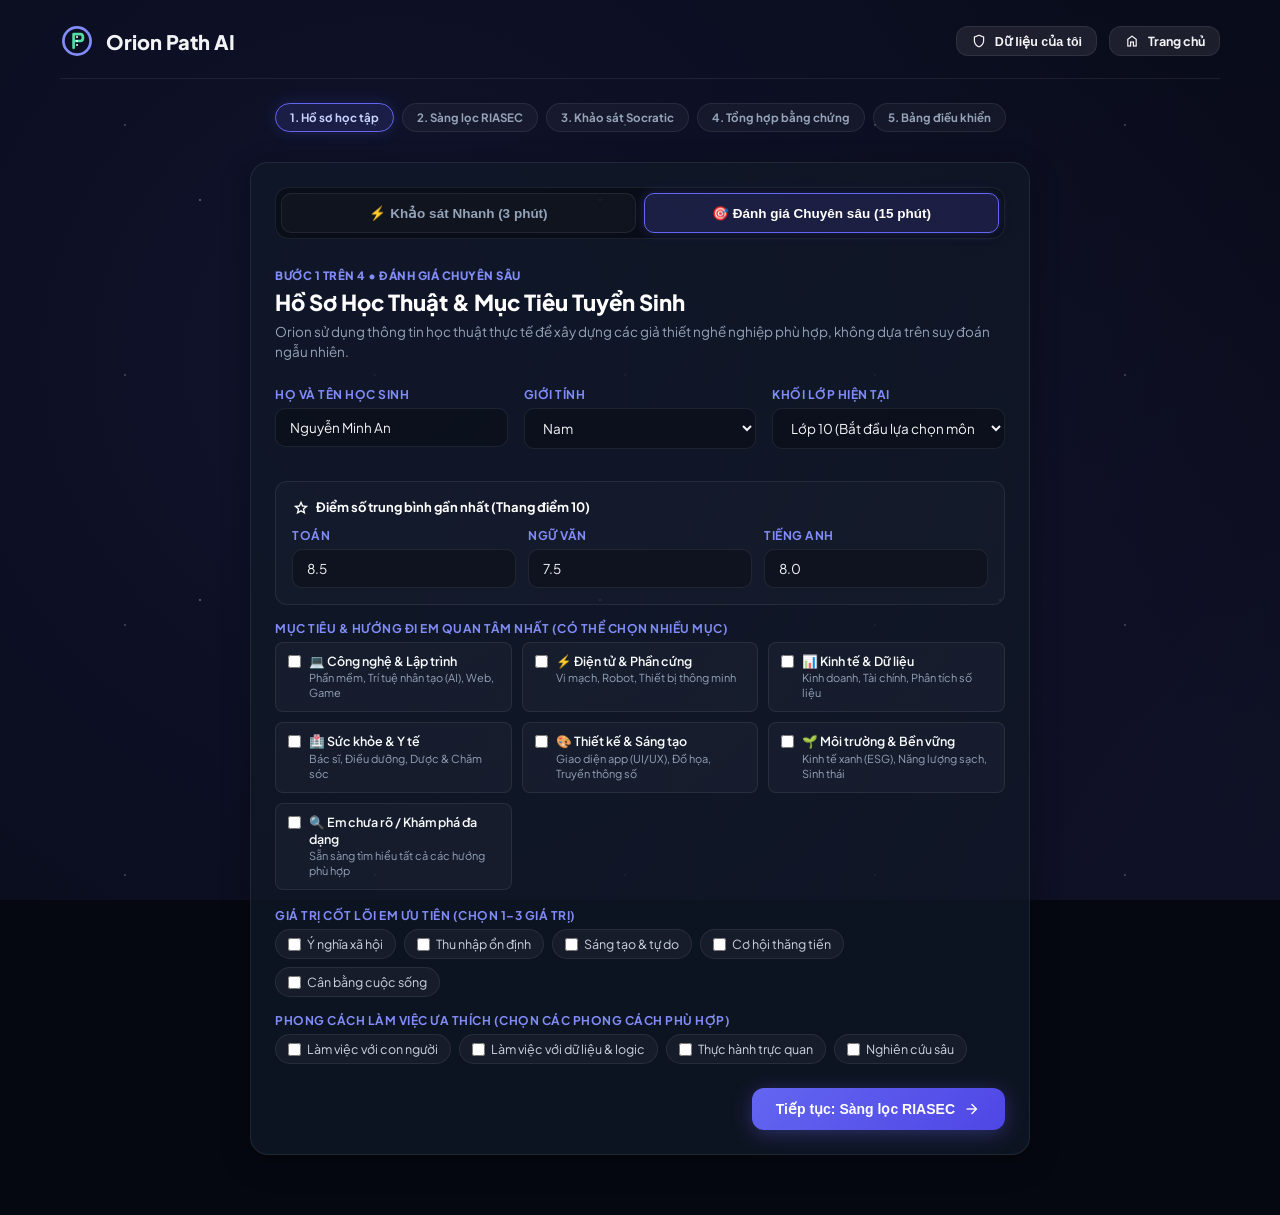
==== app.html @ 50805c7e "fix: harden Gemini runtime and Fast-Track data integrity" ====
<!DOCTYPE html>
<html lang="vi" class="dark">
<head>
  <meta charset="UTF-8">
  <meta name="viewport" content="width=device-width, initial-scale=1.0">
  <title>Orion Path AI — Nền Tảng Định Hướng Giáo Dục & Giả Thiết Nghề Nghiệp</title>
  
  <!-- Fonts & Icons -->
  <link rel="preconnect" href="https://fonts.googleapis.com">
  <link rel="preconnect" href="https://fonts.gstatic.com" crossorigin>
  <link href="https://fonts.googleapis.com/css2?family=Plus+Jakarta+Sans:wght@300;400;500;600;700;800&family=Space+Grotesk:wght@600;700;800&display=swap" rel="stylesheet">
  <link rel="stylesheet" href="https://fonts.googleapis.com/css2?family=Material+Symbols+Outlined:opsz,wght,FILL,GRAD@20..48,100..700,0..1,-50..200" />
  
  <!-- Modular Stylesheet -->
  <link rel="stylesheet" href="assets/css/app.css">
</head>
<body>
  <div class="starlit-bg"></div>
  <div class="stars-overlay"></div>

  <div class="app-container">
    <!-- Header Navigation -->
    <header class="app-header">
      <a href="index.html" class="brand-logo">
        <svg width="34" height="34" viewBox="0 0 100 100" fill="none">
          <circle cx="50" cy="50" r="40" stroke="#818cf8" stroke-width="8" stroke-linecap="round"/>
          <path d="M40 30 V70 M40 30 H60 C70 30 70 50 60 50 H40" stroke="#4edea3" stroke-width="8" stroke-linecap="round" stroke-linejoin="round"/>
          <circle cx="50" cy="38" r="3" fill="#fff"/>
          <circle cx="50" cy="50" r="3" fill="#fff"/>
          <circle cx="50" cy="62" r="3" fill="#fff"/>
        </svg>
        <span>Orion Path AI</span>
      </a>

      <div style="display: flex; align-items: center; gap: 12px; flex-wrap: wrap;">
        <span style="font-size: 12px; color: var(--text-muted); display: none;" id="active-student-badge">
          👤 <strong style="color: var(--text-main);" id="badge-student-name">Học sinh</strong>
        </span>
        <button type="button" onclick="openMyDataModal()" class="btn btn-secondary" style="padding: 6px 14px; font-size: 12.5px;">
          <span class="material-symbols-outlined" style="font-size: 16px;">shield</span>
          Dữ liệu của tôi
        </button>
        <a href="index.html" class="btn btn-secondary" style="padding: 6px 14px; font-size: 12.5px;">
          <span class="material-symbols-outlined" style="font-size: 16px;">home</span>
          Trang chủ
        </a>
      </div>
    </header>

    <!-- Wizard Progress Pills -->
    <div class="wizard-progress" id="wizard-progress-bar">
      <div class="wizard-step-pill active" id="pill-step-1">1. Hồ sơ học tập</div>
      <div class="wizard-step-pill" id="pill-step-2">2. Sàng lọc RIASEC</div>
      <div class="wizard-step-pill" id="pill-step-3">3. Khảo sát Socratic</div>
      <div class="wizard-step-pill" id="pill-step-4">4. Tổng hợp bằng chứng</div>
      <div class="wizard-step-pill" id="pill-step-5">5. Bảng điều khiển</div>
    </div>

    <!-- ==================== SCREEN 1: PROFILE & ACADEMIC INPUT ==================== -->
    <section class="screen active" id="screen-1">
      <div class="card-box" style="max-width: 780px; margin: 0 auto;">
        
        <!-- LocalStorage Cache Restore Notification -->
        <div id="local-cache-restore-alert" style="display: none; background: rgba(16, 185, 129, 0.1); border: 1px solid rgba(16, 185, 129, 0.35); border-radius: 12px; padding: 12px 16px; margin-bottom: 20px; align-items: center; justify-content: space-between; flex-wrap: wrap; gap: 10px;">
          <div style="display: flex; align-items: center; gap: 8px; font-size: 13px; color: #A7F3D0;">
            <span class="material-symbols-outlined" style="font-size: 20px; color: #34d399;">history</span>
            <span>Tìm thấy hồ sơ đã lưu trước đó của <strong><span id="cached-student-name">Học sinh</span></strong>.</span>
          </div>
          <div style="display: flex; gap: 8px;">
            <button type="button" onclick="loadCachedProfileAndGoDashboard()" class="btn btn-primary" style="padding: 6px 14px; font-size: 12px;">Xem kết quả ngay</button>
            <button type="button" onclick="dismissCacheAlert()" class="btn btn-secondary" style="padding: 6px 10px; font-size: 12px;">Bỏ qua</button>
          </div>
        </div>

        <!-- Mode Toggle (Benchmark PHHS: Fast-Track 3 mins vs Deep-Dive 15 mins) -->
        <div style="display: flex; gap: 8px; margin-bottom: 24px; background: rgba(0,0,0,0.35); padding: 5px; border-radius: 14px; border: 1px solid var(--border-color);">
          <button type="button" id="mode-btn-fast" class="sub-tab-btn" onclick="switchScreen1Mode('fast')" style="flex: 1; text-align: center; justify-content: center; padding: 11px 16px; font-size: 13.5px; border-radius: 10px;">
            ⚡ Khảo sát Nhanh (3 phút)
          </button>
          <button type="button" id="mode-btn-deep" class="sub-tab-btn active" onclick="switchScreen1Mode('deep')" style="flex: 1; text-align: center; justify-content: center; padding: 11px 16px; font-size: 13.5px; border-radius: 10px;">
            🎯 Đánh giá Chuyên sâu (15 phút)
          </button>
        </div>

        <!-- FAST-TRACK CONTAINER (3-MINUTE ONBOARDING) -->
        <div id="fast-track-container" style="display: none;">
          <div style="margin-bottom: 20px;">
            <span style="font-size: 11.5px; font-weight: 800; text-transform: uppercase; color: var(--accent); letter-spacing: 0.5px;">Chế độ Nhanh • 5 Phản xạ Tình huống</span>
            <h2 style="font-size: 22px; font-weight: 800; color: #fff; margin-top: 4px;">Khám Phá Thiên Hướng & Bản Đồ Sơ Bộ</h2>
            <p style="font-size: 13px; color: var(--text-muted); margin-top: 6px; line-height: 1.5;">
              Dành cho học sinh và phụ huynh muốn nhận diện nhanh nhóm thiên hướng nổi trội mà không cần nhập bảng điểm chi tiết.
            </p>
          </div>

          <form id="fast-track-form" onsubmit="event.preventDefault(); submitFastTrack();">
            <div style="display: grid; grid-template-columns: repeat(auto-fit, minmax(220px, 1fr)); gap: 16px; margin-bottom: 20px;">
              <div class="form-group" style="margin-bottom: 0;">
                <label class="form-label" for="fast-fullname">Họ và tên học sinh</label>
                <input type="text" id="fast-fullname" required class="form-control" placeholder="Ví dụ: Nguyễn Minh An" value="Nguyễn Minh An">
              </div>
              <div class="form-group" style="margin-bottom: 0;">
                <label class="form-label" for="fast-grade">Khối lớp hiện tại</label>
                <select id="fast-grade" class="form-control">
                  <option value="Lớp 9">Lớp 9 (Chuẩn bị vào lớp 10)</option>
                  <option value="Lớp 10" selected>Lớp 10 (Bắt đầu lựa chọn môn học THPT)</option>
                  <option value="Lớp 11">Lớp 11 (Chuẩn bị chứng chỉ & ĐGNL)</option>
                  <option value="Lớp 12">Lớp 12 (Xét tuyển tốt nghiệp & Đại học)</option>
                </select>
              </div>
            </div>

            <!-- 5 Scenario Reflex Questions -->
            <div style="display: flex; flex-direction: column; gap: 16px; margin-bottom: 24px;">
              <!-- Q1: Logic -->
              <div style="background: rgba(255, 255, 255, 0.02); border: 1px solid var(--border-color); border-radius: 12px; padding: 16px;">
                <div style="font-size: 13.5px; font-weight: 700; color: #fff; margin-bottom: 10px;">
                  <span style="color: var(--primary-light); font-weight: 800; margin-right: 6px;">1. [Logic & Phân tích]</span> Khi gặp một bài toán hóc búa hoặc sự cố kỹ thuật chưa từng thấy, phản xạ tự nhiên của em là:
                </div>
                <div style="display: flex; flex-direction: column; gap: 8px; font-size: 13px;">
                  <label style="display: flex; align-items: center; gap: 10px; background: rgba(0,0,0,0.2); padding: 10px 14px; border-radius: 8px; cursor: pointer;">
                    <input type="radio" name="fast_q1" value="I">
                    <span>Tự tìm kiếm tài liệu, giải mã nguyên lý để hiểu sâu bản chất vấn đề.</span>
                  </label>
                  <label style="display: flex; align-items: center; gap: 10px; background: rgba(0,0,0,0.2); padding: 10px 14px; border-radius: 8px; cursor: pointer;">
                    <input type="radio" name="fast_q1" value="R">
                    <span>Bắt tay vào thực hành thử sai trực tiếp trên thiết bị/mô hình thực tế.</span>
                  </label>
                  <label style="display: flex; align-items: center; gap: 10px; background: rgba(0,0,0,0.2); padding: 10px 14px; border-radius: 8px; cursor: pointer;">
                    <input type="radio" name="fast_q1" value="E">
                    <span>Tập hợp nhóm, trao đổi với người có kinh nghiệm để tìm giải pháp nhanh nhất.</span>
                  </label>
                </div>
              </div>

              <!-- Q2: Sáng tạo -->
              <div style="background: rgba(255, 255, 255, 0.02); border: 1px solid var(--border-color); border-radius: 12px; padding: 16px;">
                <div style="font-size: 13.5px; font-weight: 700; color: #fff; margin-bottom: 10px;">
                  <span style="color: var(--accent); font-weight: 800; margin-right: 6px;">2. [Sáng tạo & Thẩm mỹ]</span> Khi cần truyền tải một ý tưởng hoặc giải pháp mới đến mọi người, em ưu tiên:
                </div>
                <div style="display: flex; flex-direction: column; gap: 8px; font-size: 13px;">
                  <label style="display: flex; align-items: center; gap: 10px; background: rgba(0,0,0,0.2); padding: 10px 14px; border-radius: 8px; cursor: pointer;">
                    <input type="radio" name="fast_q2" value="A">
                    <span>Thiết kế hình ảnh, video trực quan, phối màu và bố cục ấn tượng.</span>
                  </label>
                  <label style="display: flex; align-items: center; gap: 10px; background: rgba(0,0,0,0.2); padding: 10px 14px; border-radius: 8px; cursor: pointer;">
                    <input type="radio" name="fast_q2" value="C">
                    <span>Lập bảng biểu chi tiết, số liệu minh chứng và cấu trúc logic rõ ràng.</span>
                  </label>
                  <label style="display: flex; align-items: center; gap: 10px; background: rgba(0,0,0,0.2); padding: 10px 14px; border-radius: 8px; cursor: pointer;">
                    <input type="radio" name="fast_q2" value="E">
                    <span>Thuyết trình truyền cảm hứng, nêu bật giá trị ứng dụng và thuyết phục người nghe.</span>
                  </label>
                </div>
              </div>

              <!-- Q3: Công nghệ & AI -->
              <div style="background: rgba(255, 255, 255, 0.02); border: 1px solid var(--border-color); border-radius: 12px; padding: 16px;">
                <div style="font-size: 13.5px; font-weight: 700; color: #fff; margin-bottom: 10px;">
                  <span style="color: var(--secondary); font-weight: 800; margin-right: 6px;">3. [Công nghệ & AI]</span> Trước sự phát triển nhanh của các công cụ AI và tự động hóa hiện nay, em thấy mình:
                </div>
                <div style="display: flex; flex-direction: column; gap: 8px; font-size: 13px;">
                  <label style="display: flex; align-items: center; gap: 10px; background: rgba(0,0,0,0.2); padding: 10px 14px; border-radius: 8px; cursor: pointer;">
                    <input type="radio" name="fast_q3" value="R">
                    <span>Hào hứng dùng AI để viết mã lệnh, thiết kế kỹ thuật hoặc giải quyết tác vụ tự động.</span>
                  </label>
                  <label style="display: flex; align-items: center; gap: 10px; background: rgba(0,0,0,0.2); padding: 10px 14px; border-radius: 8px; cursor: pointer;">
                    <input type="radio" name="fast_q3" value="I">
                    <span>Tò mò về cách thuật toán AI học hỏi và muốn nghiên cứu sâu về mô hình dữ liệu.</span>
                  </label>
                  <label style="display: flex; align-items: center; gap: 10px; background: rgba(0,0,0,0.2); padding: 10px 14px; border-radius: 8px; cursor: pointer;">
                    <input type="radio" name="fast_q3" value="S">
                    <span>Quan tâm tới việc AI sẽ tác động thế nào đến con người, xã hội và công bằng giáo dục.</span>
                  </label>
                </div>
              </div>

              <!-- Q4: Giao tiếp & Làm việc nhóm -->
              <div style="background: rgba(255, 255, 255, 0.02); border: 1px solid var(--border-color); border-radius: 12px; padding: 16px;">
                <div style="font-size: 13.5px; font-weight: 700; color: #fff; margin-bottom: 10px;">
                  <span style="color: #60A5FA; font-weight: 800; margin-right: 6px;">4. [Giao tiếp & Làm việc nhóm]</span> Trong một dự án tập thể hoặc hoạt động chung, vai trò em thấy tự nhiên nhất là:
                </div>
                <div style="display: flex; flex-direction: column; gap: 8px; font-size: 13px;">
                  <label style="display: flex; align-items: center; gap: 10px; background: rgba(0,0,0,0.2); padding: 10px 14px; border-radius: 8px; cursor: pointer;">
                    <input type="radio" name="fast_q4" value="S">
                    <span>Lắng nghe, quan tâm, kết nối các thành viên và hòa giải mâu thuẫn.</span>
                  </label>
                  <label style="display: flex; align-items: center; gap: 10px; background: rgba(0,0,0,0.2); padding: 10px 14px; border-radius: 8px; cursor: pointer;">
                    <input type="radio" name="fast_q4" value="E">
                    <span>Định hướng mục tiêu chung, thúc đẩy tiến độ và đại diện nhóm báo cáo.</span>
                  </label>
                  <label style="display: flex; align-items: center; gap: 10px; background: rgba(0,0,0,0.2); padding: 10px 14px; border-radius: 8px; cursor: pointer;">
                    <input type="radio" name="fast_q4" value="C">
                    <span>Theo dõi kế hoạch, ghi chép biên bản và đảm bảo tính chuẩn xác từng khâu.</span>
                  </label>
                </div>
              </div>

              <!-- Q5: Ứng phó áp lực & Kiên trì -->
              <div style="background: rgba(255, 255, 255, 0.02); border: 1px solid var(--border-color); border-radius: 12px; padding: 16px;">
                <div style="font-size: 13.5px; font-weight: 700; color: #fff; margin-bottom: 10px;">
                  <span style="color: #F472B6; font-weight: 800; margin-right: 6px;">5. [Ứng phó áp lực & Kiên trì]</span> Khi kết quả học tập không đạt như kỳ vọng hoặc kế hoạch bị gián đoạn, em thường:
                </div>
                <div style="display: flex; flex-direction: column; gap: 8px; font-size: 13px;">
                  <label style="display: flex; align-items: center; gap: 10px; background: rgba(0,0,0,0.2); padding: 10px 14px; border-radius: 8px; cursor: pointer;">
                    <input type="radio" name="fast_q5" value="I">
                    <span>Bình tĩnh phân tích nguyên nhân gốc rễ và lập lại kế hoạch cải thiện từng bước.</span>
                  </label>
                  <label style="display: flex; align-items: center; gap: 10px; background: rgba(0,0,0,0.2); padding: 10px 14px; border-radius: 8px; cursor: pointer;">
                    <input type="radio" name="fast_q5" value="R">
                    <span>Tập trung vào hành động thực tế, giải thêm bài tập và thực hành để vượt qua điểm nghẽn.</span>
                  </label>
                  <label style="display: flex; align-items: center; gap: 10px; background: rgba(0,0,0,0.2); padding: 10px 14px; border-radius: 8px; cursor: pointer;">
                    <input type="radio" name="fast_q5" value="S">
                    <span>Tâm sự với bạn bè hoặc người thân để được lắng nghe và lấy lại động lực tinh thần.</span>
                  </label>
                </div>
              </div>
            </div>

            <button type="submit" class="btn btn-primary" style="width: 100%; justify-content: center; padding: 14px; font-size: 14.5px;">
              ⚡ Xem Ngay Bản Đồ Hướng Nghiệp Nhanh (Fast-Track)
              <span class="material-symbols-outlined" style="font-size: 20px;">arrow_forward</span>
            </button>
          </form>
        </div>

        <!-- DEEP DIVE CONTAINER (15-MINUTE COMPREHENSIVE) -->
        <div id="deep-dive-container">
          <div style="margin-bottom: 24px;">
            <span style="font-size: 11.5px; font-weight: 800; text-transform: uppercase; color: var(--primary-light); letter-spacing: 0.5px;">Bước 1 trên 4 • Đánh giá Chuyên sâu</span>
            <h2 style="font-size: 22px; font-weight: 800; color: #fff; margin-top: 4px;">Hồ Sơ Học Thuật & Mục Tiêu Tuyển Sinh</h2>
            <p style="font-size: 13.5px; color: var(--text-muted); margin-top: 6px; line-height: 1.5;">
              Orion sử dụng thông tin học thuật thực tế để xây dựng các giả thiết nghề nghiệp phù hợp, không dựa trên suy đoán ngẫu nhiên.
            </p>
          </div>

          <form id="student-profile-form" onsubmit="event.preventDefault(); goToScreen(2);">
            <div style="display: grid; grid-template-columns: repeat(auto-fit, minmax(220px, 1fr)); gap: 16px;">
              <div class="form-group">
                <label class="form-label" for="user-fullname">Họ và tên học sinh</label>
                <input type="text" id="user-fullname" required class="form-control" placeholder="Ví dụ: Nguyễn Minh An" value="Nguyễn Minh An">
              </div>

              <div class="form-group">
                <label class="form-label" for="user-gender">Giới tính</label>
                <select id="user-gender" class="form-control">
                  <option value="Nam">Nam</option>
                  <option value="Nữ">Nữ</option>
                  <option value="Khác">Khác</option>
                </select>
              </div>

              <div class="form-group">
                <label class="form-label" for="user-grade">Khối lớp hiện tại</label>
                <select id="user-grade" class="form-control">
                  <option value="Lớp 9">Lớp 9 (Chuẩn bị vào lớp 10)</option>
                  <option value="Lớp 10" selected>Lớp 10 (Bắt đầu lựa chọn môn học THPT)</option>
                  <option value="Lớp 11">Lớp 11 (Chuẩn bị chứng chỉ & ĐGNL)</option>
                  <option value="Lớp 12">Lớp 12 (Xét tuyển tốt nghiệp & Đại học)</option>
                </select>
              </div>
            </div>

            <!-- Academic Scores Grid -->
            <div style="background: rgba(255, 255, 255, 0.02); border: 1px solid var(--border-color); border-radius: 12px; padding: 16px; margin: 16px 0;">
              <div style="font-size: 13px; font-weight: 700; color: #fff; margin-bottom: 12px; display: flex; align-items: center; gap: 6px;">
                <span class="material-symbols-outlined text-secondary" style="font-size: 18px;">grade</span>
                Điểm số trung bình gần nhất (Thang điểm 10)
              </div>
              <div style="display: grid; grid-template-columns: repeat(3, 1fr); gap: 12px;">
                <div class="form-group" style="margin-bottom: 0;">
                  <label class="form-label" for="score-math">Toán</label>
                  <input type="number" id="score-math" min="1" max="10" step="0.1" class="form-control" value="8.5" required>
                </div>
                <div class="form-group" style="margin-bottom: 0;">
                  <label class="form-label" for="score-literature">Ngữ văn</label>
                  <input type="number" id="score-literature" min="1" max="10" step="0.1" class="form-control" value="7.5" required>
                </div>
                <div class="form-group" style="margin-bottom: 0;">
                  <label class="form-label" for="score-english">Tiếng Anh</label>
                  <input type="number" id="score-english" min="1" max="10" step="0.1" class="form-control" value="8.0" required>
                </div>
              </div>
            </div>

            <!-- Target Orientations -->
            <div class="form-group">
              <label class="form-label">Mục tiêu & Hướng đi em quan tâm nhất (Có thể chọn nhiều mục)</label>
              <div style="display: grid; grid-template-columns: repeat(auto-fit, minmax(200px, 1fr)); gap: 10px; margin-top: 6px;">
                <label style="display: flex; align-items: flex-start; gap: 8px; font-size: 12.5px; background: rgba(255,255,255,0.03); padding: 10px 12px; border-radius: 8px; border: 1px solid var(--border-color); cursor: pointer; line-height: 1.35;">
                  <input type="checkbox" name="target_orientations" value="tech" style="margin-top: 2px;">
                  <div>
                    <div style="font-weight: 600; color: #f8fafc;">💻 Công nghệ & Lập trình</div>
                    <div style="font-size: 11px; color: #94a3b8; margin-top: 2px;">Phần mềm, Trí tuệ nhân tạo (AI), Web, Game</div>
                  </div>
                </label>
                <label style="display: flex; align-items: flex-start; gap: 8px; font-size: 12.5px; background: rgba(255,255,255,0.03); padding: 10px 12px; border-radius: 8px; border: 1px solid var(--border-color); cursor: pointer; line-height: 1.35;">
                  <input type="checkbox" name="target_orientations" value="semiconductor" style="margin-top: 2px;">
                  <div>
                    <div style="font-weight: 600; color: #f8fafc;">⚡ Điện tử & Phần cứng</div>
                    <div style="font-size: 11px; color: #94a3b8; margin-top: 2px;">Vi mạch, Robot, Thiết bị thông minh</div>
                  </div>
                </label>
                <label style="display: flex; align-items: flex-start; gap: 8px; font-size: 12.5px; background: rgba(255,255,255,0.03); padding: 10px 12px; border-radius: 8px; border: 1px solid var(--border-color); cursor: pointer; line-height: 1.35;">
                  <input type="checkbox" name="target_orientations" value="business" style="margin-top: 2px;">
                  <div>
                    <div style="font-weight: 600; color: #f8fafc;">📊 Kinh tế & Dữ liệu</div>
                    <div style="font-size: 11px; color: #94a3b8; margin-top: 2px;">Kinh doanh, Tài chính, Phân tích số liệu</div>
                  </div>
                </label>
                <label style="display: flex; align-items: flex-start; gap: 8px; font-size: 12.5px; background: rgba(255,255,255,0.03); padding: 10px 12px; border-radius: 8px; border: 1px solid var(--border-color); cursor: pointer; line-height: 1.35;">
                  <input type="checkbox" name="target_orientations" value="health" style="margin-top: 2px;">
                  <div>
                    <div style="font-weight: 600; color: #f8fafc;">🏥 Sức khỏe & Y tế</div>
                    <div style="font-size: 11px; color: #94a3b8; margin-top: 2px;">Bác sĩ, Điều dưỡng, Dược & Chăm sóc</div>
                  </div>
                </label>
                <label style="display: flex; align-items: flex-start; gap: 8px; font-size: 12.5px; background: rgba(255,255,255,0.03); padding: 10px 12px; border-radius: 8px; border: 1px solid var(--border-color); cursor: pointer; line-height: 1.35;">
                  <input type="checkbox" name="target_orientations" value="design" style="margin-top: 2px;">
                  <div>
                    <div style="font-weight: 600; color: #f8fafc;">🎨 Thiết kế & Sáng tạo</div>
                    <div style="font-size: 11px; color: #94a3b8; margin-top: 2px;">Giao diện app (UI/UX), Đồ họa, Truyền thông số</div>
                  </div>
                </label>
                <label style="display: flex; align-items: flex-start; gap: 8px; font-size: 12.5px; background: rgba(255,255,255,0.03); padding: 10px 12px; border-radius: 8px; border: 1px solid var(--border-color); cursor: pointer; line-height: 1.35;">
                  <input type="checkbox" name="target_orientations" value="environment" style="margin-top: 2px;">
                  <div>
                    <div style="font-weight: 600; color: #f8fafc;">🌱 Môi trường & Bền vững</div>
                    <div style="font-size: 11px; color: #94a3b8; margin-top: 2px;">Kinh tế xanh (ESG), Năng lượng sạch, Sinh thái</div>
                  </div>
                </label>
                <label style="display: flex; align-items: flex-start; gap: 8px; font-size: 12.5px; background: rgba(255,255,255,0.03); padding: 10px 12px; border-radius: 8px; border: 1px solid var(--border-color); cursor: pointer; line-height: 1.35;">
                  <input type="checkbox" name="target_orientations" value="explore_all" style="margin-top: 2px;">
                  <div>
                    <div style="font-weight: 600; color: #f8fafc;">🔍 Em chưa rõ / Khám phá đa dạng</div>
                    <div style="font-size: 11px; color: #94a3b8; margin-top: 2px;">Sẵn sàng tìm hiểu tất cả các hướng phù hợp</div>
                  </div>
                </label>
              </div>
            </div>

            <!-- Core Values & Work Preferences -->
            <div class="form-group" style="margin-top: 18px;">
              <label class="form-label">Giá trị cốt lõi em ưu tiên (Chọn 1–3 giá trị)</label>
              <div style="display: flex; flex-wrap: wrap; gap: 8px; margin-top: 6px;">
                <label class="chip-select-label">
                  <input type="checkbox" name="core_values" value="Ý nghĩa xã hội"> Ý nghĩa xã hội
                </label>
                <label class="chip-select-label">
                  <input type="checkbox" name="core_values" value="Thu nhập ổn định"> Thu nhập ổn định
                </label>
                <label class="chip-select-label">
                  <input type="checkbox" name="core_values" value="Sáng tạo & tự do"> Sáng tạo & tự do
                </label>
                <label class="chip-select-label">
                  <input type="checkbox" name="core_values" value="Cơ hội thăng tiến"> Cơ hội thăng tiến
                </label>
                <label class="chip-select-label">
                  <input type="checkbox" name="core_values" value="Cân bằng cuộc sống"> Cân bằng cuộc sống
                </label>
              </div>
            </div>

            <div class="form-group" style="margin-top: 14px;">
              <label class="form-label">Phong cách làm việc ưa thích (Chọn các phong cách phù hợp)</label>
              <div style="display: flex; flex-wrap: wrap; gap: 8px; margin-top: 6px;">
                <label class="chip-select-label">
                  <input type="checkbox" name="work_preferences" value="Làm việc với con người"> Làm việc với con người
                </label>
                <label class="chip-select-label">
                  <input type="checkbox" name="work_preferences" value="Làm việc với dữ liệu & logic"> Làm việc với dữ liệu & logic
                </label>
                <label class="chip-select-label">
                  <input type="checkbox" name="work_preferences" value="Thực hành trực quan"> Thực hành trực quan
                </label>
                <label class="chip-select-label">
                  <input type="checkbox" name="work_preferences" value="Nghiên cứu sâu"> Nghiên cứu sâu
                </label>
              </div>
            </div>

            <div style="margin-top: 24px; display: flex; justify-content: flex-end;">
              <button type="submit" class="btn btn-primary">
                Tiếp tục: Sàng lọc RIASEC
                <span class="material-symbols-outlined" style="font-size: 18px;">arrow_forward</span>
              </button>
            </div>
          </form>
        </div>
      </div>
    </section>

    <!-- ==================== SCREEN 2: RIASEC QUESTIONNAIRE ==================== -->
    <section class="screen" id="screen-2">
      <div class="card-box" style="max-width: 840px; margin: 0 auto;">
        <div style="display: flex; justify-content: space-between; align-items: center; margin-bottom: 20px;">
          <div>
            <span style="font-size: 11.5px; font-weight: 800; text-transform: uppercase; color: var(--secondary); letter-spacing: 0.5px;">Bước 2 trên 4 • 30 câu sàng lọc sở thích nghề nghiệp (Holland RIASEC)</span>
            <h2 style="font-size: 22px; font-weight: 800; color: #fff; margin-top: 4px;">Sàng Lọc Sở Thích Nghề Nghiệp RIASEC</h2>
          </div>
          <button onclick="goToScreen(1)" class="btn btn-secondary" style="padding: 6px 12px; font-size: 12px;">Quay lại</button>
        </div>

        <div style="background: rgba(16, 185, 129, 0.05); border: 1px solid rgba(16, 185, 129, 0.2); border-radius: 12px; padding: 12px 16px; font-size: 12.5px; color: #A7F3D0; margin-bottom: 20px; line-height: 1.5;">
          <strong>Minh bạch định hướng:</strong> Bài sàng lọc gồm 30 hoạt động thực tế giúp nhận diện nhóm công việc em có hứng thú tự nhiên. Kết quả là điểm xuất phát để cùng xây dựng các giả thiết nghề nghiệp — không phải bài trắc nghiệm tính cách hay công cụ chỉ định nghề nghiệp duy nhất.
        </div>

        <form id="riasec-form" onsubmit="event.preventDefault(); submitRiasec();">
          <div id="riasec-questions-container" style="display: flex; flex-direction: column; gap: 14px;">
            <!-- Populated dynamically from assets/js/riasec.js -->
          </div>

          <div style="margin-top: 24px; display: flex; justify-content: space-between; align-items: center;">
            <button type="button" onclick="goToScreen(1)" class="btn btn-secondary">Quay lại</button>
            <button type="submit" class="btn btn-primary">
              Tiếp tục: Khảo sát Socratic
              <span class="material-symbols-outlined" style="font-size: 18px;">arrow_forward</span>
            </button>
          </div>
        </form>
      </div>
    </section>

    <!-- ==================== SCREEN 3: SOCRATIC DEEP DIVE ==================== -->
    <section class="screen" id="screen-3">
      <div class="card-box" style="max-width: 780px; margin: 0 auto;">
        <div style="display: flex; justify-content: space-between; align-items: center; margin-bottom: 20px;">
          <div>
            <span style="font-size: 11.5px; font-weight: 800; text-transform: uppercase; color: var(--accent); letter-spacing: 0.5px;">Bước 3 trên 4</span>
            <h2 style="font-size: 22px; font-weight: 800; color: #fff; margin-top: 4px;">Khảo Sát Sâu Về Trải Nghiệm & Mong Muốn</h2>
          </div>
          <button onclick="goToScreen(2)" class="btn btn-secondary" style="padding: 6px 12px; font-size: 12px;">Quay lại</button>
        </div>

        <p style="font-size: 13.5px; color: var(--text-muted); margin-bottom: 20px; line-height: 1.5;">
          Những câu hỏi mở này giúp hệ thống nhận diện rõ bối cảnh cá nhân và các điều mà bài trắc nghiệm nhanh chưa thể bao quát hết.
        </p>

        <div style="display: flex; flex-direction: column; gap: 16px;">
          <div class="form-group">
            <label class="form-label">1. Hoạt động hoặc môn học nào khiến em say mê nhất khi được tự do tìm hiểu?</label>
            <textarea id="socratic-q1" rows="2" class="form-control" placeholder="Ví dụ: Em rất thích giải các bài toán hình hoặc tháo lắp thiết bị điện tử cũ...">Em thích tự mày mò viết mã lệnh lập trình web và đọc tin công nghệ mới.</textarea>
          </div>

          <div class="form-group">
            <label class="form-label">2. Đâu là điều em cảm thấy lo lắng hoặc khó chịu nhất khi nghĩ về việc học và chọn ngành?</label>
            <textarea id="socratic-q2" rows="2" class="form-control" placeholder="Ví dụ: Em sợ ngành học khó xin việc, hoặc sợ học phí quá cao...">Em sợ chọn ngành quá hàn lâm rồi học không theo kịp, hoặc ra trường cạnh tranh gắt gao.</textarea>
          </div>

          <div class="form-group">
            <label class="form-label">3. Kỳ vọng hoặc mong muốn lớn nhất của cha mẹ đối với em là gì?</label>
            <textarea id="socratic-q3" rows="2" class="form-control" placeholder="Ví dụ: Bố mẹ muốn em làm ngành kinh tế ổn định, an toàn...">Bố mẹ mong em có công việc ổn định, an toàn, thu nhập tốt và không bị biến động.</textarea>
          </div>
        </div>

        <div style="margin-top: 24px; display: flex; justify-content: space-between;">
          <button type="button" onclick="goToScreen(2)" class="btn btn-secondary">Quay lại</button>
          <button type="button" onclick="processResultsAndShowDashboard()" class="btn btn-primary">
            Xem Bảng Điều Khiển Hướng Nghiệp
            <span class="material-symbols-outlined" style="font-size: 18px;">analytics</span>
          </button>
        </div>
      </div>
    </section>

    <!-- ==================== SCREEN 4: PROCESSING ==================== -->
    <section class="screen" id="screen-4">
      <div class="card-box" style="max-width: 520px; margin: 60px auto; text-align: center; padding: 40px 24px;">
        <div style="width: 50px; height: 50px; margin: 0 auto 20px; border: 3px solid rgba(99,102,241,0.2); border-top-color: var(--primary); border-radius: 50%; animation: spin 0.8s linear infinite;"></div>
        <h3 style="font-size: 18px; font-weight: 700; color: #fff; margin-bottom: 8px;">Đang Tổng Hợp Bằng Chứng Hướng Nghiệp</h3>
        <p id="processing-status-text" style="font-size: 13px; color: var(--text-muted); line-height: 1.5;">
          Đang đối chiếu điểm số RIASEC và năng lực học thuật...
        </p>
      </div>
    </section>
    <style>@keyframes spin { 100% { transform: rotate(360deg); } }</style>

    <!-- ==================== SCREEN 5: DASHBOARD ==================== -->
    <section class="screen" id="screen-5">
      <!-- Dashboard Top Header Summary -->
      <div class="card-box" style="padding: 16px 20px; margin-bottom: 18px; display: flex; justify-content: space-between; align-items: center; flex-wrap: wrap; gap: 12px;">
        <div>
          <span style="font-size: 11px; text-transform: uppercase; font-weight: 800; color: var(--secondary);">Hồ Sơ Hướng Nghiệp Đã Sẵn Sàng</span>
          <h2 style="font-size: 20px; font-weight: 800; color: #fff; margin-top: 2px;" id="dashboard-title-name">Báo Cáo Hướng Nghiệp: Nguyễn Minh An</h2>
        </div>
        <div style="display: flex; gap: 8px;">
          <button onclick="goToScreen(1)" class="btn btn-secondary" style="padding: 6px 14px; font-size: 12px;">Cập nhật hồ sơ</button>
          <button onclick="window.print()" class="btn btn-secondary" style="padding: 6px 14px; font-size: 12px;">In báo cáo</button>
        </div>
      </div>

      <!-- Fast-Track Upgrade Banner (Visible only when in Fast-Track mode) -->
      <div id="fast-track-upgrade-banner" style="display: none; background: linear-gradient(135deg, rgba(245, 158, 11, 0.12), rgba(99, 102, 241, 0.15)); border: 1px solid rgba(245, 158, 11, 0.35); border-radius: 14px; padding: 14px 18px; margin-bottom: 18px; align-items: center; justify-content: space-between; flex-wrap: wrap; gap: 12px;">
        <div style="display: flex; align-items: center; gap: 12px;">
          <span class="material-symbols-outlined text-accent" style="font-size: 28px;">bolt</span>
          <div>
            <div style="font-size: 14px; font-weight: 800; color: #fff;">Bạn đang xem Bản đồ sơ bộ từ Chế độ Nhanh (3 phút)</div>
            <div style="font-size: 12px; color: #cbd5e1; margin-top: 2px;">
              Bạn muốn kết quả sâu sát hơn với điểm học tập thực tế, lựa chọn môn học THPT và tổ hợp xét tuyển Đại học? → Bổ sung điểm số học tập ngay.
            </div>
          </div>
        </div>
        <button onclick="switchToDeepDiveFromDashboard()" class="btn btn-primary" style="font-size: 12.5px; padding: 8px 18px; white-space: nowrap;">
          🎯 Bổ sung điểm số & Chuyên sâu ngay
        </button>
      </div>

      <!-- Parent Mode Dedicated Welcome Banner -->
      <div id="parent-mode-welcome-banner" style="display: none; background: linear-gradient(135deg, rgba(16, 185, 129, 0.12), rgba(99, 102, 241, 0.15)); border: 1px solid rgba(16, 185, 129, 0.35); border-radius: 14px; padding: 14px 18px; margin-bottom: 18px; align-items: center; justify-content: space-between; flex-wrap: wrap; gap: 12px;">
        <div style="display: flex; align-items: center; gap: 12px; min-width: 0;">
          <span class="material-symbols-outlined text-secondary" style="font-size: 30px; flex-shrink: 0;">escalator_warning</span>
          <div style="min-width: 0;">
            <div style="font-size: 14px; font-weight: 800; color: #fff;">Chế Độ Dành Riêng Cho Phụ Huynh (Parent Companion Mode)</div>
            <div style="font-size: 12px; color: #cbd5e1; margin-top: 2px; line-height: 1.4;">
              Ba Mẹ đang xem góc nhìn hướng nghiệp và Bản đồ Góc nhìn Gia đình cùng con. Mục tiêu nhằm xây dựng đối thoại tích cực, thấu cảm và không áp đặt.
            </div>
          </div>
        </div>
        <div style="display: flex; gap: 8px; flex-wrap: wrap;">
          <button onclick="openParentEvaluationModal()" class="btn btn-primary" style="font-size: 12px; padding: 8px 16px; white-space: nowrap;">
            <span class="material-symbols-outlined" style="font-size: 15px;">edit_note</span>
            Làm khảo sát 60s
          </button>
          <button onclick="copyParentInviteLink()" class="btn btn-secondary" style="font-size: 12px; padding: 8px 14px; white-space: nowrap;">
            <span class="material-symbols-outlined" style="font-size: 15px;">share</span>
            Sao chép link Zalo
          </button>
        </div>
      </div>

      <!-- Dashboard Main Layout -->
      <div class="dashboard-grid">
        <!-- Main Content Area -->
        <div>
          <!-- BƯỚC TIẾP THEO CỦA EM (Dashboard Next Action Card) -->
          <div id="dashboard-next-action-card" style="margin-bottom: 20px;">
            <!-- Dynamically populated by renderDashboardNextAction() -->
          </div>

          <!-- Sub-Tabs Navigation -->
          <div class="sub-tab-container">
            <button class="sub-tab-btn active" id="tab-btn-hypotheses" onclick="switchDashboardTab('hypotheses')">
              <span class="material-symbols-outlined" style="font-size: 17px;">explore</span>
              Giả Thiết Nghề Nghiệp
            </button>
            <button class="sub-tab-btn" id="tab-btn-experiments" onclick="switchDashboardTab('experiments')">
              <span class="material-symbols-outlined" style="font-size: 17px;">science</span>
              Phòng Thử Nghiệm Nghề
            </button>
            <button class="sub-tab-btn" id="tab-btn-academic" onclick="switchDashboardTab('academic')">
              <span class="material-symbols-outlined" style="font-size: 17px;">school</span>
              Lộ Trình THPT & Tuyển Sinh
            </button>
            <button class="sub-tab-btn" id="tab-btn-family" onclick="switchDashboardTab('family')">
              <span class="material-symbols-outlined" style="font-size: 17px;">family_restroom</span>
              Góc Nhìn Gia Đình
            </button>
            <button class="sub-tab-btn" id="tab-btn-living" onclick="switchDashboardTab('living')">
              <span class="material-symbols-outlined" style="font-size: 17px;">account_circle</span>
              Hồ Sơ Của Tôi
            </button>
            <button class="sub-tab-btn" id="tab-btn-reflection" onclick="switchDashboardTab('reflection')" style="color: #A5B4FC;">
              <span class="material-symbols-outlined" style="font-size: 17px;">auto_awesome</span>
              Khám Phá Cá Nhân
            </button>
          </div>

          <!-- TAB 1: CAREER HYPOTHESES -->
          <div id="tab-content-hypotheses" class="tab-pane">
            <div class="results-section">
              <h3>
                <span class="material-symbols-outlined text-primary">explore</span>
                Giả Thiết Nghề Nghiệp Đáng Khám Phá (3–5 Hướng Đi)
              </h3>
              <p style="font-size: 12.5px; color: var(--text-muted); margin-bottom: 16px; line-height: 1.5;">
                Orion không đưa ra một câu trả lời duy nhất. Dưới đây là các hướng đi có <strong>tín hiệu tương thích</strong> dựa trên điểm mạnh Toán/Văn/Anh và nhóm sở thích RIASEC của em.
              </p>
              
              <div id="career-hypotheses-list">
                <!-- Dynamically populated -->
              </div>
            </div>
          </div>

          <!-- TAB 2: CAREER EXPERIMENTS -->
          <div id="tab-content-experiments" class="tab-pane" style="display: none;">
            <div class="results-section">
              <h3>
                <span class="material-symbols-outlined text-secondary">science</span>
                Thư Viện Trải Nghiệm Thực Tế (Career Experiments)
              </h3>
              <p style="font-size: 12.5px; color: var(--text-muted); margin-bottom: 16px; line-height: 1.5;">
                Mỗi mini-project 60–90 phút giúp em chạm vào công việc thật. Bằng chứng từ hành động thực tế luôn có giá trị hơn bài trắc nghiệm lý thuyết.
              </p>
              <div id="experiments-list-box">
                <!-- Dynamically populated -->
              </div>
            </div>
          </div>

          <!-- TAB 3: ACADEMIC & PATHWAYS -->
          <div id="tab-content-academic" class="tab-pane" style="display: none;">
            <div class="results-section">
              <h3>
                <span class="material-symbols-outlined text-secondary">school</span>
                Lựa Chọn Môn Học THPT & Tổ Hợp Xét Tuyển Đại Học (GDPT 2018)
              </h3>
              <div id="combination-recommendation-box">
                <!-- Dynamically populated -->
              </div>
            </div>

            <div class="results-section">
              <h3>
                <span class="material-symbols-outlined text-primary">alt_route</span>
                Các Phương Thức Tuyển Sinh & Lộ Trình Đào Tạo Phù Hợp
              </h3>
              <div id="education-pathways-box">
                <!-- Dynamically populated -->
              </div>
            </div>
          </div>

          <!-- TAB 4: FAMILY BRIDGE -->
          <div id="tab-content-family" class="tab-pane" style="display: none;">
            <div class="results-section">
              <h3>
                <span class="material-symbols-outlined text-tertiary">family_restroom</span>
                Cầu Nối Đối Thoại Gia Đình (AI Làm Điều Phối Viên)
              </h3>
              <p style="font-size: 12.5px; color: var(--text-muted); margin-bottom: 16px; line-height: 1.5;">
                Orion không phân xử ai đúng ai sai. Bản báo cáo này đóng vai trò điều phối viên giúp kết nối mục tiêu chung của con và cha mẹ.
              </p>
              <div id="family-bridge-content-box">
                <!-- Dynamically populated -->
              </div>
            </div>
          </div>

          <!-- TAB 5: LIVING CAREER PROFILE -->
          <div id="tab-content-living" class="tab-pane" style="display: none;">
            <div class="results-section">
              <h3>
                <span class="material-symbols-outlined text-primary">account_circle</span>
                Hồ Sơ Hướng Nghiệp Của Tôi (Living Career Profile)
              </h3>
              <p style="font-size: 12.5px; color: var(--text-muted); margin-bottom: 16px; line-height: 1.5;">
                Hướng nghiệp là một hành trình tiến hóa, không phải nhãn dán vĩnh viễn. Dưới đây là nhật ký các thử nghiệm em đã hoàn thành.
              </p>
              <div id="living-profile-box">
                <!-- Dynamically populated -->
              </div>
            </div>
          </div>

          <!-- TAB 6: REFLECTION LAB (OPTIONAL) -->
          <div id="tab-content-reflection" class="tab-pane" style="display: none;">
            <div class="results-section" style="border-color: rgba(99, 102, 241, 0.3);">
              <div style="background: rgba(99, 102, 241, 0.1); border: 1px solid rgba(99, 102, 241, 0.3); border-radius: 10px; padding: 12px; margin-bottom: 16px; font-size: 12px; color: #C7D2FE; line-height: 1.5;">
                <strong>Tuyên bố minh bạch & Cách ly hoàn toàn:</strong> Nội dung chiêm nghiệm văn hóa dân gian (Can Chi, biểu tượng Pythagoras) là góc nhìn mở rộng mang tính văn hóa và chiêm nghiệm cá nhân. Nội dung này hoàn toàn không can thiệp, không tính điểm và không ảnh hưởng đến các giả thiết nghề nghiệp hay đề xuất tổ hợp môn học ở các mục trên.
              </div>

              <!-- On-demand Cultural Reflection Inputs -->
              <div style="background: rgba(0,0,0,0.25); border: 1px solid var(--border-color); border-radius: 12px; padding: 16px; margin-bottom: 16px;">
                <h4 style="font-size: 14px; font-weight: 700; color: #fff; margin-bottom: 6px;">
                  Nhập thông tin chiêm nghiệm văn hóa dân gian (Tùy chọn)
                </h4>
                <p style="font-size: 12px; color: var(--text-muted); margin-bottom: 14px;">
                  Thông tin này chỉ được xử lý tạm thời trên trình duyệt của em khi em chủ động nhấn "Xem góc nhìn chiêm nghiệm".
                </p>
                <div style="display: grid; grid-template-columns: repeat(auto-fit, minmax(200px, 1fr)); gap: 12px; margin-bottom: 14px;">
                  <div>
                    <label class="form-label" for="lab-user-dob" style="font-size: 11.5px;">Ngày sinh (Dương lịch)</label>
                    <input type="date" id="lab-user-dob" class="form-control" value="2010-06-15" style="font-size: 12.5px;">
                  </div>
                  <div>
                    <label class="form-label" for="lab-user-birth-hour" style="font-size: 11.5px;">Khung giờ sinh (Tùy chọn)</label>
                    <select id="lab-user-birth-hour" class="form-control" style="font-size: 12.5px;">
                      <option value="Chưa rõ">Chưa rõ</option>
                      <option value="Tý (23h-01h)">Tý (23h-01h)</option>
                      <option value="Sửu (01h-03h)">Sửu (01h-03h)</option>
                      <option value="Dần (03h-05h)">Dần (03h-05h)</option>
                      <option value="Mão (05h-07h)">Mão (05h-07h)</option>
                      <option value="Thìn (07h-09h)">Thìn (07h-09h)</option>
                      <option value="Tỵ (09h-11h)">Tỵ (09h-11h)</option>
                      <option value="Ngọ (11h-13h)" selected>Ngọ (11h-13h)</option>
                      <option value="Mùi (13h-15h)">Mùi (13h-15h)</option>
                      <option value="Thân (15h-17h)">Thân (15h-17h)</option>
                      <option value="Dậu (17h-19h)">Dậu (17h-19h)</option>
                      <option value="Tuất (19h-21h)">Tuất (19h-21h)</option>
                      <option value="Hợi (21h-23h)">Hợi (21h-23h)</option>
                    </select>
                  </div>
                </div>
                <button type="button" onclick="runReflectionLabOnDemand()" class="btn btn-secondary" style="font-size: 12px; padding: 8px 16px;">
                  <span class="material-symbols-outlined" style="font-size: 15px;">auto_awesome</span>
                  Xem góc nhìn chiêm nghiệm
                </button>
              </div>

              <div id="reflection-lab-content-box">
                <!-- Dynamically populated -->
              </div>
            </div>
          </div>
        </div>

        <!-- Right Sidebar Area -->
        <div>
          <!-- RIASEC Radar Chart & Bars -->
          <div class="results-section">
            <h3>
              <span class="material-symbols-outlined text-secondary" style="font-size: 18px;">radar</span>
              Hồ Sơ Sở Thích RIASEC
            </h3>
            <p style="font-size: 11px; color: var(--text-muted); margin-bottom: 12px;">Đo lường sở thích nghề nghiệp tại thời điểm hiện tại.</p>
            
            <div id="riasec-radar-container" style="background: rgba(0,0,0,0.2); border-radius: 12px; padding: 10px; margin-bottom: 16px; text-align: center;">
              <!-- Dynamic SVG Radar -->
            </div>

            <div id="riasec-bars-container">
              <!-- Dynamic Bars -->
            </div>
          </div>

          <!-- Live AI Career Coach Widget (Secure Serverless) -->
          <div class="results-section" style="padding: 16px;">
            <h3>
              <span class="material-symbols-outlined text-primary" style="font-size: 18px;">smart_toy</span>
              AI Career Coach
            </h3>
            <p style="font-size: 11px; color: var(--text-muted); margin-bottom: 12px;">Hỏi đáp tuyển sinh, điểm chuẩn, và chiến lược học tập.</p>

            <div class="chat-widget">
              <div class="chat-messages" id="chat-messages-box">
                <div class="chat-message bot">
                  Chào em! Orion là trợ lý khai vấn hướng nghiệp. Em đang băn khoăn điều gì về tổ hợp môn, trường thi hay các giả thiết nghề nghiệp ở trên?
                </div>
              </div>

              <div class="chat-quick-queries">
                <button class="quick-query-btn" onclick="sendQuickQuery('Điểm Toán 8.5 và Anh 8.0 thì nên ôn thi TSA hay học bạ?')">Ôn TSA hay học bạ?</button>
                <button class="quick-query-btn" onclick="sendQuickQuery('Ngành thiết kế vi mạch bán dẫn cần học thêm gì ngoài giờ?')">Vi mạch cần học gì?</button>
                <button class="quick-query-btn" onclick="sendQuickQuery('Làm sao thuyết phục bố mẹ nếu gia đình muốn con học kinh tế?')">Nói chuyện với bố mẹ</button>
              </div>

              <div class="chat-input-area">
                <input type="text" id="chat-user-input" class="chat-input" placeholder="Nhập câu hỏi của em..." onkeypress="handleChatEnter(event)">
                <button class="btn btn-primary" style="padding: 8px 14px; font-size: 12px;" onclick="sendChatMessage()">Gửi</button>
              </div>
            </div>
          </div>
        </div>
      </div>

      <!-- Value-First Save & Share Card (Bottom of Screen 5) -->
      <div class="card-box" style="margin-top: 24px; border: 1px solid rgba(16, 185, 129, 0.35); background: linear-gradient(135deg, rgba(16, 185, 129, 0.06), rgba(99, 102, 241, 0.06));">
        <div style="display: flex; justify-content: space-between; align-items: center; flex-wrap: wrap; gap: 16px;">
          <div style="max-width: 600px;">
            <span style="font-size: 11px; font-weight: 800; text-transform: uppercase; color: #6EE7B7; letter-spacing: 0.5px;">✨ Thiết kế ưu tiên quyền riêng tư • Không lưu trên máy chủ</span>
            <h3 style="font-size: 17px; font-weight: 800; color: #fff; margin-top: 4px;">Lưu Trữ An Toàn & Chia Sẻ Cho Gia Đình</h3>
            <p style="font-size: 12.5px; color: var(--text-muted); margin-top: 4px; line-height: 1.5;">
              Hồ sơ của em được tự động lưu an toàn trong trình duyệt (localStorage) trên thiết bị này. Tên hiển thị do người dùng nhập được lưu cục bộ trên thiết bị và không được Orion lưu vào cơ sở dữ liệu máy chủ.
            </p>
            <div style="display: flex; gap: 10px; margin-top: 12px; flex-wrap: wrap;">
              <button onclick="openMyDataModal()" class="btn btn-secondary" style="font-size: 12px; padding: 8px 14px;">
                <span class="material-symbols-outlined" style="font-size: 15px;">shield</span>
                Quản lý Dữ liệu của tôi
              </button>
              <button onclick="exportMyDataJson()" class="btn btn-secondary" style="font-size: 12px; padding: 8px 14px;">
                <span class="material-symbols-outlined" style="font-size: 15px;">download</span>
                Xuất file JSON dự phòng
              </button>
            </div>
          </div>
          <div style="display: flex; gap: 10px; flex-wrap: wrap; align-items: center;">
            <button onclick="copyCareerSummaryToClipboard()" class="btn btn-secondary" style="font-size: 12.5px; padding: 10px 16px;">
              <span class="material-symbols-outlined" style="font-size: 18px;">content_copy</span>
              Sao chép tóm tắt
            </button>
            <button onclick="shareViaZalo()" class="btn btn-primary" style="font-size: 12.5px; padding: 10px 18px; background: linear-gradient(135deg, #0284c7, #0369a1);">
              <span class="material-symbols-outlined" style="font-size: 18px;">share</span>
              Chia sẻ qua Zalo
            </button>
          </div>
        </div>
      </div>
    </section>

    <!-- Experiment Reflection Modal -->
    <div id="experiment-reflection-modal" class="modal-overlay" onclick="if(event.target === this) closeReflectionModal()" style="display:none;">
      <div class="modal-dialog" style="max-width: 580px;">
        <div class="modal-header">
          <h3 style="font-size: 16px; font-weight: 800; color: #fff;" id="modal-exp-title">Phản Tư Sau Trải Nghiệm</h3>
          <button type="button" onclick="closeReflectionModal()" style="background:none; border:none; color:var(--text-muted); cursor:pointer; font-size:20px; line-height:1;">✕</button>
        </div>
        <div class="modal-body">
          <p style="font-size: 12.5px; color: var(--text-muted); margin-bottom: 16px; line-height: 1.5;">
            6 câu hỏi phản tư giúp em kiểm chứng cảm xúc thật sự sau khi hoàn thành mini-project:
          </p>

          <form id="reflection-questions-form" onsubmit="event.preventDefault(); submitReflection();" style="display:flex; flex-direction:column; gap:12px; font-size:12.5px;">
            <div>
              <label style="font-weight:700; color:var(--primary-light); display:block; margin-bottom:4px;">1. Em có thấy tò mò khi thực hiện không?</label>
              <input type="text" id="ref-q1" required class="form-control" placeholder="Ví dụ: Rất tò mò khi thấy code chạy được...">
            </div>
            <div>
              <label style="font-weight:700; color:var(--primary-light); display:block; margin-bottom:4px;">2. Em có muốn tiếp tục làm công việc này lâu hơn không?</label>
              <input type="text" id="ref-q2" required class="form-control" placeholder="Ví dụ: Em có thể ngồi làm thêm 1-2 tiếng nữa...">
            </div>
            <div>
              <label style="font-weight:700; color:var(--primary-light); display:block; margin-bottom:4px;">3. Phần nào trong trải nghiệm khiến em thấy thú vị nhất?</label>
              <input type="text" id="ref-q3" required class="form-control" placeholder="Ví dụ: Lúc nhìn thấy biểu đồ dữ liệu hiện ra...">
            </div>
            <div>
              <label style="font-weight:700; color:var(--primary-light); display:block; margin-bottom:4px;">4. Phần nào khiến em thấy khó chịu hoặc nản lòng?</label>
              <input type="text" id="ref-q4" required class="form-control" placeholder="Ví dụ: Khi gặp lỗi cú pháp mà chưa tìm ra cách sửa...">
            </div>
            <div>
              <label style="font-weight:700; color:var(--primary-light); display:block; margin-bottom:4px;">5. Em có muốn làm lại hoặc thử một dự án tương tự không?</label>
              <input type="text" id="ref-q5" required class="form-control" placeholder="Ví dụ: Chắc chắn có / Cần cân nhắc thêm...">
            </div>
            <div>
              <label style="font-weight:700; color:var(--primary-light); display:block; margin-bottom:4px;">6. Em nghĩ mình cần học thêm kỹ năng gì để làm tốt hơn?</label>
              <input type="text" id="ref-q6" required class="form-control" placeholder="Ví dụ: Cần củng cố thêm môn Toán giải tích và tiếng Anh chuyên ngành...">
            </div>
          </form>
        </div>
        <div class="modal-footer">
          <button type="button" onclick="closeReflectionModal()" class="btn btn-secondary" style="font-size:12px; padding:8px 16px;">Hủy</button>
          <button type="button" onclick="document.getElementById('reflection-questions-form').requestSubmit()" class="btn btn-primary" style="font-size:12px; padding:8px 16px;">Lưu vào Hồ Sơ Của Tôi</button>
        </div>
      </div>
    </div>

    <!-- Parent Evaluation Modal (Section 2 & 2-Way Facilitator) -->
    <div id="parent-evaluation-modal" class="modal-overlay" onclick="if(event.target === this) closeParentEvaluationModal()" style="display:none;">
      <div class="modal-dialog">
        <div class="modal-header">
          <div>
            <span style="font-size: 11px; font-weight: 800; text-transform: uppercase; color: var(--secondary); letter-spacing: 0.5px;">Dành riêng cho Phụ huynh (60 giây)</span>
            <h3 style="font-size: 17px; font-weight: 800; color: #fff; margin-top: 2px;">Khảo Sát Quan Sát Của Ba Mẹ Về Con</h3>
          </div>
          <button type="button" onclick="closeParentEvaluationModal()" style="background:none; border:none; color:var(--text-muted); cursor:pointer; font-size:22px; line-height:1;">✕</button>
        </div>

        <div class="modal-body">
          <p style="font-size: 12.5px; color: var(--text-muted); margin-bottom: 16px; line-height: 1.5;">
            Khảo sát 3 câu hỏi nhanh giúp nhận diện sự đồng điệu giữa mong muốn của gia đình và thiên hướng tự nhiên của con, mở khóa các gợi ý đối thoại xây dựng.
          </p>

          <form id="parent-evaluation-form" onsubmit="event.preventDefault(); submitParentEvaluation();" style="display:flex; flex-direction:column; gap:16px;">
            <!-- Q1 -->
            <div>
              <label style="font-weight:700; color:#C7D2FE; display:block; margin-bottom:8px; font-size:13px;">
                1. Quan sát sở thích: Ba Mẹ thấy con say mê và chủ động nhất khi làm việc gì?
              </label>
              <div style="display: grid; grid-template-columns: repeat(auto-fit, minmax(min(100%, 280px), 1fr)); gap: 8px;">
                <label class="parent-radio-card">
                  <input type="radio" name="parent_q1" value="R">
                  <span><strong>Kỹ thuật, máy móc</strong>: Sửa chữa, tháo lắp hoặc lập trình thiết bị thực tế</span>
                </label>
                <label class="parent-radio-card">
                  <input type="radio" name="parent_q1" value="I" checked>
                  <span><strong>Tìm tòi, nghiên cứu</strong>: Đọc tài liệu, giải quyết câu hỏi khoa học/nguyên lý</span>
                </label>
                <label class="parent-radio-card">
                  <input type="radio" name="parent_q1" value="A">
                  <span><strong>Nghệ thuật, sáng tạo</strong>: Vẽ tranh, thiết kế, sáng tạo nội dung, âm nhạc</span>
                </label>
                <label class="parent-radio-card">
                  <input type="radio" name="parent_q1" value="S">
                  <span><strong>Xã hội, kết nối</strong>: Trò chuyện, lắng nghe, chăm sóc và hỗ trợ mọi người</span>
                </label>
                <label class="parent-radio-card">
                  <input type="radio" name="parent_q1" value="E">
                  <span><strong>Kinh doanh, quản lý</strong>: Tổ chức hoạt động, thuyết phục và dẫn dắt nhóm</span>
                </label>
                <label class="parent-radio-card">
                  <input type="radio" name="parent_q1" value="C">
                  <span><strong>Ngăn nắp, chi tiết</strong>: Lập kế hoạch, quản lý số liệu và chu toàn việc nhỏ</span>
                </label>
              </div>
            </div>

            <!-- Q2 -->
            <div>
              <label style="font-weight:700; color:#C7D2FE; display:block; margin-bottom:8px; font-size:13px;">
                2. Quan sát phản ứng: Khi con gặp một bài toán khó hoặc thử thách, con thường:
              </label>
              <div style="display: grid; grid-template-columns: repeat(auto-fit, minmax(min(100%, 280px), 1fr)); gap: 8px;">
                <label class="parent-radio-card">
                  <input type="radio" name="parent_q2" value="self_solve" checked>
                  <span><strong>Tự mày mò</strong>: Kiên trì suy nghĩ tìm cách khắc phục đến cùng</span>
                </label>
                <label class="parent-radio-card">
                  <input type="radio" name="parent_q2" value="ai_tools">
                  <span><strong>Chủ động tìm kiếm</strong>: Tra cứu tài liệu trên mạng, dùng AI & công cụ hỗ trợ</span>
                </label>
                <label class="parent-radio-card">
                  <input type="radio" name="parent_q2" value="ask_adult">
                  <span><strong>Hỏi người lớn</strong>: Tham vấn cha mẹ, thầy cô hoặc người có kinh nghiệm</span>
                </label>
                <label class="parent-radio-card">
                  <input type="radio" name="parent_q2" value="hesitant">
                  <span><strong>Cần đồng hành</strong>: Dễ căng thẳng, nản lòng và cần người khích lệ</span>
                </label>
              </div>
            </div>

            <!-- Q3 -->
            <div>
              <label style="font-weight:700; color:#C7D2FE; display:block; margin-bottom:8px; font-size:13px;">
                3. Ưu tiên của gia đình: Kỳ vọng lớn nhất của Ba Mẹ cho tương lai của con là:
              </label>
              <div style="display: grid; grid-template-columns: repeat(auto-fit, minmax(min(100%, 280px), 1fr)); gap: 8px;">
                <label class="parent-radio-card">
                  <input type="radio" name="parent_q3" value="passion" checked>
                  <span><strong>Sống đúng đam mê</strong>: Phát huy tối đa sở thích và thế mạnh tự nhiên của con</span>
                </label>
                <label class="parent-radio-card">
                  <input type="radio" name="parent_q3" value="financial_safety">
                  <span><strong>An toàn tài chính</strong>: Nghề nghiệp vững vàng, thu nhập ổn định và ít rủi ro</span>
                </label>
                <label class="parent-radio-card">
                  <input type="radio" name="parent_q3" value="global">
                  <span><strong>Hội nhập quốc tế</strong>: Cơ hội du học, môi trường đa quốc gia hoặc làm việc toàn cầu</span>
                </label>
                <label class="parent-radio-card">
                  <input type="radio" name="parent_q3" value="independence">
                  <span><strong>Tự lập & Thích ứng</strong>: Bản lĩnh kiên cường, linh hoạt trước mọi thay đổi thời đại</span>
                </label>
              </div>
            </div>
          </form>
        </div>

        <div class="modal-footer">
          <button type="button" onclick="closeParentEvaluationModal()" class="btn btn-secondary" style="font-size:12px; padding:8px 16px;">Hủy</button>
          <button type="button" onclick="document.getElementById('parent-evaluation-form').requestSubmit()" class="btn btn-primary" style="font-size:12.5px; padding:8px 20px;">
            <span class="material-symbols-outlined" style="font-size: 16px;">favorite</span>
            Lưu & Xem Bản Đồ Góc Nhìn Gia Đình
          </button>
        </div>
      </div>
    </div>

    <!-- My Data Transparency & Management Modal -->
    <div id="modal-my-data" class="modal-overlay" onclick="if(event.target === this) closeMyDataModal()" style="display:none;">
      <div class="modal-dialog" style="max-width: 600px;">
        <div class="modal-header">
          <div style="display: flex; align-items: center; gap: 8px;">
            <span class="material-symbols-outlined text-primary" style="font-size: 22px;">shield</span>
            <h3 style="font-size: 16px; font-weight: 800; color: #fff;">Quản Lý Dữ Liệu Của Tôi (Client Transparency)</h3>
          </div>
          <button type="button" onclick="closeMyDataModal()" style="background:none; border:none; color:var(--text-muted); cursor:pointer; font-size:20px; line-height:1;">✕</button>
        </div>
        <div class="modal-body">
          <p style="font-size: 12.5px; color: var(--text-muted); margin-bottom: 14px; line-height: 1.5;">
            Orion Path AI tuân thủ nguyên tắc riêng tư nghiêm ngặt: toàn bộ hồ sơ, điểm số và kết quả thử nghiệm chỉ được lưu trữ cục bộ trong bộ nhớ trình duyệt (localStorage) trên thiết bị của em. Tên hiển thị do người dùng nhập được lưu cục bộ trên thiết bị và không được Orion lưu vào cơ sở dữ liệu máy chủ. Chúng tôi không thu thập số điện thoại hay căn cước công dân.
          </p>

          <div style="background: rgba(0,0,0,0.3); border: 1px solid var(--border-color); border-radius: 10px; padding: 14px; margin-bottom: 16px;">
            <div style="font-size: 12px; font-weight: 700; color: #6EE7B7; margin-bottom: 8px;">
              📦 Dữ liệu cục bộ đang lưu trữ trên máy này:
            </div>
            <div id="my-data-summary-box" style="font-size: 12px; color: #cbd5e1; line-height: 1.6;">
              <!-- Dynamically populated -->
            </div>
          </div>

          <div style="display: flex; flex-direction: column; gap: 10px;">
            <div style="display: flex; gap: 10px; flex-wrap: wrap;">
              <button type="button" onclick="exportMyDataJson()" class="btn btn-primary" style="flex: 1; font-size: 12px; padding: 10px 14px;">
                <span class="material-symbols-outlined" style="font-size: 16px;">download</span>
                Xuất file JSON (Backup)
              </button>
              <button type="button" onclick="deleteMyLocalData()" class="btn btn-secondary" style="flex: 1; font-size: 12px; padding: 10px 14px; border-color: rgba(239, 68, 68, 0.4); color: #fca5a5;">
                <span class="material-symbols-outlined" style="font-size: 16px; color: #ef4444;">delete_forever</span>
                Xoá toàn bộ dữ liệu trên máy này
              </button>
            </div>
            <div style="font-size: 11px; color: var(--text-muted); text-align: center; margin-top: 4px;">
              *Hành động xóa sẽ xóa sạch hai khóa `orion_profile_cache_v1` và `orion_career_experiments_state` trong trình duyệt.
            </div>
          </div>
        </div>
      </div>
    </div>
  </div>

  <!-- Scripts Loading Order -->
  <script src="data/careers.js"></script>
  <script src="data/education.js"></script>
  <script src="assets/js/safety.js"></script>
  <script src="assets/js/ai-client.js"></script>
  <script src="assets/js/riasec.js"></script>
  <script src="assets/js/career-engine.js"></script>
  <script src="assets/js/career-experiments.js"></script>
  <script src="assets/js/family-bridge.js"></script>
  <script src="assets/js/reflection-lab.js"></script>

  <!-- Application Controller Logic -->
  <script>
    let currentActiveExpId = null;
    let globalStudentCareerProfile = {};
    let globalReflectionProfile = null;
    let computedRiasecScores = { R: 0, I: 0, A: 0, S: 0, E: 0, C: 0 };
    let currentMode = 'deep';
    let isFastTrackMode = false;
    let globalParentAnswers = null;

    // Mode Switcher (Fast-Track 3-min vs Deep-Dive 15-min)
    function switchScreen1Mode(mode) {
      currentMode = mode;
      const fastBtn = document.getElementById('mode-btn-fast');
      const deepBtn = document.getElementById('mode-btn-deep');
      const fastContainer = document.getElementById('fast-track-container');
      const deepContainer = document.getElementById('deep-dive-container');

      if (mode === 'fast') {
        if (fastBtn) fastBtn.classList.add('active');
        if (deepBtn) deepBtn.classList.remove('active');
        if (fastContainer) fastContainer.style.display = 'block';
        if (deepContainer) deepContainer.style.display = 'none';
      } else {
        if (deepBtn) deepBtn.classList.add('active');
        if (fastBtn) fastBtn.classList.remove('active');
        if (deepContainer) deepContainer.style.display = 'block';
        if (fastContainer) fastContainer.style.display = 'none';
      }
    }

    // Fast-Track Submission (3-minute reflex questions)
    function submitFastTrack() {
      // Validate that all 5 scenario questions are explicitly answered (Section 17)
      const unanswered = [];
      for (let i = 1; i <= 5; i++) {
        const selected = document.querySelector(`input[name="fast_q${i}"]:checked`);
        if (!selected) {
          unanswered.push(i);
        }
      }

      const existingErr = document.getElementById('fast-track-validation-msg');
      if (unanswered.length > 0) {
        if (!existingErr) {
          const errBox = document.createElement('div');
          errBox.id = 'fast-track-validation-msg';
          errBox.style.cssText = 'background: rgba(239, 68, 68, 0.12); border: 1px solid rgba(239, 68, 68, 0.35); border-radius: 10px; padding: 12px 16px; font-size: 13px; color: #FCA5A5; margin-bottom: 16px; display: flex; align-items: center; gap: 8px;';
          errBox.innerHTML = `
            <span class="material-symbols-outlined" style="font-size: 20px; color: #EF4444; flex-shrink: 0;">error</span>
            <span>Em hãy chọn một phương án cho tất cả các tình huống trước khi xem bản đồ sơ bộ.</span>
          `;
          const form = document.getElementById('fast-track-form');
          form.insertBefore(errBox, form.querySelector('button[type="submit"]'));
        }
        const firstUnanswered = document.querySelector(`input[name="fast_q${unanswered[0]}"]`);
        if (firstUnanswered) {
          firstUnanswered.closest('div[style*="border-radius"]').scrollIntoView({ behavior: 'smooth', block: 'center' });
        }
        return;
      }

      if (existingErr) existingErr.remove();

      isFastTrackMode = true;
      const name = document.getElementById('fast-fullname').value || 'Học sinh';
      const grade = document.getElementById('fast-grade').value || 'Lớp 10';

      // Sync into Deep Dive inputs
      const userFullname = document.getElementById('user-fullname');
      if (userFullname) userFullname.value = name;
      const userGrade = document.getElementById('user-grade');
      if (userGrade) userGrade.value = grade;

      // Calculate FAIR NORMALIZED RIASEC scores (Section 18)
      // Raw opportunity counts per dimension across 5 questions:
      // Q1: I, R, E; Q2: A, C, E; Q3: R, I, S; Q4: S, E, C; Q5: I, R, S
      const rawCounts = { R: 0, I: 0, A: 0, S: 0, E: 0, C: 0 };
      for (let i = 1; i <= 5; i++) {
        const selected = document.querySelector(`input[name="fast_q${i}"]:checked`);
        if (selected && selected.value && rawCounts[selected.value] !== undefined) {
          rawCounts[selected.value] += 1;
        }
      }

      const maxOpportunities = { R: 3, I: 3, A: 1, S: 3, E: 3, C: 2 };
      computedRiasecScores = { R: 0, I: 0, A: 0, S: 0, E: 0, C: 0 };
      for (const cat of ['R', 'I', 'A', 'S', 'E', 'C']) {
        const normalized = rawCounts[cat] / maxOpportunities[cat];
        computedRiasecScores[cat] = Math.round(normalized * 10 * 10) / 10;
      }

      processResultsAndShowDashboard();
    }

    function switchToDeepDiveFromDashboard() {
      isFastTrackMode = false;
      switchScreen1Mode('deep');
      goToScreen(1);
    }

    // Screen Management
    function goToScreen(screenNumber) {
      document.querySelectorAll('.screen').forEach(s => s.classList.remove('active'));
      const target = document.getElementById('screen-' + screenNumber);
      if (target) {
        target.classList.add('active');
        window.scrollTo({ top: 0, behavior: 'smooth' });
      }

      // Update wizard progress pills
      for (let i = 1; i <= 5; i++) {
        const pill = document.getElementById('pill-step-' + i);
        if (pill) {
          pill.classList.remove('active', 'completed', 'skipped');
          if (isFastTrackMode && (i === 2 || i === 3)) {
            pill.classList.add('skipped');
            pill.title = 'Bỏ qua trong chế độ Khảo sát Nhanh';
          } else {
            if (i < screenNumber) pill.classList.add('completed');
            if (i === screenNumber) pill.classList.add('active');
          }
        }
      }

      if (screenNumber === 5) {
        renderDashboardNextAction();
      }
    }

    function toggleReflectionInput() {
      const box = document.getElementById('reflection-input-box');
      const arrow = document.getElementById('reflection-arrow');
      if (box.style.display === 'none') {
        box.style.display = 'block';
        arrow.textContent = 'expand_less';
      } else {
        box.style.display = 'none';
        arrow.textContent = 'expand_more';
      }
    }

    // Render RIASEC Form Questions
    function initRiasecScreen() {
      const container = document.getElementById('riasec-questions-container');
      if (!container || !window.RIASEC_QUESTIONS) return;

      container.innerHTML = window.RIASEC_QUESTIONS.map(q => `
        <div style="background: rgba(255,255,255,0.02); border: 1px solid var(--border-color); border-radius: 10px; padding: 12px 16px; display: flex; justify-content: space-between; align-items: center; flex-wrap: wrap; gap: 10px;">
          <div style="font-size: 13px; color: var(--text-main); flex: 1; min-width: 240px;">
            <strong style="color: var(--primary-light); margin-right: 6px;">${q.id}.</strong> ${q.text}
          </div>
          <div style="display: flex; gap: 12px; align-items: center; font-size: 12px;">
            <label style="display: flex; align-items: center; gap: 4px; cursor: pointer; color: var(--text-muted);">
              <input type="radio" name="riasec_q_${q.id}" value="0"> Không thích
            </label>
            <label style="display: flex; align-items: center; gap: 4px; cursor: pointer; color: #cbd5e1;">
              <input type="radio" name="riasec_q_${q.id}" value="1" checked> Bình thường
            </label>
            <label style="display: flex; align-items: center; gap: 4px; cursor: pointer; color: #34d399; font-weight: 700;">
              <input type="radio" name="riasec_q_${q.id}" value="2"> Rất thích
            </label>
          </div>
        </div>
      `).join('');
    }

    function submitRiasec() {
      const form = document.getElementById('riasec-form');
      computedRiasecScores = window.calculateRiasecFromForm(form);
      goToScreen(3);
    }

    // Processing & Building Results
    function processResultsAndShowDashboard() {
      goToScreen(4);
      const statusText = document.getElementById('processing-status-text');
      
      setTimeout(() => { if (statusText) statusText.textContent = "Đang tổng hợp điểm số RIASEC & các môn học thế mạnh..."; }, 600);
      setTimeout(() => { if (statusText) statusText.textContent = "Đang khởi tạo các giả thiết nghề nghiệp (Career Hypotheses)..."; }, 1200);
      setTimeout(() => { if (statusText) statusText.textContent = "Đang chuẩn bị đề xuất thử nghiệm thực tế & cẩm nang gia đình..."; }, 1800);

      setTimeout(() => {
        collectProfilesAndRenderDashboard();
        goToScreen(5);
      }, 2400);
    }

    // ==================== DASHBOARD NEXT ACTION CARD ====================
    function renderDashboardNextAction() {
      const container = document.getElementById('dashboard-next-action-card');
      if (!container) return;

      const profile = globalStudentCareerProfile;
      const riasecScores = computedRiasecScores;
      const socratic = profile ? profile.socratic : null;

      let hypotheses = [];
      if (window.orionCareerEngine && riasecScores && Object.values(riasecScores).some(v => v > 0)) {
        try {
          hypotheses = window.orionCareerEngine.generateCareerHypotheses({
            riasecScores,
            academic: {
              math: profile ? profile.math : null,
              lit: profile ? profile.lit : null,
              eng: profile ? profile.eng : null
            },
            targets: profile ? profile.targets : []
          });
        } catch (e) {
          console.warn("Could not generate hypotheses for next-action", e);
        }
      }

      const experimentsState = window.careerExperimentManager ? window.careerExperimentManager.state : {};

      const stateResult = window.orionCareerEngine ? window.orionCareerEngine.resolveNextActionState({
        profile,
        riasecScores,
        socratic,
        hypotheses,
        experimentsState,
        isFastTrack: isFastTrackMode
      }) : null;

      if (!stateResult) return;

      let ctaOnClick = '';
      let ctaIcon = 'arrow_forward';

      switch (stateResult.ctaActionType) {
        case 'GO_SCREEN_1':
          ctaOnClick = 'goToScreen(1)';
          ctaIcon = 'edit_note';
          break;
        case 'GO_SCREEN_2':
          ctaOnClick = isFastTrackMode ? 'goToScreen(1)' : 'goToScreen(2)';
          ctaIcon = 'psychology';
          break;
        case 'GO_SCREEN_3':
          ctaOnClick = 'goToScreen(3)';
          ctaIcon = 'forum';
          break;
        case 'GENERATE_HYPOTHESES':
          ctaOnClick = 'switchDashboardTab("hypotheses")';
          ctaIcon = 'explore';
          break;
        case 'START_EXPERIMENT':
          ctaOnClick = `startExperimentAction('${stateResult.targetId || "exp_ai_chatbot"}'); switchDashboardTab('experiments');`;
          ctaIcon = 'play_arrow';
          break;
        case 'RESUME_EXPERIMENT':
          ctaOnClick = `switchDashboardTab('experiments');`;
          ctaIcon = 'play_arrow';
          break;
        case 'OPEN_REFLECTION':
          ctaOnClick = `openExperimentAction('${stateResult.targetId}')`;
          ctaIcon = 'rate_review';
          break;
        case 'NEXT_EXPERIMENT':
          ctaOnClick = `switchDashboardTab('experiments');`;
          ctaIcon = 'science';
          break;
        case 'COMPARE_HYPOTHESES':
          ctaOnClick = `switchDashboardTab('hypotheses');`;
          ctaIcon = 'compare_arrows';
          break;
        default:
          ctaOnClick = 'switchDashboardTab("hypotheses")';
      }

      const hasEvidence = stateResult.availableEvidence && stateResult.availableEvidence.length > 0;
      const hasMissing = stateResult.missingEvidence && stateResult.missingEvidence.length > 0;

      let evidenceSectionHtml = '';
      if (hasEvidence || hasMissing) {
        evidenceSectionHtml = `
          <div style="display: grid; grid-template-columns: repeat(auto-fit, minmax(250px, 1fr)); gap: 12px; margin-bottom: 14px;">
            ${hasEvidence ? `
              <div style="background: rgba(0,0,0,0.22); border-radius: 10px; padding: 12px; border-left: 3px solid var(--secondary);">
                <div style="font-size: 11px; font-weight: 800; color: #6EE7B7; margin-bottom: 6px; display: flex; align-items: center; gap: 5px;">
                  <span class="material-symbols-outlined" style="font-size: 15px;">check_circle</span>
                  Bằng chứng hiện có
                </div>
                <ul style="list-style: none; padding: 0; margin: 0; font-size: 12px; color: #E2E8F0; line-height: 1.5; display: flex; flex-direction: column; gap: 4px;">
                  ${stateResult.availableEvidence.map(item => `<li>• ${item}</li>`).join('')}
                </ul>
              </div>
            ` : ''}
            ${hasMissing ? `
              <div style="background: rgba(0,0,0,0.22); border-radius: 10px; padding: 12px; border-left: 3px solid var(--accent);">
                <div style="font-size: 11px; font-weight: 800; color: #FCD34D; margin-bottom: 6px; display: flex; align-items: center; gap: 5px;">
                  <span class="material-symbols-outlined" style="font-size: 15px;">help</span>
                  Bằng chứng còn thiếu
                </div>
                <ul style="list-style: none; padding: 0; margin: 0; font-size: 12px; color: #E2E8F0; line-height: 1.5; display: flex; flex-direction: column; gap: 4px;">
                  ${stateResult.missingEvidence.map(item => `<li>• ${item}</li>`).join('')}
                </ul>
              </div>
            ` : ''}
          </div>
        `;
      }

      container.innerHTML = `
        <div class="card-box" style="margin-bottom: 0; padding: 18px 20px; border-left: 4px solid var(--primary); background: rgba(17, 24, 39, 0.85); border-color: rgba(99, 102, 241, 0.25);">
          <!-- Card Header -->
          <div style="display: flex; justify-content: space-between; align-items: center; margin-bottom: 12px; flex-wrap: wrap; gap: 8px;">
            <div style="display: flex; align-items: center; gap: 8px;">
              <span class="material-symbols-outlined text-accent" style="font-size: 20px;">bolt</span>
              <span style="font-size: 11.5px; font-weight: 800; text-transform: uppercase; color: #FCD34D; letter-spacing: 0.6px;">BƯỚC TIẾP THEO CỦA EM</span>
            </div>
            <span style="font-size: 11px; background: rgba(255,255,255,0.06); padding: 3px 9px; border-radius: 6px; color: #94A3B8;">
              Ưu tiên ${stateResult.stateIndex}/8
            </span>
          </div>

          <!-- Current Stage -->
          <div style="margin-bottom: 14px;">
            <div style="font-size: 11.5px; color: var(--text-muted); margin-bottom: 3px;">Em đang ở:</div>
            <div style="font-size: 16px; font-weight: 800; color: #fff; line-height: 1.4;">${stateResult.stage}</div>
          </div>

          <!-- Evidence Overview (Only non-empty sections) -->
          ${evidenceSectionHtml}

          <!-- Next Action & Action CTA -->
          <div style="background: rgba(99, 102, 241, 0.08); border-radius: 10px; padding: 12px 16px; display: flex; justify-content: space-between; align-items: center; flex-wrap: wrap; gap: 12px; border: 1px solid rgba(99, 102, 241, 0.2);">
            <div style="flex: 1; min-width: 220px;">
              <div style="font-size: 11px; font-weight: 800; color: #A5B4FC; margin-bottom: 2px;">VIỆC NÊN LÀM TIẾP</div>
              <div style="font-size: 13px; color: #fff; font-weight: 600; line-height: 1.4;">${stateResult.nextAction}</div>
            </div>
            <button type="button" onclick="${ctaOnClick}" class="btn btn-primary" style="font-size: 13px; padding: 9px 20px; white-space: nowrap; flex-shrink: 0;">
              <span class="material-symbols-outlined" style="font-size: 16px;">${ctaIcon}</span>
              ${stateResult.ctaText}
            </button>
          </div>
        </div>
      `;
    }

    function collectProfilesAndRenderDashboard() {
      const name = isFastTrackMode ? (document.getElementById('fast-fullname').value || 'Học sinh') : (document.getElementById('user-fullname').value || 'Học sinh');
      const gender = isFastTrackMode ? 'Chưa rõ' : (document.getElementById('user-gender').value || 'Chưa rõ');
      const grade = isFastTrackMode ? (document.getElementById('fast-grade').value || 'Lớp 10') : (document.getElementById('user-grade').value || 'Lớp 10');
      const math = isFastTrackMode ? null : (!isNaN(parseFloat(document.getElementById('score-math').value)) ? parseFloat(document.getElementById('score-math').value) : null);
      const lit = isFastTrackMode ? null : (!isNaN(parseFloat(document.getElementById('score-literature').value)) ? parseFloat(document.getElementById('score-literature').value) : null);
      const eng = isFastTrackMode ? null : (!isNaN(parseFloat(document.getElementById('score-english').value)) ? parseFloat(document.getElementById('score-english').value) : null);

      // Fast-Track must NOT silently inherit hidden Deep-Dive selections (Section 16)
      const checkedTargets = isFastTrackMode ? [] : Array.from(document.querySelectorAll('input[name="target_orientations"]:checked')).map(cb => cb.value);
      const checkedValues = isFastTrackMode ? [] : Array.from(document.querySelectorAll('input[name="core_values"]:checked')).map(cb => cb.value);
      const checkedWorkPrefs = isFastTrackMode ? [] : Array.from(document.querySelectorAll('input[name="work_preferences"]:checked')).map(cb => cb.value);

      // Socratic data integrity: Fast-Track bypasses Socratic, completed = false (Section 22)
      const socraticData = isFastTrackMode ? {
        completed: false,
        q1: '',
        q2: '',
        q3: ''
      } : {
        q1: (document.getElementById('socratic-q1') && document.getElementById('socratic-q1').value) || '',
        q2: (document.getElementById('socratic-q2') && document.getElementById('socratic-q2').value) || '',
        q3: (document.getElementById('socratic-q3') && document.getElementById('socratic-q3').value) || '',
        completed: true
      };

      // Separate Career Profile (Evidence Domain)
      globalStudentCareerProfile = {
        name,
        gender,
        grade,
        math,
        lit,
        eng,
        riasecScores: computedRiasecScores,
        riasec: Object.entries(computedRiasecScores).sort((a,b)=>b[1]-a[1]).map(e=>`${e[0]}: ${e[1]}`).join(', '),
        targets: checkedTargets,
        coreValues: checkedValues,
        workPreferences: checkedWorkPrefs,
        socratic: socraticData
      };

      // Reflection Profile is strictly on-demand (isolated)
      globalReflectionProfile = null;

      // Update header badges
      document.getElementById('active-student-badge').style.display = 'inline-flex';
      document.getElementById('badge-student-name').textContent = name;
      document.getElementById('dashboard-title-name').textContent = `Báo Cáo Hướng Nghiệp: ${name} (${grade})`;

      // Toggle Fast-Track upgrade banner
      const upgradeBanner = document.getElementById('fast-track-upgrade-banner');
      if (upgradeBanner) {
        upgradeBanner.style.display = isFastTrackMode ? 'flex' : 'none';
      }

      // Render Dashboard Parts
      renderDashboardNextAction();
      renderRiasecRadarAndBars();
      renderCareerHypotheses();
      renderAcademicPathways();
      renderExperimentsTab();
      renderFamilyBridgeTab();
      renderLivingProfileTab();
      renderReflectionTab();

      // Auto-save to LocalStorage (Value-First persistence)
      saveProfileToLocalStorage();
    }

    // Render RIASEC SVG Radar & Horizontal Bars
    function renderRiasecRadarAndBars() {
      const scores = computedRiasecScores;
      // Section 18 & 19: Normalized 0-10 scale for both Fast-Track and Deep-Dive
      const maxScore = 10;
      const categories = ['R', 'I', 'A', 'S', 'E', 'C'];
      const cx = 110, cy = 110, r = 70;

      // Draw SVG Hexagon & Data polygon
      let polygonPoints = [];
      for (let i = 0; i < 6; i++) {
        const cat = categories[i];
        const val = Math.min(maxScore, scores[cat] || 0);
        const ratio = Math.max(0.15, val / maxScore);
        const angle = -Math.PI / 2 + i * (Math.PI / 3);
        const px = cx + r * ratio * Math.cos(angle);
        const py = cy + r * ratio * Math.sin(angle);
        polygonPoints.push(`${px},${py}`);
      }

      const svg = `
        <svg width="220" height="220" viewBox="0 0 220 220" style="display:block; margin: 0 auto;">
          <!-- Grid Circles -->
          <circle cx="${cx}" cy="${cy}" r="${r * 0.33}" fill="none" stroke="rgba(255,255,255,0.06)" />
          <circle cx="${cx}" cy="${cy}" r="${r * 0.66}" fill="none" stroke="rgba(255,255,255,0.06)" />
          <circle cx="${cx}" cy="${cy}" r="${r}" fill="none" stroke="rgba(255,255,255,0.1)" />
          
          <!-- Data Polygon -->
          <polygon points="${polygonPoints.join(' ')}" fill="rgba(99, 102, 241, 0.25)" stroke="#818CF8" stroke-width="2" />

          <!-- Labels -->
          ${categories.map((c, i) => {
            const angle = -Math.PI / 2 + i * (Math.PI / 3);
            const lx = cx + (r + 14) * Math.cos(angle) - 4;
            const ly = cy + (r + 14) * Math.sin(angle) + 4;
            return `<text x="${lx}" y="${ly}" fill="#94A3B8" font-size="10" font-weight="800">${c}</text>`;
          }).join('')}
        </svg>
      `;

      document.getElementById('riasec-radar-container').innerHTML = svg;

      // Bars
      const barsContainer = document.getElementById('riasec-bars-container');
      barsContainer.innerHTML = categories.map(c => {
        const catData = window.RIASEC_CATEGORIES[c];
        const score = scores[c] || 0;
        const percent = Math.min(100, Math.max(12, (score / maxScore) * 100));
        const displayScore = isFastTrackMode ? `${score}/10` : `${score}đ`;
        return `
          <div class="riasec-bar-container">
            <div class="riasec-bar-header">
              <span>${catData.shortName} (${c})</span>
              <span style="color:var(--secondary);">${displayScore}</span>
            </div>
            <div class="riasec-bar-bg">
              <div class="riasec-bar-fill" style="width: ${percent}%;"></div>
            </div>
          </div>
        `;
      }).join('');
    }

    // Render Career Hypotheses Tab
    function renderCareerHypotheses() {
      const container = document.getElementById('career-hypotheses-list');
      if (!container || !window.orionCareerEngine) return;

      const hypotheses = window.orionCareerEngine.generateCareerHypotheses({
        riasecScores: computedRiasecScores,
        academic: {
          math: globalStudentCareerProfile.math,
          lit: globalStudentCareerProfile.lit,
          eng: globalStudentCareerProfile.eng
        },
        targets: globalStudentCareerProfile.targets
      });

      container.innerHTML = hypotheses.map((h, index) => {
        let badgeClass = 'signal-medium';
        if (h.signalLevel === 'strong' || h.signalLevel === 'Tín hiệu mạnh') badgeClass = 'signal-strong';
        if (h.signalLevel === 'exploratory' || h.signalLevel === 'Đang khám phá') badgeClass = 'signal-exploring';

        const displayBadge = h.signalLevelLabel || (h.signalLevel === 'strong' ? 'Tín hiệu mạnh' : (h.signalLevel === 'moderate' ? 'Tín hiệu vừa' : 'Đang khám phá'));
        const expId = h.experiment ? h.experiment.id : null;
        const expStatus = expId && window.careerExperimentManager ? window.careerExperimentManager.getExperimentStatus(expId) : 'NOT STARTED';

        // Evidence Strength calculation
        let evidenceStrengthBadge = '<span style="font-size:11px; padding:3px 8px; border-radius:6px; background:rgba(255,255,255,0.06); color:#94a3b8; font-weight:700;">Bằng chứng: Sơ bộ (Tự khai & Điểm số)</span>';
        if (expStatus === 'COMPLETED') {
          evidenceStrengthBadge = '<span style="font-size:11px; padding:3px 8px; border-radius:6px; background:rgba(16, 185, 129, 0.2); color:#34d399; font-weight:700;">Bằng chứng: Mạnh (Đã có mini-project kiểm chứng) ✓</span>';
        } else if (expStatus === 'IN PROGRESS') {
          evidenceStrengthBadge = '<span style="font-size:11px; padding:3px 8px; border-radius:6px; background:rgba(245, 158, 11, 0.2); color:#fbbf24; font-weight:700;">Bằng chứng: Đang phát triển (Đang làm thử)</span>';
        }

        // Qualitative AI Resilience fields
        const aiExposure = h.aiExposure || 'Vừa';
        const humanAdvantage = h.humanAdvantage || 'Cao';
        const transformationDirection = h.transformationDirection || 'Nhiệm vụ lặp lại được AI hóa; con người tập trung tư duy hệ thống và xử lý tình huống phức tạp.';
        const confidence = h.evidenceConfidence || 'Cao';
        const dataUpdated = h.dataUpdated || '2026-Q1';

        // Entry Routes
        const routes = h.entryRoutes || {};

        return `
          <div class="hypothesis-card">
            <div style="display: flex; justify-content: space-between; align-items: center; margin-bottom: 10px; flex-wrap: wrap; gap: 8px;">
              <div>
                <div style="display: flex; align-items: center; gap: 8px; flex-wrap: wrap;">
                  <span class="signal-badge ${badgeClass}">${displayBadge}</span>
                  ${evidenceStrengthBadge}
                </div>
                <h4 style="font-size: 16px; font-weight: 800; color: #fff; margin-top: 6px;">${index + 1}. ${h.name}</h4>
              </div>
              <span style="font-size: 11.5px; color: var(--text-muted); background: rgba(255,255,255,0.04); padding: 5px 10px; border-radius: 8px; border: 1px solid var(--border-color); max-width: 320px; line-height: 1.3;">
                <a href="data-sources.html" target="_blank" style="color: #94a3b8; text-decoration: underline;">${h.salary ? h.salary.range : '15 – 35 triệu/tháng'}</a>
              </span>
            </div>

            <p style="font-size: 13px; color: var(--text-muted); line-height: 1.5; margin-bottom: 12px;">${h.desc}</p>

            ${h.whatYouActuallyDo ? `
              <!-- What You Actually Do -->
              <div style="background: rgba(255,255,255,0.02); border: 1px solid var(--border-color); border-radius: 10px; padding: 12px; margin-bottom: 12px;">
                <div style="font-size: 12px; font-weight: 800; color: #C7D2FE; margin-bottom: 6px; display: flex; align-items: center; gap: 6px;">
                  <span class="material-symbols-outlined" style="font-size: 16px; color: #818CF8;">work</span>
                  Công việc thực tế hàng ngày (What You Actually Do)
                </div>
                <p style="font-size: 12px; color: #E2E8F0; line-height: 1.5; margin: 0;">${h.whatYouActuallyDo}</p>
              </div>
            ` : ''}

            ${h.typicalTasks && h.typicalTasks.length > 0 ? `
              <!-- Typical Tasks -->
              <div style="margin-bottom: 14px;">
                <div style="font-size: 12px; font-weight: 700; color: #cbd5e1; margin-bottom: 6px;">
                  📋 5 Nhiệm vụ điển hình thường gặp:
                </div>
                <div style="display: grid; grid-template-columns: repeat(auto-fit, minmax(240px, 1fr)); gap: 6px;">
                  ${h.typicalTasks.map(task => `
                    <div class="task-item-badge">
                      <span class="material-symbols-outlined" style="font-size: 14px; color: var(--secondary); margin-top: 2px;">task_alt</span>
                      <span>${task}</span>
                    </div>
                  `).join('')}
                </div>
              </div>
            ` : ''}

            ${h.skills ? `
              <!-- Skills Framework (3-Tier) -->
              <div style="background: rgba(0,0,0,0.2); border: 1px solid var(--border-color); border-radius: 10px; padding: 12px; margin-bottom: 14px;">
                <div style="font-size: 12px; font-weight: 800; color: #fff; margin-bottom: 8px; display: flex; align-items: center; gap: 6px;">
                  <span class="material-symbols-outlined text-secondary" style="font-size: 16px;">psychology</span>
                  Bộ kỹ năng cần chuẩn bị (3 Cấp độ)
                </div>
                <div style="display: grid; grid-template-columns: repeat(auto-fit, minmax(200px, 1fr)); gap: 8px; font-size: 11.5px;">
                  <div style="background: rgba(255,255,255,0.02); padding: 8px 10px; border-radius: 6px;">
                    <strong style="color: #94A3B8; display: block; margin-bottom: 2px;">🧱 Nền tảng (Foundation):</strong>
                    <span style="color: #E2E8F0;">${h.skills.foundation ? h.skills.foundation.join(', ') : 'Toán logic, Tiếng Anh'}</span>
                  </div>
                  <div style="background: rgba(255,255,255,0.02); padding: 8px 10px; border-radius: 6px;">
                    <strong style="color: #6EE7B7; display: block; margin-bottom: 2px;">⚙️ Thực thi (Working):</strong>
                    <span style="color: #E2E8F0;">${h.skills.working ? h.skills.working.join(', ') : 'Công cụ chuyên môn, kỹ thuật cốt lõi'}</span>
                  </div>
                  <div style="background: rgba(255,255,255,0.02); padding: 8px 10px; border-radius: 6px;">
                    <strong style="color: #A5B4FC; display: block; margin-bottom: 2px;">⭐ Nâng cao / Lợi thế (Strong):</strong>
                    <span style="color: #E2E8F0;">${h.skills.strong ? h.skills.strong.join(', ') : 'Kiến trúc hệ thống, lãnh đạo'}</span>
                  </div>
                </div>
              </div>
            ` : ''}

            ${h.evidenceStudentCanBuild && h.evidenceStudentCanBuild.length > 0 ? `
              <!-- Tangible Deliverables for High Schoolers -->
              <div style="background: rgba(16, 185, 129, 0.04); border: 1px solid rgba(16, 185, 129, 0.2); border-radius: 10px; padding: 12px; margin-bottom: 14px;">
                <div style="font-size: 12px; font-weight: 800; color: #6EE7B7; margin-bottom: 6px; display: flex; align-items: center; gap: 6px;">
                  <span class="material-symbols-outlined" style="font-size: 16px;">folder_special</span>
                  Sản phẩm bằng chứng học sinh có thể làm ngay:
                </div>
                <ul style="font-size: 12px; color: #E2E8F0; padding-left: 18px; margin: 0; line-height: 1.5;">
                  ${h.evidenceStudentCanBuild.map(ev => `<li>${ev}</li>`).join('')}
                </ul>
              </div>
            ` : ''}

            <!-- AI Resilience (Qualitative Framework) -->
            <div style="background: rgba(99, 102, 241, 0.05); border: 1px solid rgba(99, 102, 241, 0.25); border-radius: 10px; padding: 12px; margin-bottom: 14px;">
              <div style="display: flex; justify-content: space-between; align-items: center; margin-bottom: 8px; flex-wrap: wrap; gap: 6px;">
                <div style="font-size: 12px; font-weight: 800; color: #C7D2FE; display: flex; align-items: center; gap: 5px;">
                  <span class="material-symbols-outlined" style="font-size: 16px; color: #818CF8;">smart_toy</span>
                  Chỉ số Sẵn sàng Kỷ nguyên AI (Qualitative AI Resilience)
                </div>
                <div style="display: flex; gap: 6px; flex-wrap: wrap;">
                  <span style="font-size: 11px; padding: 2px 8px; border-radius: 6px; font-weight: 700; background: rgba(99, 102, 241, 0.15); color: #A5B4FC;">
                    Tiếp xúc AI: ${aiExposure}
                  </span>
                  <span style="font-size: 11px; padding: 2px 8px; border-radius: 6px; font-weight: 700; background: rgba(16, 185, 129, 0.15); color: #34d399;">
                    Lợi thế người: ${humanAdvantage}
                  </span>
                </div>
              </div>
              <div style="font-size: 12px; color: var(--text-main); margin-bottom: 6px; line-height: 1.4;">
                🔄 <strong>Chuyển đổi nhiệm vụ:</strong> ${transformationDirection}
              </div>
              <div style="font-size: 12px; color: var(--text-main); margin-bottom: 6px; line-height: 1.4;">
                ✨ <strong>Kỹ năng con người cốt lõi:</strong> ${h.humanCoreSkill || 'Tư duy phản biện & giải quyết vấn đề phức tạp'}
              </div>
              <div style="font-size: 11.5px; color: #cbd5e1; background: rgba(0,0,0,0.2); padding: 6px 10px; border-radius: 6px; line-height: 1.4; margin-bottom: 6px;">
                🤝 <strong>Cách cộng hưởng AI (Synergy):</strong> ${h.aiSynergyTip || 'Sử dụng AI như cộng sự khuếch đại năng suất'}
              </div>
              <div style="font-size: 10.5px; color: var(--text-muted); display: flex; justify-content: space-between; flex-wrap: wrap;">
                <span>Độ tin cậy dữ liệu: <strong>${confidence}</strong></span>
                <span>Cập nhật: <strong>${dataUpdated}</strong> • <a href="data-sources.html" target="_blank" style="color: #818CF8; text-decoration: underline;">Xem phương pháp</a></span>
              </div>
            </div>

            <!-- Entry Routes -->
            ${routes.university || routes.polytechnic || routes.selfStudyCert ? `
              <div style="background: rgba(255,255,255,0.02); border: 1px solid var(--border-color); border-radius: 10px; padding: 12px; margin-bottom: 14px;">
                <div style="font-size: 12px; font-weight: 800; color: #fff; margin-bottom: 8px; display: flex; align-items: center; gap: 6px;">
                  <span class="material-symbols-outlined text-accent" style="font-size: 16px;">alt_route</span>
                  3 Cung đường gia nhập nghề nghiệp
                </div>
                <div style="display: grid; grid-template-columns: repeat(auto-fit, minmax(200px, 1fr)); gap: 8px; font-size: 11.5px;">
                  ${routes.university ? `
                    <div style="background: rgba(0,0,0,0.2); padding: 8px 10px; border-radius: 6px;">
                      <strong style="color: #93C5FD; display: block; margin-bottom: 2px;">🎓 Đại học chính quy:</strong>
                      <div style="color: #fff; font-weight: 600;">${routes.university.name}</div>
                      <div style="color: var(--text-muted); font-size: 11px;">${routes.university.duration} • ${routes.university.costRange}</div>
                    </div>
                  ` : ''}
                  ${routes.polytechnic ? `
                    <div style="background: rgba(0,0,0,0.2); padding: 8px 10px; border-radius: 6px;">
                      <strong style="color: #6EE7B7; display: block; margin-bottom: 2px;">🔧 Cao đẳng / Nghề:</strong>
                      <div style="color: #fff; font-weight: 600;">${routes.polytechnic.name}</div>
                      <div style="color: var(--text-muted); font-size: 11px;">${routes.polytechnic.duration} • ${routes.polytechnic.costRange}</div>
                    </div>
                  ` : ''}
                  ${routes.selfStudyCert ? `
                    <div style="background: rgba(0,0,0,0.2); padding: 8px 10px; border-radius: 6px;">
                      <strong style="color: #FCD34D; display: block; margin-bottom: 2px;">💻 Tự học & Chứng chỉ:</strong>
                      <div style="color: #fff; font-weight: 600;">${routes.selfStudyCert.name}</div>
                      <div style="color: var(--text-muted); font-size: 11px;">${routes.selfStudyCert.duration} • ${routes.selfStudyCert.costRange}</div>
                    </div>
                  ` : ''}
                </div>
              </div>
            ` : ''}

            <!-- Adjacent Careers -->
            ${h.adjacentCareers && h.adjacentCareers.length > 0 ? `
              <div style="margin-bottom: 14px; display: flex; align-items: center; gap: 8px; flex-wrap: wrap;">
                <span style="font-size: 11.5px; color: var(--text-muted); font-weight: 700;">🔗 Nghề nghiệp liên đới:</span>
                ${h.adjacentCareers.map(ac => `
                  <span style="font-size: 11px; background: rgba(255,255,255,0.04); border: 1px solid var(--border-color); padding: 3px 8px; border-radius: 6px; color: #cbd5e1;">${ac}</span>
                `).join('')}
              </div>
            ` : ''}

            <div style="display: grid; grid-template-columns: repeat(auto-fit, minmax(280px, 1fr)); gap: 12px; margin-bottom: 14px;">
              <!-- Evidence For -->
              <div style="background: rgba(16, 185, 129, 0.05); border: 1px solid rgba(16, 185, 129, 0.2); border-radius: 10px; padding: 12px;">
                <div style="font-size: 12px; font-weight: 700; color: #6EE7B7; margin-bottom: 6px; display: flex; align-items: center; gap: 4px;">
                  <span class="material-symbols-outlined" style="font-size: 16px;">check_circle</span>
                  Vì sao Orion gợi ý? (Bằng chứng hiện có)
                </div>
                <ul style="font-size: 12px; color: var(--text-main); padding-left: 18px; margin: 0; line-height: 1.4;">
                  ${h.evidenceFor.map(item => `<li>${item}</li>`).join('')}
                </ul>
              </div>

              <!-- Unknowns -->
              <div style="background: rgba(99, 102, 241, 0.05); border: 1px solid rgba(99, 102, 241, 0.2); border-radius: 10px; padding: 12px;">
                <div style="font-size: 12px; font-weight: 700; color: #A5B4FC; margin-bottom: 6px; display: flex; align-items: center; gap: 4px;">
                  <span class="material-symbols-outlined" style="font-size: 16px;">help</span>
                  Orion chưa biết điều gì về em?
                </div>
                <ul style="font-size: 12px; color: var(--text-main); padding-left: 18px; margin: 0; line-height: 1.4;">
                  ${h.unknowns.map(item => `<li>${item}</li>`).join('')}
                </ul>
              </div>
            </div>

            <!-- Recommended Experiment -->
            ${h.experiment ? `
              <div style="background: rgba(245, 158, 11, 0.05); border: 1px solid rgba(245, 158, 11, 0.25); border-radius: 10px; padding: 10px 14px; display: flex; justify-content: space-between; align-items: center; flex-wrap: wrap; gap: 8px;">
                <div style="font-size: 12px;">
                  <span style="font-weight: 800; color: #FCD34D;">🔬 Thử nghiệm kiểm chứng đề xuất:</span>
                  <span style="color: #fff; margin-left: 4px;">${h.experiment.title} (${h.experiment.duration})</span>
                </div>
                <div style="display:flex; align-items:center; gap:8px;">
                  ${expStatus === 'COMPLETED' ? `
                    <span style="font-size:11px; color:#10b981; font-weight:700;">✓ Đã kiểm chứng</span>
                    <button onclick="openExperimentAction('${expId}')" class="btn btn-secondary" style="padding: 4px 10px; font-size: 11px;">Xem phản tư</button>
                  ` : expStatus === 'IN PROGRESS' ? `
                    <span style="font-size:11px; color:#f59e0b; font-weight:700;">⏳ Đang thực hiện</span>
                    <button onclick="openExperimentAction('${expId}')" class="btn btn-primary" style="padding: 4px 10px; font-size: 11px;">Hoàn thành & Phản tư</button>
                  ` : `
                    <button onclick="startExperimentAction('${expId}')" class="btn btn-secondary" style="padding: 4px 10px; font-size: 11px;">Bắt đầu thử nghiệm</button>
                  `}
                </div>
              </div>
            ` : ''}
          </div>
        `;
      }).join('');
    }

    // Render Academic Pathways Tab
    function renderAcademicPathways() {
      const hasAcademicData = !isFastTrackMode && globalStudentCareerProfile.math !== null && globalStudentCareerProfile.eng !== null;
      let personalizedComboHtml = '';

      if (!hasAcademicData) {
        // Section 21: Fast-Track Education Tab data integrity
        personalizedComboHtml = `
          <div style="background: rgba(234, 179, 8, 0.08); border: 1px solid rgba(234, 179, 8, 0.3); border-radius: 12px; padding: 18px; margin-bottom: 20px;">
            <div style="display: flex; align-items: center; gap: 8px; color: #FBBF24; font-weight: 700; font-size: 14px; margin-bottom: 6px;">
              <span class="material-symbols-outlined" style="font-size: 20px;">info</span>
              Chưa đủ dữ liệu để đề xuất lộ trình xét tuyển cá nhân hóa.
            </div>
            <p style="font-size: 13px; color: var(--text-muted); line-height: 1.5; margin-bottom: 12px;">
              Bổ sung thông tin học tập và mục tiêu của em để Orion phân tích sâu hơn.
            </p>
            <button onclick="switchToDeepDiveFromDashboard()" class="btn btn-primary" style="font-size: 12.5px; padding: 8px 16px;">
              <span class="material-symbols-outlined" style="font-size: 16px;">upgrade</span>
              Bổ sung hồ sơ Chuyên sâu
            </button>
          </div>
        `;
      } else {
        const topRiasec = window.orionCareerEngine.getTopRiasecCodes(computedRiasecScores)[0] || 'I';
        const combo = window.orionCareerEngine.recommendCombination(topRiasec, {
          math: globalStudentCareerProfile.math,
          eng: globalStudentCareerProfile.eng
        });
        const comboData = window.EDUCATION_DATABASE ? window.EDUCATION_DATABASE.subjectCombinations[combo.primaryCombo] : null;

        personalizedComboHtml = `
          <div style="background: rgba(255,255,255,0.02); border: 1px solid var(--border-color); border-radius: 12px; padding: 18px; margin-bottom: 16px;">
            <div style="font-size: 11px; font-weight: 800; color: #6EE7B7; text-transform: uppercase; margin-bottom: 6px;">Đề xuất cá nhân hóa</div>
            <div style="display:flex; align-items:center; gap:10px; margin-bottom:8px;">
              <span style="background:var(--primary); color:#fff; padding:4px 12px; border-radius:6px; font-weight:800; font-size:14px;">${combo.primaryCombo}</span>
              <span style="font-size:14px; font-weight:700; color:#fff;">${comboData ? comboData.name : 'Toán, Vật lý, Tiếng Anh'}</span>
            </div>
            <p style="font-size:13px; color:var(--text-muted); line-height:1.5; margin-bottom:12px;">${combo.rationale}</p>
            <div style="font-size:12px; color:#A5B4FC; background:rgba(99,102,241,0.08); padding:8px 12px; border-radius:8px;">
              💡 <strong>Tổ hợp phụ nên cân nhắc dự phòng:</strong> ${combo.backupCombo}
            </div>
          </div>
        `;
      }

      const progression = (window.EDUCATION_DATABASE && window.EDUCATION_DATABASE.highSchoolProgression) || [];

      document.getElementById('combination-recommendation-box').innerHTML = `
        <!-- Clarification: High School Curriculum vs Admission Combinations -->
        <div style="background: rgba(99, 102, 241, 0.08); border: 1px solid rgba(99, 102, 241, 0.25); border-radius: 10px; padding: 12px 16px; margin-bottom: 16px; font-size: 12px; color: #C7D2FE; line-height: 1.5;">
          <strong>Phân biệt quan trọng:</strong> <em>Môn học THPT (Chương trình GDPT 2018)</em> gồm các môn bắt buộc (Toán, Văn, Lịch sử, Ngoại ngữ 1...) và cụm chuyên đề tự chọn. Còn <em>Tổ hợp môn xét tuyển (A00, A01, D01...)</em> là quy ước mã tổ hợp của Bộ GD&ĐT dùng để xét tuyển Đại học, không phải tên khóa học trên trường.
        </div>

        ${personalizedComboHtml}

        <!-- 4-Stage High School Progression (Thông tin chung) -->
        <div style="margin-top: 18px;">
          <h4 style="font-size: 14px; font-weight:700; color:#fff; margin-bottom: 12px; display: flex; align-items: center; gap: 6px;">
            <span class="material-symbols-outlined text-secondary" style="font-size: 18px;">timeline</span>
            Lộ Trình 4 Giai Đoạn Từ Lớp 9 Đến Lớp 12 (Thông tin chung)
          </h4>
          <div style="display:grid; grid-template-columns: repeat(auto-fit, minmax(230px, 1fr)); gap: 12px;">
            ${progression.length > 0 ? progression.map(stage => `
              <div style="background: rgba(255,255,255,0.02); border: 1px solid var(--border-color); border-radius: 10px; padding: 14px;">
                <div style="display: flex; justify-content: space-between; align-items: center; margin-bottom: 6px;">
                  <span style="font-size: 12px; font-weight: 800; color: #6EE7B7;">${stage.stage}</span>
                  <span style="font-size: 10.5px; color: var(--text-muted); background: rgba(255,255,255,0.05); padding: 2px 6px; border-radius: 4px;">${stage.targetYear}</span>
                </div>
                <div style="font-size: 12.5px; font-weight: 700; color: #fff; margin-bottom: 6px;">${stage.title}</div>
                <p style="font-size: 11.5px; color: var(--text-muted); line-height: 1.4; margin-bottom: 8px;">${stage.focus}</p>
                <div style="font-size: 11px; color: #A5B4FC; background: rgba(99,102,241,0.08); padding: 6px 8px; border-radius: 6px;">
                  📌 <strong>Cột mốc:</strong> ${stage.milestones ? stage.milestones.join(' • ') : ''}
                </div>
              </div>
            `).join('') : combo.timeline.map(t => `
              <div style="background: rgba(255,255,255,0.02); border: 1px solid var(--border-color); border-radius: 10px; padding: 14px;">
                <div style="font-size: 11px; font-weight:800; color:var(--secondary); text-transform:uppercase;">${t.year} — ${t.focus}</div>
                <p style="font-size: 12px; color:var(--text-muted); margin-top: 6px; line-height: 1.4;">${t.desc}</p>
              </div>
            `).join('')}
          </div>
        </div>
      `;

      // Pathways with Source and Version Metadata
      const pathways = window.EDUCATION_DATABASE ? window.EDUCATION_DATABASE.educationPathways : [];
      document.getElementById('education-pathways-box').innerHTML = `
        <div style="display:grid; grid-template-columns: repeat(auto-fit, minmax(240px, 1fr)); gap: 12px;">
          ${pathways.map(p => `
            <div style="background: rgba(255,255,255,0.02); border: 1px solid var(--border-color); border-radius: 12px; padding: 14px; display: flex; flex-direction: column; justify-content: space-between;">
              <div>
                <div style="font-size: 13.5px; font-weight:800; color:#fff; margin-bottom: 4px;">${p.type}</div>
                <div style="font-size: 11.5px; color:var(--secondary); font-weight:700; margin-bottom: 6px;">Thời gian: ${p.duration} | Chi phí: ${p.costRange}</div>
                <p style="font-size: 12px; color:var(--text-muted); line-height: 1.4; margin-bottom: 8px;">${p.orientation}</p>
                <div style="font-size: 11px; color:#cbd5e1; background:rgba(255,255,255,0.03); padding:6px 10px; border-radius:6px; margin-bottom: 8px;">
                  👉 <strong>Phù hợp:</strong> ${p.suitableFor}
                </div>
              </div>
              <div style="font-size: 10px; color: var(--text-muted); border-top: 1px solid rgba(255,255,255,0.05); padding-top: 6px; display: flex; justify-content: space-between;">
                <span>Nguồn: ${p.source || 'Bộ GD&ĐT'}</span>
                <span>Cập nhật: ${p.verifiedDate || '2026-03'}</span>
              </div>
            </div>
          `).join('')}
        </div>
      `;
    }

    // Render Experiments Tab with 4-stage lifecycle (Section 17)
    function renderExperimentsTab() {
      const container = document.getElementById('experiments-list-box');
      if (!container || !window.EXPERIMENT_REPOSITORY) return;

      const expList = Object.values(window.EXPERIMENT_REPOSITORY);
      container.innerHTML = expList.map(exp => {
        const status = window.careerExperimentManager ? window.careerExperimentManager.getExperimentStatus(exp.id) : 'NOT STARTED';
        
        let statusBadge = '<span style="color:#94a3b8; font-size:11px; background:rgba(255,255,255,0.05); padding:3px 8px; border-radius:6px;">Chưa thực hiện (NOT STARTED)</span>';
        if (status === 'IN PROGRESS') statusBadge = '<span style="color:#f59e0b; font-size:11px; font-weight:700; background:rgba(245,158,11,0.15); padding:3px 8px; border-radius:6px;">Đang thực hiện (IN PROGRESS)</span>';
        if (status === 'REFLECTION') statusBadge = '<span style="color:#a855f7; font-size:11px; font-weight:700; background:rgba(168,85,247,0.15); padding:3px 8px; border-radius:6px;">Đang phản tư (REFLECTION)</span>';
        if (status === 'COMPLETED') statusBadge = '<span style="color:#10b981; font-size:11px; font-weight:700; background:rgba(16,185,129,0.15); padding:3px 8px; border-radius:6px;">Đã hoàn thành (COMPLETED) ✓</span>';

        return `
          <div style="background:rgba(255,255,255,0.02); border:1px solid var(--border-color); border-radius:12px; padding:16px; margin-bottom:12px;">
            <div style="display:flex; justify-content:space-between; align-items:center; margin-bottom:8px; flex-wrap:wrap; gap:8px;">
              <div>
                <span style="font-size:11px; font-weight:700; color:var(--primary-light); text-transform:uppercase;">${exp.type} • ${exp.duration}</span>
                <h4 style="font-size:15px; font-weight:800; color:#fff; margin-top:2px;">${exp.title}</h4>
                <div style="font-size:11px; color:#94a3b8; margin-top:2px;">Gắn với hướng: <strong>${exp.relatedCareerHypothesis}</strong></div>
              </div>
              <div>${statusBadge}</div>
            </div>
            <p style="font-size:12.5px; color:var(--text-muted); line-height:1.5; margin-bottom:12px;">
              <strong>Mục tiêu:</strong> ${exp.objective}
            </p>
            <div style="background:rgba(0,0,0,0.2); border-radius:8px; padding:10px 14px; font-size:12px; margin-bottom:12px;">
              ${exp.instructions.map(step => `<div style="margin-bottom:4px;">${step}</div>`).join('')}
            </div>
            <div style="display:flex; justify-content:flex-end; gap:8px;">
              ${status === 'NOT STARTED' ? `
                <button onclick="startExperimentAction('${exp.id}')" class="btn btn-secondary" style="font-size:11.5px; padding:6px 14px;">
                  <span class="material-symbols-outlined" style="font-size:14px; vertical-align:middle;">play_arrow</span> Bắt đầu làm thử nghiệm
                </button>
              ` : status === 'IN PROGRESS' || status === 'REFLECTION' ? `
                <button onclick="openExperimentAction('${exp.id}')" class="btn btn-primary" style="font-size:11.5px; padding:6px 14px;">
                  <span class="material-symbols-outlined" style="font-size:14px; vertical-align:middle;">rate_review</span> Hoàn thành & Viết phản tư
                </button>
              ` : `
                <button onclick="openExperimentAction('${exp.id}')" class="btn btn-secondary" style="font-size:11.5px; padding:6px 14px;">
                  <span class="material-symbols-outlined" style="font-size:14px; vertical-align:middle;">visibility</span> Xem lại phản tư
                </button>
              `}
            </div>
          </div>
        `;
      }).join('');
    }

    // Render Family Bridge Tab
    function renderFamilyBridgeTab() {
      const report = window.familyBridgeFacilitator.generateDialogueReport({
        topHypothesis: { name: "Công nghệ Thông tin / Vi mạch / Kỹ thuật" },
        academic: {
          math: globalStudentCareerProfile.math,
          lit: globalStudentCareerProfile.lit,
          eng: globalStudentCareerProfile.eng
        },
        studentVoice: (document.getElementById('socratic-q1') && document.getElementById('socratic-q1').value) || "Em muốn học lập trình và công nghệ",
        parentConcerns: (document.getElementById('socratic-q3') && document.getElementById('socratic-q3').value) || "Mong muốn an toàn và ổn định"
      });

      let scorecardHtml = '';
      if (!globalParentAnswers) {
        scorecardHtml = `
          <div style="background: rgba(99, 102, 241, 0.08); border: 1px dashed rgba(99, 102, 241, 0.35); border-radius: 14px; padding: 20px; margin-bottom: 20px; text-align: center;">
            <span class="material-symbols-outlined text-primary" style="font-size: 32px; margin-bottom: 8px;">escalator_warning</span>
            <h4 style="font-size: 15px; font-weight: 800; color: #fff; margin-bottom: 6px;">
              Mời Ba/Mẹ Đánh Giá Nhanh 3 Câu Để Mở Khóa "Bản Đồ Góc Nhìn Gia Đình"
            </h4>
            <p style="font-size: 12.5px; color: var(--text-muted); max-width: 620px; margin: 0 auto 16px; line-height: 1.5;">
              Phụ huynh không còn đứng ngoài cuộc. Chỉ mất 60 giây để Ba/Mẹ chia sẻ quan sát về con, giúp mở khóa Bản đồ Góc nhìn Gia đình (Family Perspective Map), nhận diện những điểm đồng thuận và gợi ý 3 chủ đề trò chuyện thấu cảm.
            </p>
            <div style="display: flex; justify-content: center; gap: 10px; flex-wrap: wrap;">
              <button onclick="openParentEvaluationModal()" class="btn btn-primary" style="font-size: 12.5px; padding: 8px 18px;">
                <span class="material-symbols-outlined" style="font-size: 16px;">edit_note</span>
                Ba/Mẹ trả lời ngay trên máy này (60s)
              </button>
              <button onclick="copyParentInviteLink()" class="btn btn-secondary" style="font-size: 12.5px; padding: 8px 18px;">
                <span class="material-symbols-outlined" style="font-size: 16px;">content_copy</span>
                Sao chép link gửi Ba/Mẹ qua Zalo/SMS
              </button>
            </div>
          </div>
        `;
      } else {
        const topCodes = window.orionCareerEngine ? window.orionCareerEngine.getTopRiasecCodes(computedRiasecScores) : ['I', 'R'];
        const scorecard = window.familyBridgeFacilitator.calculateAlignmentScorecard({
          topCodes: topCodes,
          ...globalStudentCareerProfile
        }, globalParentAnswers);

        const agreementList = scorecard.areasOfAgreement || [scorecard.sharedStrengths];
        const discussionList = scorecard.areasRequiringDiscussion || [scorecard.perceptualGap];

        scorecardHtml = `
          <div style="background: rgba(16, 185, 129, 0.04); border: 1px solid rgba(16, 185, 129, 0.25); border-radius: 14px; padding: 18px; margin-bottom: 20px;">
            <div style="display: flex; justify-content: space-between; align-items: center; margin-bottom: 14px; flex-wrap: wrap; gap: 8px;">
              <div>
                <span style="font-size: 11px; font-weight: 800; text-transform: uppercase; color: #6EE7B7; letter-spacing: 0.5px;">Family Perspective Map</span>
                <h4 style="font-size: 16px; font-weight: 800; color: #fff; margin-top: 2px;">Bản Đồ Góc Nhìn Gia Đình (Đa Chiều & Không Phán Xét)</h4>
              </div>
              <div style="display: flex; align-items: center; gap: 10px;">
                <span style="font-size: 12px; font-weight: 700; color: #6EE7B7; background: rgba(16, 185, 129, 0.1); border: 1px solid rgba(16, 185, 129, 0.2); padding: 4px 10px; border-radius: 6px;">
                  Đối thoại kiến tạo
                </span>
                <button onclick="openParentEvaluationModal()" class="btn btn-secondary" style="padding: 4px 10px; font-size: 11.5px;">
                  <span class="material-symbols-outlined" style="font-size: 14px;">tune</span> Làm lại
                </button>
              </div>
            </div>

            <div style="display: grid; grid-template-columns: repeat(auto-fit, minmax(min(100%, 260px), 1fr)); gap: 12px; margin-bottom: 16px;">
              <div style="background: rgba(0,0,0,0.25); border-radius: 10px; padding: 14px; min-width: 0; word-break: break-word; border-left: 3px solid #10B981;">
                <div style="font-size: 12px; font-weight: 700; color: #6EE7B7; margin-bottom: 6px; display: flex; align-items: center; gap: 6px;">
                  <span class="material-symbols-outlined" style="font-size: 16px;">handshake</span> Những điểm đang đồng thuận
                </div>
                <ul style="font-size: 12px; color: #cbd5e1; line-height: 1.5; margin: 0; padding-left: 16px;">
                  ${agreementList.map(pt => `<li style="margin-bottom: 4px;">${pt}</li>`).join('')}
                </ul>
              </div>
              <div style="background: rgba(0,0,0,0.25); border-radius: 10px; padding: 14px; min-width: 0; word-break: break-word; border-left: 3px solid #F59E0B;">
                <div style="font-size: 12px; font-weight: 700; color: #FCD34D; margin-bottom: 6px; display: flex; align-items: center; gap: 6px;">
                  <span class="material-symbols-outlined" style="font-size: 16px;">forum</span> Những điểm cần trao đổi thêm
                </div>
                <ul style="font-size: 12px; color: #cbd5e1; line-height: 1.5; margin: 0; padding-left: 16px;">
                  ${discussionList.map(pt => `<li style="margin-bottom: 4px;">${pt}</li>`).join('')}
                </ul>
              </div>
            </div>

            <div style="margin-top: 14px;">
              <div style="font-size: 12.5px; font-weight: 700; color: #fff; margin-bottom: 10px; display: flex; align-items: center; gap: 6px;">
                <span class="material-symbols-outlined text-secondary" style="font-size: 18px;">chat_bubble</span>
                3 Thẻ Gợi Ý Khởi Đầu Đối Thoại (Conversation Starter Cards)
              </div>
              <div style="display: grid; grid-template-columns: repeat(auto-fit, minmax(min(100%, 240px), 1fr)); gap: 10px;">
                ${scorecard.conversationStarters.map((starter, i) => `
                  <div style="background: rgba(255,255,255,0.03); border: 1px solid var(--border-color); border-radius: 10px; padding: 12px; display: flex; flex-direction: column; justify-content: space-between; min-width: 0; word-break: break-word;">
                    <div style="font-size: 11px; font-weight: 800; color: var(--primary-light); text-transform: uppercase; margin-bottom: 6px;">
                      Thẻ ${i+1}: ${starter.tag}
                    </div>
                    <p style="font-size: 12px; color: #E2E8F0; line-height: 1.4; font-style: italic; margin: 0;">
                      ${starter.question}
                    </p>
                  </div>
                `).join('')}
              </div>
            </div>
          </div>
        `;
      }

      document.getElementById('family-bridge-content-box').innerHTML = `
        ${scorecardHtml}

        <div style="display:grid; grid-template-columns: repeat(auto-fit, minmax(min(100%, 250px), 1fr)); gap: 14px; margin-bottom: 16px;">
          <!-- Student Side -->
          <div style="background: rgba(99, 102, 241, 0.04); border: 1px solid rgba(99, 102, 241, 0.25); border-radius: 12px; padding: 16px; min-width: 0; word-break: break-word;">
            <div style="font-size: 13px; font-weight:800; color:#C7D2FE; margin-bottom: 8px;">👤 ${report.studentPerspective.title}</div>
            <p style="font-size: 12px; color:var(--text-main); line-height: 1.4; margin-bottom: 8px; font-style:italic;">"${report.studentPerspective.summary}"</p>
            <ul style="font-size: 11.5px; color:var(--text-muted); padding-left: 16px; margin: 0;">
              ${report.studentPerspective.keyNeeds.map(n => `<li>${n}</li>`).join('')}
            </ul>
          </div>

          <!-- Parent Side -->
          <div style="background: rgba(255, 183, 131, 0.04); border: 1px solid rgba(255, 183, 131, 0.25); border-radius: 12px; padding: 16px; min-width: 0; word-break: break-word;">
            <div style="font-size: 13px; font-weight:800; color:#FFD8BE; margin-bottom: 8px;">👨‍👩‍👧 ${report.parentPerspective.title}</div>
            <p style="font-size: 12px; color:var(--text-main); line-height: 1.4; margin-bottom: 8px; font-style:italic;">"${report.parentPerspective.summary}"</p>
            <ul style="font-size: 11.5px; color:var(--text-muted); padding-left: 16px; margin: 0;">
              ${report.parentPerspective.keyNeeds.map(n => `<li>${n}</li>`).join('')}
            </ul>
          </div>
        </div>

        <!-- Common Ground & Differences -->
        <div style="background: rgba(16, 185, 129, 0.04); border: 1px solid rgba(16, 185, 129, 0.2); border-radius: 12px; padding: 16px; margin-bottom: 14px;">
          <div style="font-size: 13px; font-weight:800; color:#6EE7B7; margin-bottom: 8px;">🤝 ${report.commonGround.title}</div>
          <ul style="font-size: 12px; color:var(--text-main); padding-left: 18px; margin: 0; line-height: 1.5;">
            ${report.commonGround.points.map(p => `<li>${p}</li>`).join('')}
          </ul>
        </div>

        <!-- Action Experiment -->
        <div style="background: rgba(245, 158, 11, 0.06); border: 1px solid rgba(245, 158, 11, 0.3); border-radius: 12px; padding: 14px;">
          <div style="font-size: 12.5px; font-weight:800; color:#FCD34D; margin-bottom: 4px;">🎯 Giải pháp dung hòa thực tiễn:</div>
          <p style="font-size: 12px; color:var(--text-main); line-height: 1.5;">${report.actionExperiment.recommendation}</p>
        </div>
      `;
    }

    // Render Living Profile Tab (Section 18: Hồ sơ hiện tại & Điều gì đã thay đổi?)
    function renderLivingProfileTab() {
      const completedList = window.careerExperimentManager ? window.careerExperimentManager.getCompletedList() : [];
      const box = document.getElementById('living-profile-box');
      if (!box) return;

      const topCodes = window.orionCareerEngine ? window.orionCareerEngine.getTopRiasecCodes(computedRiasecScores) : ['I', 'R'];
      const codeString = topCodes.slice(0, 3).join('');

      box.innerHTML = `
        <!-- Section 18: Hồ sơ hiện tại -->
        <div style="background:rgba(255,255,255,0.02); border:1px solid var(--border-color); border-radius:12px; padding:18px; margin-bottom:18px;">
          <div style="display:flex; justify-content:space-between; align-items:center; margin-bottom:12px; flex-wrap:wrap; gap:8px;">
            <h3 style="font-size:15px; font-weight:800; color:#fff; display:flex; align-items:center; gap:6px;">
              <span class="material-symbols-outlined text-primary" style="font-size:20px;">badge</span>
              Hồ sơ hiện tại (Current Career Profile)
            </h3>
            <span style="font-size:11px; background:rgba(99,102,241,0.15); color:#A5B4FC; padding:4px 10px; border-radius:6px; font-weight:700;">
              Mã RIASEC: ${codeString}
            </span>
          </div>
          <div style="display:grid; grid-template-columns: repeat(auto-fit, minmax(200px, 1fr)); gap:12px; font-size:12px;">
            <div style="background:rgba(0,0,0,0.2); padding:10px 12px; border-radius:8px;">
              <div style="color:var(--text-muted); font-size:11px;">Học sinh</div>
              <div style="font-weight:700; color:#fff; margin-top:2px;">${globalStudentCareerProfile.name || 'Học sinh'} (${globalStudentCareerProfile.grade || 'Lớp 10'})</div>
            </div>
            <div style="background:rgba(0,0,0,0.2); padding:10px 12px; border-radius:8px;">
              <div style="color:var(--text-muted); font-size:11px;">Điểm học lực nền tảng</div>
              <div style="font-weight:700; color:#fff; margin-top:2px;">Toán ${globalStudentCareerProfile.math} • Văn ${globalStudentCareerProfile.lit} • Anh ${globalStudentCareerProfile.eng}</div>
            </div>
            <div style="background:rgba(0,0,0,0.2); padding:10px 12px; border-radius:8px;">
              <div style="color:var(--text-muted); font-size:11px;">Thử nghiệm đã hoàn thành</div>
              <div style="font-weight:700; color:var(--secondary); margin-top:2px;">${completedList.length} trải nghiệm thực tế</div>
            </div>
          </div>
        </div>

        <!-- Section 18: Điều gì đã thay đổi? -->
        <div style="background:rgba(16,185,129,0.03); border:1px solid rgba(16,185,129,0.2); border-radius:12px; padding:18px; margin-bottom:18px;">
          <h3 style="font-size:15px; font-weight:800; color:#6EE7B7; margin-bottom:8px; display:flex; align-items:center; gap:6px;">
            <span class="material-symbols-outlined" style="font-size:20px;">trending_up</span>
            Điều gì đã thay đổi? (Evolving Insights Over Time)
          </h3>
          <p style="font-size:12.5px; color:#cbd5e1; line-height:1.5; margin-bottom:14px;">
            Orion không đóng khung tính cách học sinh qua một lần trắc nghiệm ban đầu. Sau mỗi mini-project thực tế, nhận thức và sở thích của em sẽ tiến hóa dựa trên bằng chứng hành động:
          </p>
          ${completedList.length === 0 ? `
            <div style="font-size:12px; color:var(--text-muted); text-align:center; padding:20px; border:1px dashed rgba(255,255,255,0.1); border-radius:10px;">
              💡 <em>Chưa có thử nghiệm nào được hoàn thành. Hãy vào tab "Trải Nghiệm Thử" để bắt đầu thử sức và ghi nhận những thay đổi đầu tiên về sở thích!</em>
            </div>
          ` : `
            <div style="display:flex; flex-direction:column; gap:12px;">
              ${completedList.map((item, idx) => `
                <div style="background:rgba(255,255,255,0.03); border:1px solid rgba(255,255,255,0.08); border-radius:10px; padding:14px;">
                  <div style="display:flex; justify-content:space-between; align-items:center; flex-wrap:wrap; gap:6px;">
                    <div style="font-weight:800; color:#fff; font-size:13px;">#${idx + 1}. ${item.title}</div>
                    <span style="font-size:11px; color:#6EE7B7; font-weight:600;">✓ Hoàn thành: ${new Date(item.completedAt).toLocaleDateString('vi-VN')}</span>
                  </div>
                  <div style="font-size:11.5px; color:var(--primary-light); margin-top:2px;">Ngành kiểm chứng: ${item.relatedCareerHypothesis || item.careerName}</div>
                  ${item.reflection ? `
                    <div style="margin-top:10px; padding-top:8px; border-top:1px solid rgba(255,255,255,0.05); font-size:12px; color:#cbd5e1; display:grid; grid-template-columns:repeat(auto-fit, minmax(240px, 1fr)); gap:8px;">
                      <div><strong>Điểm thấy hứng thú:</strong> "${item.reflection.q3 || 'Tập trung cao độ'}"</div>
                      <div><strong>Điểm thấy thử thách:</strong> "${item.reflection.q4 || 'Cần thêm thời gian gỡ lỗi'}"</div>
                      <div><strong>Kỹ năng cần bổ sung:</strong> "${item.reflection.q6 || 'Toán học & ngoại ngữ'}"</div>
                    </div>
                  ` : ''}
                </div>
              `).join('')}
            </div>
          `}
        </div>
      `;
    }

    // Start experiment action
    function startExperimentAction(expId) {
      if (window.careerExperimentManager) {
        window.careerExperimentManager.startExperiment(expId);
      }
      renderDashboardNextAction();
      renderExperimentsTab();
      renderCareerHypotheses();
      renderLivingProfileTab();
      alert("Đã bắt đầu thử nghiệm! Em hãy làm theo 4 bước hướng dẫn. Khi làm xong, bấm 'Hoàn thành & Viết phản tư' để lưu kết quả vào hồ sơ nhé.");
    }

    // Experiment Reflection Modal Actions
    function openExperimentAction(expId) {
      currentActiveExpId = expId;
      if (window.careerExperimentManager && window.careerExperimentManager.getExperimentStatus(expId) === 'IN PROGRESS') {
        window.careerExperimentManager.openReflectionStage(expId);
      }
      renderDashboardNextAction();
      const exp = window.EXPERIMENT_REPOSITORY ? window.EXPERIMENT_REPOSITORY[expId] : null;
      if (exp) {
        document.getElementById('modal-exp-title').textContent = `Phản Tư: ${exp.title}`;
      }

      // Pre-fill existing reflection answers if available
      const existing = window.careerExperimentManager && window.careerExperimentManager.state[expId] && window.careerExperimentManager.state[expId].reflection;
      document.getElementById('ref-q1').value = existing ? existing.q1 || '' : '';
      document.getElementById('ref-q2').value = existing ? existing.q2 || '' : '';
      document.getElementById('ref-q3').value = existing ? existing.q3 || '' : '';
      document.getElementById('ref-q4').value = existing ? existing.q4 || '' : '';
      document.getElementById('ref-q5').value = existing ? existing.q5 || '' : '';
      document.getElementById('ref-q6').value = existing ? existing.q6 || '' : '';

      document.getElementById('experiment-reflection-modal').style.display = 'flex';
    }

    // Render Reflection Lab Tab (Isolated)
    function renderReflectionTab() {
      const box = document.getElementById('reflection-lab-content-box');
      if (!box) return;

      if (!globalReflectionProfile) {
        box.innerHTML = `
          <div style="font-size:12.5px; color:var(--text-muted); text-align:center; padding:16px; border:1px dashed rgba(255,255,255,0.1); border-radius:10px;">
            💡 Em chưa kích hoạt góc nhìn này. Hãy chọn ngày sinh ở ô phía trên rồi bấm <strong>"Xem góc nhìn chiêm nghiệm"</strong> nếu muốn tham khảo chiêm nghiệm văn hóa dân gian. Mục này hoàn toàn không bắt buộc cho hướng nghiệp.
          </div>
        `;
        return;
      }

      box.innerHTML = `
        <div style="display:flex; flex-direction:column; gap:14px;">
          <div style="display:grid; grid-template-columns: repeat(auto-fit, minmax(200px, 1fr)); gap:12px;">
            <div style="background:rgba(255,255,255,0.03); border:1px solid var(--border-color); border-radius:10px; padding:12px;">
              <div style="font-size:11px; color:var(--text-muted);">Can Chi Năm Sinh (Dân gian)</div>
              <div style="font-size:16px; font-weight:800; color:#fff; margin-top:4px;">${globalReflectionProfile.canChi}</div>
            </div>
            <div style="background:rgba(99,102,241,0.05); border:1px solid rgba(99,102,241,0.2); border-radius:10px; padding:12px;">
              <div style="font-size:11px; color:var(--primary-light);">Số Biểu Tượng Pythagoras</div>
              <div style="font-size:16px; font-weight:800; color:#A5B4FC; margin-top:4px;">Số ${globalReflectionProfile.lifePathNumber}</div>
            </div>
          </div>

          <div style="background:rgba(255,255,255,0.02); border:1px solid var(--border-color); border-radius:10px; padding:14px; font-size:12.5px; line-height:1.5; color:#cbd5e1;">
            <div style="font-weight:700; color:#fff; margin-bottom:6px;">Biểu tượng tính cách văn hóa: ${globalReflectionProfile.lifePathArchetype}</div>
            <p style="margin-bottom: 8px;">${globalReflectionProfile.reflectionEssay}</p>
            <div style="font-size: 11px; color: #94A3B8; font-style: italic; border-top: 1px solid rgba(255,255,255,0.06); padding-top: 6px;">
              *Ghi chú: Nội dung mang tính văn hóa và chiêm nghiệm cá nhân, hoàn toàn không can thiệp vào các giả thiết nghề nghiệp hay đề xuất học tập.
            </div>
          </div>
        </div>
      `;
    }

    // Sub-tab switcher in Dashboard
    function switchDashboardTab(tabId) {
      document.querySelectorAll('.tab-pane').forEach(el => el.style.display = 'none');
      document.querySelectorAll('.sub-tab-btn').forEach(btn => btn.classList.remove('active'));

      const targetPane = document.getElementById('tab-content-' + tabId);
      const targetBtn = document.getElementById('tab-btn-' + tabId);
      if (targetPane) targetPane.style.display = 'block';
      if (targetBtn) targetBtn.classList.add('active');
    }

    function closeReflectionModal() {
      document.getElementById('experiment-reflection-modal').style.display = 'none';
      currentActiveExpId = null;
    }

    function submitReflection() {
      if (!currentActiveExpId) return;
      const answers = {
        q1: document.getElementById('ref-q1').value,
        q2: document.getElementById('ref-q2').value,
        q3: document.getElementById('ref-q3').value,
        q4: document.getElementById('ref-q4').value,
        q5: document.getElementById('ref-q5').value,
        q6: document.getElementById('ref-q6').value
      };

      if (window.careerExperimentManager) {
        window.careerExperimentManager.saveReflection(currentActiveExpId, answers);
      }

      closeReflectionModal();
      renderDashboardNextAction();
      renderExperimentsTab();
      renderLivingProfileTab();
      alert("Đã lưu kết quả phản tư vào Hồ Sơ Hướng Nghiệp Của Tôi thành công!");
    }

    // Live AI Chatbot Controller (Secure Serverless)
    function handleChatEnter(e) {
      if (e.key === 'Enter') sendChatMessage();
    }

    function sendQuickQuery(text) {
      document.getElementById('chat-user-input').value = text;
      sendChatMessage();
    }

    async function sendChatMessage() {
      const input = document.getElementById('chat-user-input');
      const text = input.value.trim();
      if (!text) return;

      const chatBox = document.getElementById('chat-messages-box');

      // Append User message
      const userDiv = document.createElement('div');
      userDiv.className = 'chat-message user';
      userDiv.textContent = text;
      chatBox.appendChild(userDiv);
      input.value = '';
      chatBox.scrollTop = chatBox.scrollHeight;

      // Loading bot message
      const botDiv = document.createElement('div');
      botDiv.className = 'chat-message bot';
      botDiv.innerHTML = '<span style="color:var(--text-muted); font-style:italic;">Orion đang phân tích câu trả lời...</span>';
      chatBox.appendChild(botDiv);
      chatBox.scrollTop = chatBox.scrollHeight;

      // Call AI client
      try {
        const res = await window.orionAIClient.askCareerCoach(text, globalStudentCareerProfile);

        if (res && res.error) {
          botDiv.innerHTML = `
            <div style="color:#ef4444; line-height:1.4;">
              <div style="margin-bottom:6px;">⚠️ ${res.error}</div>
              <button type="button" onclick="retryChat('${text.replace(/'/g, "\\'")}')" style="background:rgba(239,68,68,0.2); border:1px solid #ef4444; color:#fff; font-size:11px; padding:3px 10px; border-radius:6px; cursor:pointer;">Thử lại</button>
            </div>
          `;
        } else if (res && res.reply) {
          // Safe formatting
          botDiv.innerHTML = res.reply
            .replace(/\*\*(.*?)\*\*/g, '<strong>$1</strong>')
            .replace(/\n/g, '<br/>');
        } else {
          botDiv.innerHTML = `
            <div style="color:#ef4444; line-height:1.4;">
              <div style="margin-bottom:6px;">⚠️ Không nhận được phản hồi từ AI.</div>
              <button type="button" onclick="retryChat('${text.replace(/'/g, "\\'")}')" style="background:rgba(239,68,68,0.2); border:1px solid #ef4444; color:#fff; font-size:11px; padding:3px 10px; border-radius:6px; cursor:pointer;">Thử lại</button>
            </div>
          `;
        }
      } catch (err) {
        botDiv.innerHTML = `
          <div style="color:#ef4444; line-height:1.4;">
            <div style="margin-bottom:6px;">⚠️ Sự cố kết nối AI. Vui lòng thử lại.</div>
            <button type="button" onclick="retryChat('${text.replace(/'/g, "\\'")}')" style="background:rgba(239,68,68,0.2); border:1px solid #ef4444; color:#fff; font-size:11px; padding:3px 10px; border-radius:6px; cursor:pointer;">Thử lại</button>
          </div>
        `;
      }
      chatBox.scrollTop = chatBox.scrollHeight;
    }

    function retryChat(msg) {
      document.getElementById('chat-user-input').value = msg;
      sendChatMessage();
    }

    // Global Escape Key Listener for Modals
    window.addEventListener('keydown', (e) => {
      if (e.key === 'Escape') {
        closeReflectionModal();
        closeParentEvaluationModal();
        closeMyDataModal();
      }
    });

    // ==================== PARENT-CHILD ALIGNMENT CONTROLLER ====================
    function openParentEvaluationModal() {
      const modal = document.getElementById('parent-evaluation-modal');
      if (modal) modal.style.display = 'flex';
    }

    function closeParentEvaluationModal() {
      const modal = document.getElementById('parent-evaluation-modal');
      if (modal) modal.style.display = 'none';
    }

    function submitParentEvaluation() {
      const q1 = document.querySelector('input[name="parent_q1"]:checked')?.value || 'I';
      const q2 = document.querySelector('input[name="parent_q2"]:checked')?.value || 'self_solve';
      const q3 = document.querySelector('input[name="parent_q3"]:checked')?.value || 'passion';

      globalParentAnswers = {
        q1_interest: q1,
        q2_reaction: q2,
        q3_priority: q3
      };

      saveProfileToLocalStorage();
      closeParentEvaluationModal();
      renderFamilyBridgeTab();
      alert("Đã ghi nhận góc nhìn của Ba Mẹ! Bản Đồ Góc Nhìn Gia Đình đã sẵn sàng.");
    }

    function copyParentInviteLink() {
      const url = window.location.origin + window.location.pathname + `?parent_mode=true&ref=family`;
      if (navigator.clipboard && navigator.clipboard.writeText) {
        navigator.clipboard.writeText(url).then(() => {
          alert("Đã sao chép liên kết dành cho Phụ huynh: " + url + "\nBa Mẹ mở link này sẽ vào thẳng mục đánh giá 60 giây.");
        }).catch(() => {
          prompt("Sao chép link gửi Ba Mẹ:", url);
        });
      } else {
        prompt("Sao chép link gửi Ba Mẹ:", url);
      }
    }

    // ==================== VALUE-FIRST SAVE & PERSISTENCE CONTROLLER ====================
    function saveProfileToLocalStorage() {
      try {
        const payload = {
          profile: globalStudentCareerProfile,
          riasecScores: computedRiasecScores,
          isFastTrack: isFastTrackMode,
          parentAnswers: globalParentAnswers,
          updatedAt: new Date().toISOString()
        };
        localStorage.setItem('orion_profile_cache_v1', JSON.stringify(payload));
      } catch (e) {
        console.warn('Cannot save to localStorage:', e);
      }
    }

    function checkLocalStorageCache() {
      try {
        const saved = localStorage.getItem('orion_profile_cache_v1');
        if (!saved) return;
        const data = JSON.parse(saved);
        if (data && data.profile && data.profile.name) {
          const alertBox = document.getElementById('local-cache-restore-alert');
          const nameSpan = document.getElementById('cached-student-name');
          if (alertBox && nameSpan) {
            nameSpan.textContent = `${data.profile.name} (${data.profile.grade || 'Lớp 10'})`;
            alertBox.style.display = 'flex';
          }
        }
      } catch (e) {
        console.warn('Cannot check localStorage cache:', e);
      }
    }

    function dismissCacheAlert() {
      const alertBox = document.getElementById('local-cache-restore-alert');
      if (alertBox) alertBox.style.display = 'none';
    }

    function loadCachedProfileAndGoDashboard() {
      try {
        const saved = localStorage.getItem('orion_profile_cache_v1');
        if (!saved) return;
        const data = JSON.parse(saved);
        if (data.profile) globalStudentCareerProfile = data.profile;
        if (data.riasecScores) computedRiasecScores = data.riasecScores;
        if (typeof data.isFastTrack !== 'undefined') isFastTrackMode = data.isFastTrack;
        if (data.parentAnswers) globalParentAnswers = data.parentAnswers;

        if (globalStudentCareerProfile.name) {
          const fn = document.getElementById('user-fullname');
          const ffn = document.getElementById('fast-fullname');
          if (fn) fn.value = globalStudentCareerProfile.name;
          if (ffn) ffn.value = globalStudentCareerProfile.name;
        }
        if (globalStudentCareerProfile.grade) {
          const gr = document.getElementById('user-grade');
          const fgr = document.getElementById('fast-grade');
          if (gr) gr.value = globalStudentCareerProfile.grade;
          if (fgr) fgr.value = globalStudentCareerProfile.grade;
        }

        collectProfilesAndRenderDashboard();
        goToScreen(5);
      } catch (e) {
        console.warn('Error loading cached profile:', e);
      }
    }

    function copyCareerSummaryToClipboard() {
      const name = globalStudentCareerProfile.name || 'Học sinh';
      const grade = globalStudentCareerProfile.grade || 'Lớp 10';
      const topCodes = window.orionCareerEngine ? window.orionCareerEngine.getTopRiasecCodes(computedRiasecScores).slice(0, 3).join('') : 'IR';
      
      const hypotheses = window.orionCareerEngine ? window.orionCareerEngine.generateCareerHypotheses({
        riasecScores: computedRiasecScores,
        academic: {
          math: globalStudentCareerProfile.math,
          lit: globalStudentCareerProfile.lit,
          eng: globalStudentCareerProfile.eng
        },
        targets: globalStudentCareerProfile.targets
      }) : [];

      const topCareers = hypotheses.slice(0, 3).map((h, i) => `${i + 1}. ${h.name} (${h.signalLevelLabel || 'Tín hiệu tốt'})`).join('\n');
      const shareUrl = window.location.origin + window.location.pathname + `?ref=share`;

      const summary = `🌟 BẢN ĐỒ HƯỚNG NGHIỆP — ORION PATH AI\n` +
        `👤 Học sinh: ${name} (${grade})\n` +
        `📊 Mã thiên hướng RIASEC: ${topCodes}\n` +
        `💼 Top giả thiết nghề nghiệp phù hợp:\n${topCareers}\n` +
        `🔗 Xem chi tiết tại: ${shareUrl}`;

      if (navigator.clipboard && navigator.clipboard.writeText) {
        navigator.clipboard.writeText(summary).then(() => {
          alert("Đã sao chép tóm tắt định hướng vào bộ nhớ tạm! Em có thể dán (Paste) để gửi cho Ba Mẹ.");
        }).catch(() => {
          prompt("Sao chép tóm tắt dưới đây:", summary);
        });
      } else {
        prompt("Sao chép tóm tắt dưới đây:", summary);
      }
    }

    function shareViaZalo() {
      const shareUrl = window.location.origin + window.location.pathname + `?ref=zalo`;
      window.open(`https://zalo.me/share?url=${encodeURIComponent(shareUrl)}`, '_blank');
    }

    // ==================== MY DATA TRANSPARENCY & CLIENT PERSISTENCE ====================
    function openMyDataModal() {
      const modal = document.getElementById('modal-my-data');
      const box = document.getElementById('my-data-summary-box');
      if (!modal) return;

      let profileData = null;
      let expData = null;
      try {
        const rawProfile = localStorage.getItem('orion_profile_cache_v1');
        if (rawProfile) profileData = JSON.parse(rawProfile);
        const rawExp = localStorage.getItem('orion_career_experiments_state');
        if (rawExp) expData = JSON.parse(rawExp);
      } catch (e) {}

      const hasProfile = !!(profileData && profileData.profile);
      const studentName = hasProfile ? profileData.profile.name : 'Chưa có';
      const grade = hasProfile ? profileData.profile.grade : 'Chưa rõ';
      const updatedAt = hasProfile && profileData.updatedAt ? new Date(profileData.updatedAt).toLocaleString('vi-VN') : 'Chưa lưu';
      const expCount = expData ? Object.keys(expData).length : 0;
      const completedExpCount = expData ? Object.values(expData).filter(x => x.status === 'COMPLETED').length : 0;

      if (box) {
        box.innerHTML = `
          <div>• <strong>Hồ sơ học sinh:</strong> <code>orion_profile_cache_v1</code> ${hasProfile ? `(${studentName} - ${grade}, cập nhật: ${updatedAt})` : '(Trống)'}</div>
          <div>• <strong>Nhật ký thử nghiệm nghề:</strong> <code>orion_career_experiments_state</code> (${expCount} thử nghiệm đã tương tác, ${completedExpCount} đã hoàn thành)</div>
          <div>• <strong>Cam kết quyền riêng tư:</strong> Không lưu số điện thoại, không lưu email, không lưu CCCD.</div>
          <div>• <strong>Phạm vi lưu trữ:</strong> 100% Client-side (chỉ lưu trên thiết bị của em, không gửi lên máy chủ).</div>
        `;
      }

      modal.style.display = 'flex';
    }

    function closeMyDataModal() {
      const modal = document.getElementById('modal-my-data');
      if (modal) modal.style.display = 'none';
    }

    function exportMyDataJson() {
      let exportObj = {
        app: 'Orion Path AI',
        exportedAt: new Date().toISOString(),
        profileCache: null,
        experimentsState: null
      };

      try {
        const rawProfile = localStorage.getItem('orion_profile_cache_v1');
        if (rawProfile) exportObj.profileCache = JSON.parse(rawProfile);
        const rawExp = localStorage.getItem('orion_career_experiments_state');
        if (rawExp) exportObj.experimentsState = JSON.parse(rawExp);
      } catch (e) {
        console.warn(e);
      }

      const jsonStr = JSON.stringify(exportObj, null, 2);
      const blob = new Blob([jsonStr], { type: 'application/json' });
      const url = URL.createObjectURL(blob);
      const a = document.createElement('a');
      a.href = url;
      a.download = `orion_career_profile_${new Date().toISOString().slice(0,10)}.json`;
      document.body.appendChild(a);
      a.click();
      document.body.removeChild(a);
      URL.revokeObjectURL(url);
    }

    function deleteMyLocalData() {
      const confirmed = confirm("Em có chắc chắn muốn xóa toàn bộ dữ liệu định hướng và thử nghiệm trên thiết bị này? Thao tác này sẽ giải phóng bộ nhớ trình duyệt và không thể khôi phục.");
      if (!confirmed) return;

      try {
        localStorage.removeItem('orion_profile_cache_v1');
        localStorage.removeItem('orion_career_experiments_state');
      } catch (e) {
        console.warn(e);
      }

      alert("Đã xóa toàn bộ dữ liệu định hướng trên thiết bị này thành công!");
      closeMyDataModal();
      window.location.href = 'index.html';
    }

    function runReflectionLabOnDemand() {
      const dobInput = document.getElementById('lab-user-dob');
      const userDob = dobInput ? dobInput.value : null;
      const name = (globalStudentCareerProfile && globalStudentCareerProfile.name) || 'Học sinh';

      if (!userDob) {
        alert("Vui lòng chọn ngày sinh để xem góc nhìn chiêm nghiệm văn hóa.");
        return;
      }

      if (typeof window.orionReflectionLab !== 'undefined') {
        globalReflectionProfile = window.orionReflectionLab.generateCulturalReflection(userDob, name);
        renderReflectionTab();
      }
    }

    // On Load
    window.addEventListener('DOMContentLoaded', () => {
      initRiasecScreen();

      const urlParams = new URLSearchParams(window.location.search);
      if (urlParams.get('parent_mode') === 'true') {
        try {
          const saved = localStorage.getItem('orion_profile_cache_v1');
          if (saved) {
            const data = JSON.parse(saved);
            if (data.profile) globalStudentCareerProfile = data.profile;
            if (data.riasecScores) computedRiasecScores = data.riasecScores;
            if (data.parentAnswers) globalParentAnswers = data.parentAnswers;
          }
        } catch (e) {}

        collectProfilesAndRenderDashboard();
        goToScreen(5);
        switchDashboardTab('family');

        const parentBanner = document.getElementById('parent-mode-welcome-banner');
        if (parentBanner) parentBanner.style.display = 'flex';

        const studentBadge = document.getElementById('active-student-badge');
        if (studentBadge) {
          studentBadge.style.display = 'inline-flex';
          studentBadge.innerHTML = '👨‍👩‍👧 <strong style="color: var(--secondary); margin-left: 4px;">Chế độ Phụ Huynh</strong>';
        }

        if (!globalParentAnswers) {
          setTimeout(() => {
            openParentEvaluationModal();
          }, 400);
        }
      } else {
        checkLocalStorageCache();
      }
    });
  </script>
</body>
</html>
---- assets/css/app.css ----
/* Orion Path AI - Application Stylesheet (assets/css/app.css) */

:root {
  --bg-main: #0B0F19;
  --bg-card: rgba(17, 24, 39, 0.75);
  --border-color: rgba(255, 255, 255, 0.08);
  --border-highlight: rgba(99, 102, 241, 0.3);
  --primary: #6366F1;
  --primary-light: #818CF8;
  --primary-glow: rgba(99, 102, 241, 0.2);
  --secondary: #10B981;
  --secondary-glow: rgba(16, 185, 129, 0.2);
  --accent: #F59E0B;
  --danger: #EF4444;
  --text-main: #F3F4F6;
  --text-muted: #94A3B8;
  --font-family: 'Plus Jakarta Sans', sans-serif;
}

* {
  box-sizing: border-box;
  margin: 0;
  padding: 0;
}

body {
  background-color: #050811;
  color: var(--text-main);
  font-family: var(--font-family);
  min-height: 100vh;
  overflow-x: hidden;
}

/* Background Galaxy / Constellation Effect */
.starlit-bg {
  position: fixed;
  top: 0;
  left: 0;
  width: 100%;
  height: 100%;
  z-index: -2;
  background: radial-gradient(circle at 15% 20%, rgba(99, 102, 241, 0.12) 0%, transparent 50%),
              radial-gradient(circle at 85% 80%, rgba(16, 185, 129, 0.09) 0%, transparent 50%),
              radial-gradient(circle at 50% 50%, rgba(139, 92, 246, 0.06) 0%, transparent 60%),
              #050811;
  background-size: 200% 200%;
  animation: nebulaShift 25s ease-in-out infinite alternate;
}

@keyframes nebulaShift {
  0% { background-position: 0% 0%; }
  100% { background-position: 100% 100%; }
}

.stars-overlay {
  position: fixed;
  top: 0;
  left: 0;
  width: 100%;
  height: 100%;
  z-index: -1;
  background-image: radial-gradient(rgba(255,255,255,0.8) 1.5px, transparent 1.5px),
                    radial-gradient(rgba(255,255,255,0.5) 1px, transparent 1px);
  background-size: 400px 400px, 250px 250px;
  opacity: 0.35;
}

/* Layout Container */
.app-container {
  max-width: 1200px;
  margin: 0 auto;
  padding: 24px 20px 60px 20px;
}

/* Header */
.app-header {
  display: flex;
  justify-content: space-between;
  align-items: center;
  padding-bottom: 20px;
  border-bottom: 1px solid var(--border-color);
  margin-bottom: 24px;
}

.brand-logo {
  display: flex;
  align-items: center;
  gap: 12px;
  text-decoration: none;
  color: var(--text-main);
  font-weight: 800;
  font-size: 20px;
}

/* Wizard Steps Indicator */
.wizard-progress {
  display: flex;
  justify-content: center;
  flex-wrap: wrap;
  gap: 8px;
  margin-bottom: 30px;
}

.wizard-step-pill {
  padding: 6px 14px;
  border-radius: 20px;
  font-size: 11.5px;
  font-weight: 700;
  background: rgba(255, 255, 255, 0.04);
  color: var(--text-muted);
  border: 1px solid var(--border-color);
  display: flex;
  align-items: center;
  gap: 6px;
  transition: all 0.25s ease;
}

.wizard-step-pill.active {
  background: rgba(99, 102, 241, 0.15);
  color: #C7D2FE;
  border-color: var(--primary);
  box-shadow: 0 0 15px rgba(99, 102, 241, 0.2);
}

.wizard-step-pill.completed {
  background: rgba(16, 185, 129, 0.1);
  color: #6EE7B7;
  border-color: rgba(16, 185, 129, 0.3);
}

.wizard-step-pill.skipped {
  opacity: 0.45;
  border-style: dashed;
  color: var(--text-muted);
  background: rgba(255, 255, 255, 0.02);
}

/* Screens */
.screen {
  display: none;
  animation: fadeIn 0.3s ease-out forwards;
}

.screen.active {
  display: block;
}

@keyframes fadeIn {
  from { opacity: 0; transform: translateY(8px); }
  to { opacity: 1; transform: translateY(0); }
}

/* Cards & Sections */
.card-box {
  background: var(--bg-card);
  backdrop-filter: blur(16px);
  border: 1px solid var(--border-color);
  border-radius: 18px;
  padding: 24px;
  margin-bottom: 20px;
  box-shadow: 0 8px 30px rgba(0, 0, 0, 0.3);
}

.results-section {
  background: var(--bg-card);
  border: 1px solid var(--border-color);
  border-radius: 16px;
  padding: 22px;
  margin-bottom: 20px;
}

.results-section h3 {
  font-size: 16px;
  font-weight: 700;
  color: var(--text-main);
  display: flex;
  align-items: center;
  gap: 8px;
  margin-bottom: 16px;
}

/* Form Controls */
.form-group {
  margin-bottom: 16px;
}

.form-label {
  display: block;
  font-size: 12px;
  font-weight: 700;
  text-transform: uppercase;
  letter-spacing: 0.5px;
  color: var(--primary-light);
  margin-bottom: 6px;
}

.form-control {
  width: 100%;
  background: rgba(0, 0, 0, 0.25);
  border: 1px solid var(--border-color);
  color: var(--text-main);
  border-radius: 10px;
  padding: 10px 14px;
  font-size: 13.5px;
  outline: none;
  transition: border-color 0.2s;
  font-family: inherit;
}

.form-control:focus {
  border-color: var(--primary);
  box-shadow: 0 0 10px rgba(99, 102, 241, 0.25);
}

/* Buttons */
.btn {
  display: inline-flex;
  align-items: center;
  justify-content: center;
  gap: 8px;
  padding: 12px 24px;
  border-radius: 12px;
  font-size: 14px;
  font-weight: 700;
  cursor: pointer;
  border: none;
  transition: all 0.2s ease;
  text-decoration: none;
}

.btn-primary {
  background: linear-gradient(135deg, #6366F1, #4F46E5);
  color: white;
  box-shadow: 0 4px 20px rgba(99, 102, 241, 0.35);
}

.btn-primary:hover {
  filter: brightness(1.1);
  transform: translateY(-1px);
}

.btn-secondary {
  background: rgba(255, 255, 255, 0.08);
  color: var(--text-main);
  border: 1px solid var(--border-color);
}

.btn-secondary:hover {
  background: rgba(255, 255, 255, 0.12);
}

/* Sub-Tabs in Dashboard */
.sub-tab-container {
  display: flex;
  gap: 8px;
  border-bottom: 1px solid var(--border-color);
  padding-bottom: 12px;
  margin-bottom: 20px;
  overflow-x: auto;
}

.sub-tab-btn {
  padding: 8px 16px;
  border-radius: 10px;
  font-size: 13px;
  font-weight: 700;
  background: rgba(255, 255, 255, 0.03);
  border: 1px solid var(--border-color);
  color: var(--text-muted);
  cursor: pointer;
  white-space: nowrap;
  transition: all 0.2s ease;
}

.sub-tab-btn:hover {
  color: var(--text-main);
  background: rgba(255, 255, 255, 0.07);
}

.sub-tab-btn.active {
  background: rgba(99, 102, 241, 0.2);
  color: #fff;
  border-color: var(--primary);
  box-shadow: 0 0 12px rgba(99, 102, 241, 0.25);
}

/* Dashboard 2-column Grid */
.dashboard-grid {
  display: grid;
  grid-template-columns: minmax(0, 1fr) 340px;
  gap: 24px;
  min-width: 0;
}

.dashboard-grid > div {
  min-width: 0;
}

@media (max-width: 1024px) {
  .dashboard-grid {
    grid-template-columns: 1fr;
  }
}

/* Career Hypothesis Card */
.hypothesis-card {
  background: rgba(255, 255, 255, 0.02);
  border: 1px solid var(--border-color);
  border-radius: 14px;
  padding: 18px;
  margin-bottom: 16px;
  transition: border-color 0.2s, box-shadow 0.2s;
}

.hypothesis-card:hover {
  border-color: var(--border-highlight);
  box-shadow: 0 4px 20px rgba(0, 0, 0, 0.25);
}

.signal-badge {
  display: inline-flex;
  align-items: center;
  gap: 4px;
  padding: 4px 10px;
  border-radius: 20px;
  font-size: 11px;
  font-weight: 800;
  text-transform: uppercase;
  letter-spacing: 0.5px;
}

.signal-strong {
  background: rgba(16, 185, 129, 0.15);
  color: #34D399;
  border: 1px solid rgba(16, 185, 129, 0.3);
}

.signal-medium {
  background: rgba(99, 102, 241, 0.15);
  color: #A5B4FC;
  border: 1px solid rgba(99, 102, 241, 0.3);
}

.signal-exploring {
  background: rgba(245, 158, 11, 0.15);
  color: #FCD34D;
  border: 1px solid rgba(245, 158, 11, 0.3);
}

/* Chatbot Widget */
.chat-widget {
  background: rgba(0, 0, 0, 0.3);
  border: 1px solid var(--border-color);
  border-radius: 14px;
  overflow: hidden;
  display: flex;
  flex-direction: column;
  height: 480px;
}

.chat-messages {
  flex: 1;
  padding: 14px;
  overflow-y: auto;
  display: flex;
  flex-direction: column;
  gap: 10px;
}

.chat-message {
  padding: 10px 14px;
  border-radius: 12px;
  font-size: 13px;
  line-height: 1.5;
  max-width: 90%;
}

.chat-message.bot {
  background: rgba(255, 255, 255, 0.05);
  border: 1px solid var(--border-color);
  color: #E2E8F0;
  align-self: flex-start;
}

.chat-message.user {
  background: rgba(99, 102, 241, 0.3);
  border: 1px solid rgba(99, 102, 241, 0.4);
  color: #FFFFFF;
  align-self: flex-end;
}

.chat-input-area {
  display: flex;
  gap: 8px;
  padding: 10px;
  background: rgba(0, 0, 0, 0.2);
  border-top: 1px solid var(--border-color);
}

.chat-input {
  flex: 1;
  background: rgba(255, 255, 255, 0.05);
  border: 1px solid var(--border-color);
  border-radius: 8px;
  padding: 8px 12px;
  color: white;
  font-size: 13px;
  outline: none;
}

.chat-quick-queries {
  display: flex;
  gap: 6px;
  padding: 8px 12px;
  overflow-x: auto;
  background: rgba(0, 0, 0, 0.15);
  border-top: 1px solid var(--border-color);
}

.quick-query-btn {
  padding: 4px 10px;
  border-radius: 14px;
  background: rgba(255, 255, 255, 0.04);
  border: 1px solid var(--border-color);
  color: var(--text-muted);
  font-size: 11px;
  white-space: nowrap;
  cursor: pointer;
  transition: all 0.2s;
}

.quick-query-btn:hover {
  background: rgba(99, 102, 241, 0.15);
  color: #C7D2FE;
  border-color: var(--primary);
}

/* RIASEC Bars */
.riasec-bar-container {
  margin-bottom: 12px;
}
.riasec-bar-header {
  display: flex;
  justify-content: space-between;
  font-size: 12px;
  font-weight: 700;
  margin-bottom: 4px;
}
.riasec-bar-bg {
  height: 7px;
  background: rgba(255, 255, 255, 0.08);
  border-radius: 4px;
  overflow: hidden;
}
.riasec-bar-fill {
  height: 100%;
  border-radius: 4px;
  background: linear-gradient(90deg, #6366F1, #818CF8);
  transition: width 0.6s ease;
}

/* Table */
.premium-table {
  width: 100%;
  border-collapse: collapse;
  font-size: 13px;
}
.premium-table th {
  text-align: left;
  padding: 10px 12px;
  color: var(--text-muted);
  border-bottom: 1px solid var(--border-color);
  font-size: 11px;
  text-transform: uppercase;
  letter-spacing: 0.5px;
}
.premium-table td {
  padding: 12px;
  border-bottom: 1px solid rgba(255, 255, 255, 0.04);
}

/* Modals & Dialogs */
.modal-overlay {
  position: fixed;
  inset: 0;
  background: rgba(3, 6, 18, 0.85);
  backdrop-filter: blur(8px);
  -webkit-backdrop-filter: blur(8px);
  z-index: 9999;
  display: flex;
  align-items: center;
  justify-content: center;
  padding: 16px;
}

.modal-dialog {
  background: #0d1330;
  border: 1px solid rgba(255, 255, 255, 0.12);
  border-radius: 18px;
  width: 100%;
  max-width: 680px;
  max-height: 88vh;
  display: flex;
  flex-direction: column;
  overflow: hidden;
  box-shadow: 0 24px 60px rgba(0, 0, 0, 0.65), 0 0 35px rgba(99, 102, 241, 0.18);
  animation: modalFadeIn 0.2s ease-out;
}

@keyframes modalFadeIn {
  from { opacity: 0; transform: scale(0.97) translateY(8px); }
  to { opacity: 1; transform: scale(1) translateY(0); }
}

.modal-header {
  padding: 18px 24px;
  border-bottom: 1px solid var(--border-color);
  display: flex;
  align-items: center;
  justify-content: space-between;
  flex-shrink: 0;
  background: rgba(255, 255, 255, 0.02);
}

.modal-body {
  padding: 20px 24px;
  overflow-y: auto;
  flex: 1;
  -webkit-overflow-scrolling: touch;
}

.modal-footer {
  padding: 16px 24px;
  border-top: 1px solid var(--border-color);
  display: flex;
  justify-content: flex-end;
  align-items: center;
  gap: 10px;
  flex-shrink: 0;
  background: rgba(0, 0, 0, 0.3);
}

.parent-radio-card {
  display: flex;
  align-items: flex-start;
  gap: 10px;
  background: rgba(255, 255, 255, 0.03);
  border: 1px solid rgba(255, 255, 255, 0.08);
  border-radius: 10px;
  padding: 11px 13px;
  cursor: pointer;
  transition: all 0.2s ease;
  font-size: 12.5px;
  line-height: 1.45;
  color: #E2E8F0;
  min-width: 0;
  word-break: break-word;
}

.parent-radio-card:hover {
  background: rgba(99, 102, 241, 0.08);
  border-color: rgba(99, 102, 241, 0.35);
}

.chip-select-label {
  display: inline-flex;
  align-items: center;
  gap: 6px;
  font-size: 12.5px;
  background: rgba(255, 255, 255, 0.04);
  border: 1px solid var(--border-color);
  padding: 6px 12px;
  border-radius: 20px;
  cursor: pointer;
  user-select: none;
  transition: all 0.2s ease;
  color: #cbd5e1;
}

.chip-select-label:hover {
  background: rgba(99, 102, 241, 0.12);
  border-color: rgba(99, 102, 241, 0.35);
  color: #fff;
}

.chip-select-label input[type="checkbox"] {
  accent-color: var(--primary);
  cursor: pointer;
}

.task-item-badge {
  display: flex;
  align-items: flex-start;
  gap: 8px;
  background: rgba(255, 255, 255, 0.02);
  border: 1px solid rgba(255, 255, 255, 0.06);
  border-radius: 8px;
  padding: 8px 12px;
  font-size: 12px;
  line-height: 1.4;
  color: #e2e8f0;
}

/* ==================== PRINT STYLESHEET ==================== */
@media print {
  body {
    background: #ffffff !important;
    color: #0f172a !important;
  }
  .starlit-bg,
  .stars-overlay,
  header,
  .wizard-progress,
  .chat-widget,
  .modal-overlay,
  .btn,
  #fast-track-upgrade-banner,
  #parent-mode-welcome-banner,
  .sub-tab-container,
  #local-cache-restore-alert,
  .dashboard-grid > div:last-child {
    display: none !important;
  }
  .app-container {
    max-width: 100% !important;
    padding: 0 !important;
  }
  .dashboard-grid {
    grid-template-columns: 1fr !important;
    gap: 0 !important;
  }
  .card-box, .hypothesis-card {
    background: #ffffff !important;
    border: 1px solid #cbd5e1 !important;
    box-shadow: none !important;
    color: #0f172a !important;
    page-break-inside: avoid;
  }
  h1, h2, h3, h4, strong {
    color: #0f172a !important;
  }
  p, span, div {
    color: #334155 !important;
  }
  .tab-pane {
    display: block !important;
  }
}
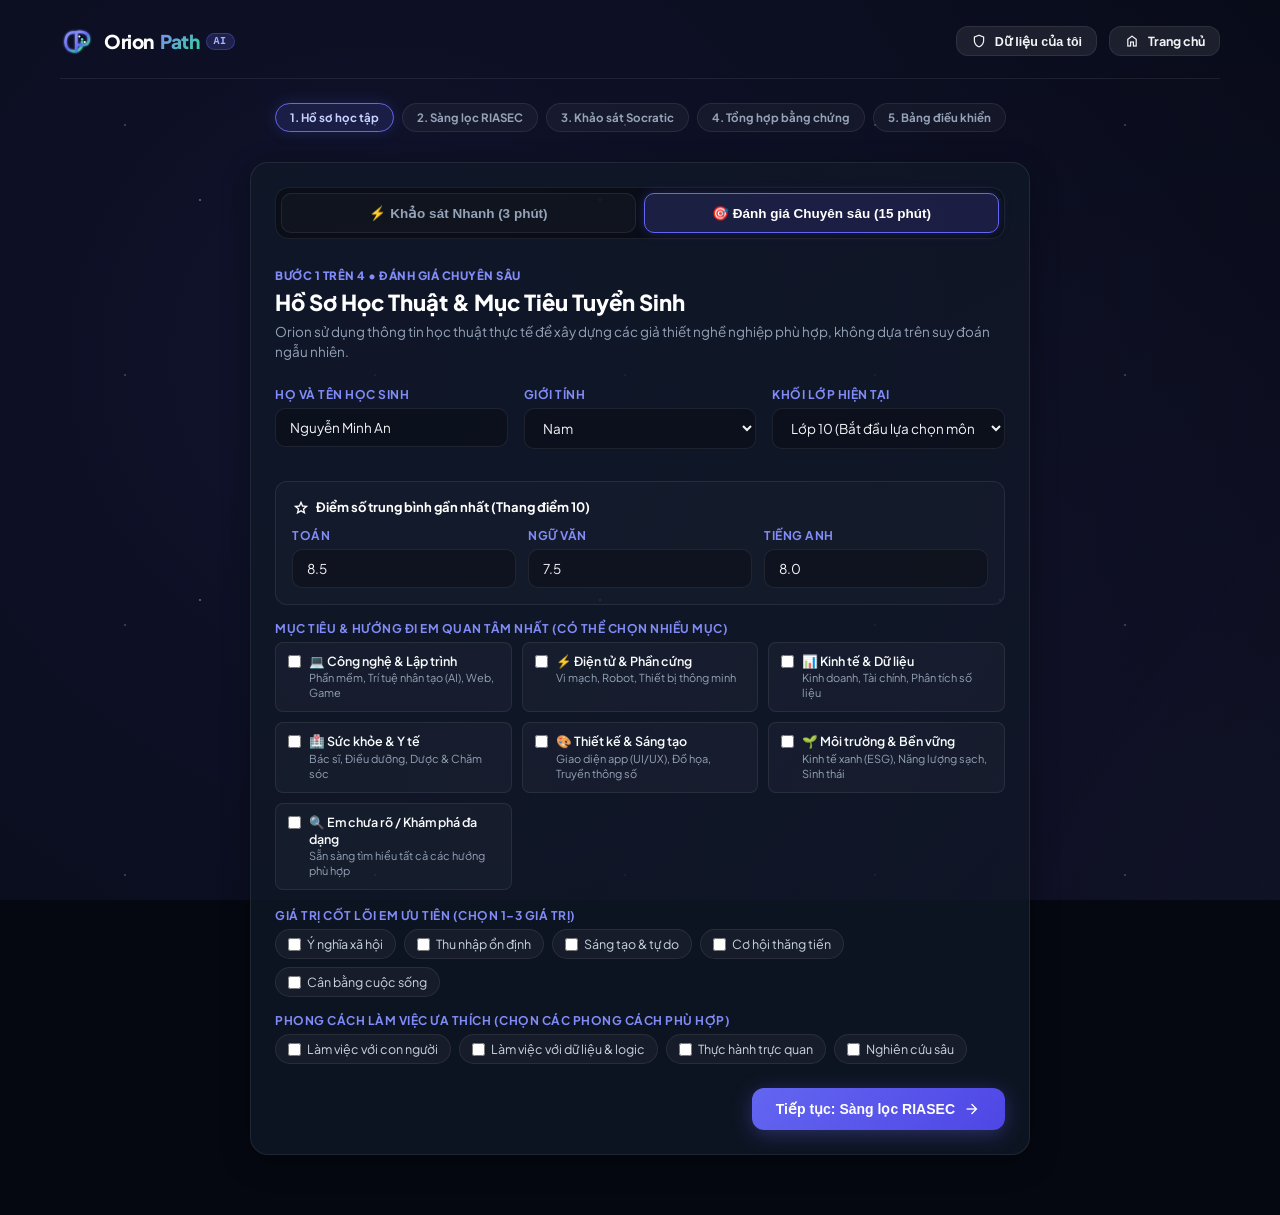
==== commit c6749d6d: "feat(branding): upgrade brand logo, monogram icon, typography badge and add favicon" ====
--- a/app.html
+++ b/app.html
@@ -4,6 +4,7 @@
   <meta charset="UTF-8">
   <meta name="viewport" content="width=device-width, initial-scale=1.0">
   <title>Orion Path AI — Nền Tảng Định Hướng Giáo Dục & Giả Thiết Nghề Nghiệp</title>
+  <link rel="icon" type="image/svg+xml" href="favicon.svg">
   
   <!-- Fonts & Icons -->
   <link rel="preconnect" href="https://fonts.googleapis.com">
@@ -21,15 +22,34 @@
   <div class="app-container">
     <!-- Header Navigation -->
     <header class="app-header">
-      <a href="index.html" class="brand-logo">
-        <svg width="34" height="34" viewBox="0 0 100 100" fill="none">
-          <circle cx="50" cy="50" r="40" stroke="#818cf8" stroke-width="8" stroke-linecap="round"/>
-          <path d="M40 30 V70 M40 30 H60 C70 30 70 50 60 50 H40" stroke="#4edea3" stroke-width="8" stroke-linecap="round" stroke-linejoin="round"/>
-          <circle cx="50" cy="38" r="3" fill="#fff"/>
-          <circle cx="50" cy="50" r="3" fill="#fff"/>
-          <circle cx="50" cy="62" r="3" fill="#fff"/>
+      <a href="index.html" class="brand-logo" style="display: flex; align-items: center; gap: 10px; text-decoration: none;">
+        <svg class="orion-brand-icon" width="34" height="34" viewBox="0 0 100 100" fill="none" xmlns="http://www.w3.org/2000/svg">
+          <defs>
+            <linearGradient id="opGradApp" x1="15%" y1="15%" x2="85%" y2="85%">
+              <stop offset="0%" stop-color="#818CF8"/>
+              <stop offset="50%" stop-color="#6366F1"/>
+              <stop offset="100%" stop-color="#34D399"/>
+            </linearGradient>
+            <filter id="opGlowApp" x="-20%" y="-20%" width="140%" height="140%">
+              <feGaussianBlur stdDeviation="2.5" result="blur"/>
+              <feMerge>
+                <feMergeNode in="blur"/>
+                <feMergeNode in="SourceGraphic"/>
+              </feMerge>
+            </filter>
+          </defs>
+          <path d="M42 24 C25 24 16 36 16 52 C16 68 25 80 42 80 C53 80 61 73 65 62 L65 52" 
+                stroke="url(#opGradApp)" stroke-width="7.5" stroke-linecap="round" stroke-linejoin="round" filter="url(#opGlowApp)"/>
+          <path d="M48 80 L48 24 C48 24 58 22 68 24 C79 26 85 34 85 45 C85 56 77 62 65 62 L48 62" 
+                stroke="url(#opGradApp)" stroke-width="7.5" stroke-linecap="round" stroke-linejoin="round" filter="url(#opGlowApp)"/>
+          <circle cx="57" cy="37" r="3" fill="#FFFFFF"/>
+          <circle cx="65" cy="45" r="3.5" fill="#4EDEA3"/>
+          <circle cx="73" cy="53" r="3" fill="#FFFFFF"/>
         </svg>
-        <span>Orion Path AI</span>
+        <span style="font-family: 'Space Grotesk', var(--font-family); font-weight: 800; font-size: 19px; letter-spacing: -0.02em; color: #fff; display: flex; align-items: center; gap: 6px;">
+          Orion <span style="background: linear-gradient(135deg, #818CF8, #34D399); -webkit-background-clip: text; -webkit-text-fill-color: transparent;">Path</span>
+          <span style="font-size: 10px; font-weight: 700; padding: 2px 7px; border-radius: 9999px; background: rgba(99, 102, 241, 0.2); color: #a5b4fc; border: 1px solid rgba(99, 102, 241, 0.35); font-family: monospace; letter-spacing: 0.05em; vertical-align: middle;">AI</span>
+        </span>
       </a>
 
       <div style="display: flex; align-items: center; gap: 12px; flex-wrap: wrap;">
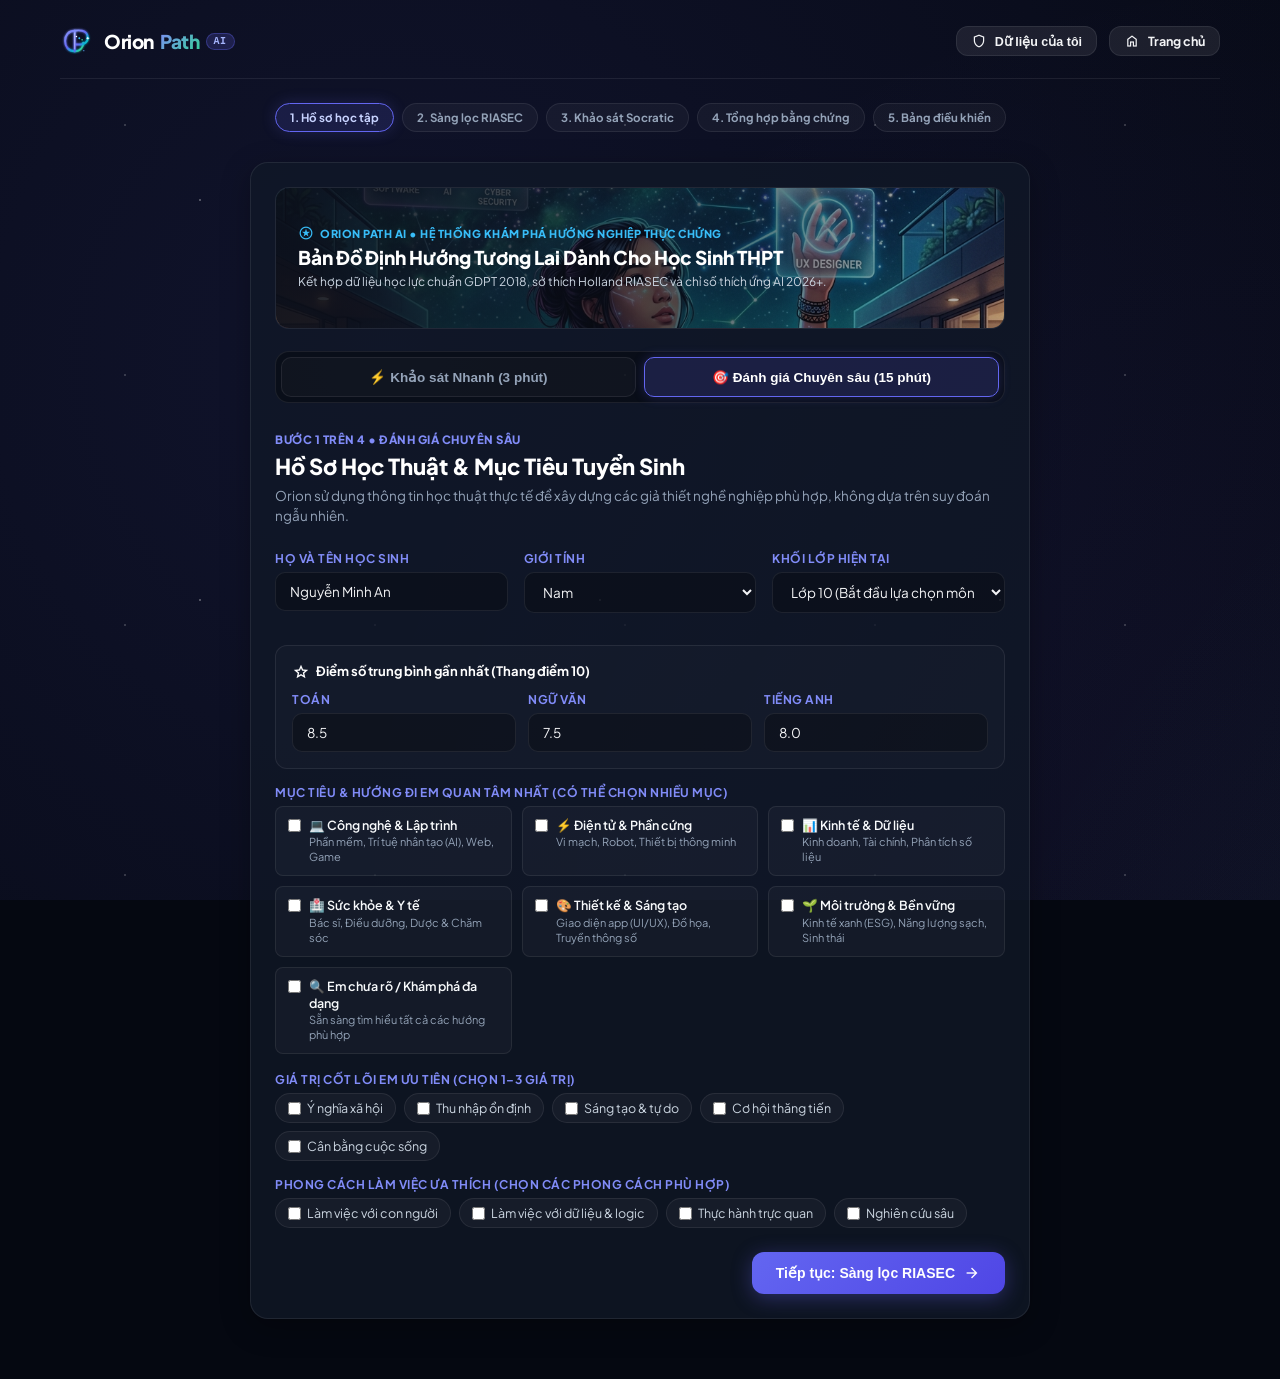
==== commit 0f88e379: "feat(branding): upgrade professional SVG logo and integrate rich visual image slots across index and" ====
--- a/app.html
+++ b/app.html
@@ -23,28 +23,56 @@
     <!-- Header Navigation -->
     <header class="app-header">
       <a href="index.html" class="brand-logo" style="display: flex; align-items: center; gap: 10px; text-decoration: none;">
-        <svg class="orion-brand-icon" width="34" height="34" viewBox="0 0 100 100" fill="none" xmlns="http://www.w3.org/2000/svg">
+        <svg class="orion-brand-icon" width="34" height="34" viewBox="0 0 120 120" fill="none" xmlns="http://www.w3.org/2000/svg">
           <defs>
-            <linearGradient id="opGradApp" x1="15%" y1="15%" x2="85%" y2="85%">
+            <linearGradient id="opGradApp" x1="10%" y1="10%" x2="90%" y2="90%">
               <stop offset="0%" stop-color="#818CF8"/>
-              <stop offset="50%" stop-color="#6366F1"/>
+              <stop offset="45%" stop-color="#6366F1"/>
+              <stop offset="75%" stop-color="#06B6D4"/>
               <stop offset="100%" stop-color="#34D399"/>
             </linearGradient>
-            <filter id="opGlowApp" x="-20%" y="-20%" width="140%" height="140%">
-              <feGaussianBlur stdDeviation="2.5" result="blur"/>
+            <filter id="opGlowApp" x="-30%" y="-30%" width="160%" height="160%">
+              <feGaussianBlur stdDeviation="3" result="blur"/>
               <feMerge>
                 <feMergeNode in="blur"/>
                 <feMergeNode in="SourceGraphic"/>
               </feMerge>
             </filter>
+            <radialGradient id="beaconApp" cx="50%" cy="50%" r="50%">
+              <stop offset="0%" stop-color="#FFFFFF"/>
+              <stop offset="40%" stop-color="#38BDF8" stop-opacity="0.8"/>
+              <stop offset="100%" stop-color="#10B981" stop-opacity="0"/>
+            </radialGradient>
           </defs>
-          <path d="M42 24 C25 24 16 36 16 52 C16 68 25 80 42 80 C53 80 61 73 65 62 L65 52" 
-                stroke="url(#opGradApp)" stroke-width="7.5" stroke-linecap="round" stroke-linejoin="round" filter="url(#opGlowApp)"/>
-          <path d="M48 80 L48 24 C48 24 58 22 68 24 C79 26 85 34 85 45 C85 56 77 62 65 62 L48 62" 
-                stroke="url(#opGradApp)" stroke-width="7.5" stroke-linecap="round" stroke-linejoin="round" filter="url(#opGlowApp)"/>
-          <circle cx="57" cy="37" r="3" fill="#FFFFFF"/>
-          <circle cx="65" cy="45" r="3.5" fill="#4EDEA3"/>
-          <circle cx="73" cy="53" r="3" fill="#FFFFFF"/>
+          <!-- Constellation Guide Grid (Subtle) -->
+          <g opacity="0.3" stroke="#818CF8" stroke-width="0.75" stroke-dasharray="2 3">
+            <line x1="32" y1="28" x2="88" y2="28" />
+            <line x1="32" y1="28" x2="52" y2="60" />
+            <line x1="88" y1="28" x2="68" y2="60" />
+            <line x1="52" y1="60" x2="36" y2="94" />
+            <line x1="68" y1="60" x2="84" y2="94" />
+          </g>
+          <!-- Constellation Nodes -->
+          <circle cx="32" cy="28" r="2.2" fill="#FBBF24" opacity="0.85"/>
+          <circle cx="88" cy="28" r="1.8" fill="#93C5FD" opacity="0.7"/>
+          <circle cx="36" cy="94" r="1.8" fill="#93C5FD" opacity="0.7"/>
+          <circle cx="84" cy="94" r="2.4" fill="#60A5FA" opacity="0.85"/>
+          <!-- Intertwined O & P Loop -->
+          <path d="M52 24 C30 24 18 40 18 60 C18 80 30 96 52 96 C72 96 82 82 82 66" 
+                stroke="url(#opGradApp)" stroke-width="7" stroke-linecap="round" filter="url(#opGlowApp)"/>
+          <path d="M52 96 L52 24 C52 24 64 21 78 24 C92 27 98 38 98 50 C98 62 88 72 74 72 L52 72" 
+                stroke="url(#opGradApp)" stroke-width="7" stroke-linecap="round" stroke-linejoin="round" filter="url(#opGlowApp)"/>
+          <!-- Inner Light Accent -->
+          <path d="M52 32 L52 88" stroke="#FFFFFF" stroke-width="1.8" stroke-linecap="round" opacity="0.85"/>
+          <!-- Orion's Belt: 3 Beacon Stars -->
+          <circle cx="58" cy="44" r="2.8" fill="#FFFFFF"/>
+          <circle cx="68" cy="50" r="3.4" fill="#38BDF8"/>
+          <circle cx="78" cy="56" r="2.8" fill="#34D399"/>
+          <!-- North Star Sparkle -->
+          <g transform="translate(98, 50)">
+            <circle cx="0" cy="0" r="8" fill="url(#beaconApp)"/>
+            <path d="M0 -6 Q0 0 6 0 Q0 0 0 6 Q0 0 -6 0 Q0 0 0 -6 Z" fill="#FFFFFF"/>
+          </g>
         </svg>
         <span style="font-family: 'Space Grotesk', var(--font-family); font-weight: 800; font-size: 19px; letter-spacing: -0.02em; color: #fff; display: flex; align-items: center; gap: 6px;">
           Orion <span style="background: linear-gradient(135deg, #818CF8, #34D399); -webkit-background-clip: text; -webkit-text-fill-color: transparent;">Path</span>
@@ -80,6 +108,25 @@
     <section class="screen active" id="screen-1">
       <div class="card-box" style="max-width: 780px; margin: 0 auto;">
         
+        <!-- Screen 1 Visual Welcome Banner -->
+        <div class="section-visual-banner" style="margin-bottom: 22px;">
+          <div style="height: 140px; background-image: url('image/app_onboarding_welcome.png'), url('app_onboarding_welcome.png'); background-size: cover; background-position: center; position: relative;">
+            <div style="position: absolute; inset: 0; background: linear-gradient(to right, rgba(11, 15, 25, 0.92) 0%, rgba(11, 15, 25, 0.65) 55%, rgba(11, 15, 25, 0.25) 100%);"></div>
+            <div style="position: absolute; inset: 0; display: flex; flex-direction: column; justify-content: center; padding: 18px 22px; z-index: 2;">
+              <span style="display: inline-flex; align-items: center; gap: 6px; font-size: 11px; font-weight: 800; text-transform: uppercase; color: #38BDF8; letter-spacing: 0.5px;">
+                <span class="material-symbols-outlined" style="font-size: 16px;">stars</span>
+                Orion Path AI • Hệ Thống Khám Phá Hướng Nghiệp Thực Chứng
+              </span>
+              <h1 style="font-size: 19px; font-weight: 800; color: #fff; margin-top: 4px; line-height: 1.3;">
+                Bản Đồ Định Hướng Tương Lai Dành Cho Học Sinh THPT
+              </h1>
+              <p style="font-size: 12px; color: #cbd5e1; margin-top: 4px; line-height: 1.4; max-width: 540px;">
+                Kết hợp dữ liệu học lực chuẩn GDPT 2018, sở thích Holland RIASEC và chỉ số thích ứng AI 2026+.
+              </p>
+            </div>
+          </div>
+        </div>
+
         <!-- LocalStorage Cache Restore Notification -->
         <div id="local-cache-restore-alert" style="display: none; background: rgba(16, 185, 129, 0.1); border: 1px solid rgba(16, 185, 129, 0.35); border-radius: 12px; padding: 12px 16px; margin-bottom: 20px; align-items: center; justify-content: space-between; flex-wrap: wrap; gap: 10px;">
           <div style="display: flex; align-items: center; gap: 8px; font-size: 13px; color: #A7F3D0;">
@@ -425,6 +472,30 @@
           <strong>Minh bạch định hướng:</strong> Bài sàng lọc gồm 30 hoạt động thực tế giúp nhận diện nhóm công việc em có hứng thú tự nhiên. Kết quả là điểm xuất phát để cùng xây dựng các giả thiết nghề nghiệp — không phải bài trắc nghiệm tính cách hay công cụ chỉ định nghề nghiệp duy nhất.
         </div>
 
+        <!-- Screen 2 RIASEC Visual Hexagonal Guide Card -->
+        <div class="section-visual-banner" style="margin-bottom: 22px;">
+          <div class="visual-feature-card">
+            <div style="height: 140px; border-radius: 10px; overflow: hidden; background-image: url('image/riasec_hexagonal_guide.png'), url('riasec_hexagonal_guide.png'); background-size: cover; background-position: center; border: 1px solid rgba(255,255,255,0.1);"></div>
+            <div>
+              <div style="font-size: 13px; font-weight: 700; color: #fff; margin-bottom: 6px; display: flex; align-items: center; gap: 6px;">
+                <span class="material-symbols-outlined text-secondary" style="font-size: 18px;">radar</span>
+                6 Nhóm Thiên Hướng Holland RIASEC:
+              </div>
+              <div style="display: flex; flex-wrap: wrap; gap: 6px; font-size: 11px;">
+                <span style="background: rgba(239, 68, 68, 0.15); color: #FCA5A5; border: 1px solid rgba(239, 68, 68, 0.3); padding: 3px 8px; border-radius: 6px;"><strong>R</strong> - Kỹ thuật & Thao tác</span>
+                <span style="background: rgba(59, 130, 246, 0.15); color: #93C5FD; border: 1px solid rgba(59, 130, 246, 0.3); padding: 3px 8px; border-radius: 6px;"><strong>I</strong> - Nghiên cứu & Logic</span>
+                <span style="background: rgba(245, 158, 11, 0.15); color: #FCD34D; border: 1px solid rgba(245, 158, 11, 0.3); padding: 3px 8px; border-radius: 6px;"><strong>A</strong> - Sáng tạo & Thẩm mỹ</span>
+                <span style="background: rgba(16, 185, 129, 0.15); color: #6EE7B7; border: 1px solid rgba(16, 185, 129, 0.3); padding: 3px 8px; border-radius: 6px;"><strong>S</strong> - Xã hội & Giáo dục</span>
+                <span style="background: rgba(168, 85, 247, 0.15); color: #D8B4FE; border: 1px solid rgba(168, 85, 247, 0.3); padding: 3px 8px; border-radius: 6px;"><strong>E</strong> - Quản trị & Kinh doanh</span>
+                <span style="background: rgba(14, 165, 233, 0.15); color: #7DD3FC; border: 1px solid rgba(14, 165, 233, 0.3); padding: 3px 8px; border-radius: 6px;"><strong>C</strong> - Nghiệp vụ & Chuẩn xác</span>
+              </div>
+              <div style="font-size: 11.5px; color: var(--text-muted); margin-top: 8px; line-height: 1.4;">
+                Đánh giá theo mức độ hứng thú tự nhiên của em: 1 (Rất ghét/Không muốn làm) → 5 (Rất thích/Hứng thú cao). Hãy chọn theo phản xạ thật!
+              </div>
+            </div>
+          </div>
+        </div>
+
         <form id="riasec-form" onsubmit="event.preventDefault(); submitRiasec();">
           <div id="riasec-questions-container" style="display: flex; flex-direction: column; gap: 14px;">
             <!-- Populated dynamically from assets/js/riasec.js -->
@@ -455,6 +526,22 @@
         <p style="font-size: 13.5px; color: var(--text-muted); margin-bottom: 20px; line-height: 1.5;">
           Những câu hỏi mở này giúp hệ thống nhận diện rõ bối cảnh cá nhân và các điều mà bài trắc nghiệm nhanh chưa thể bao quát hết.
         </p>
+
+        <!-- Screen 3 Visual Reflection Banner -->
+        <div class="section-visual-banner" style="margin-bottom: 22px;">
+          <div class="visual-feature-card">
+            <div style="height: 125px; border-radius: 10px; overflow: hidden; background-image: url('image/career_experiments_lab.png'), url('career_experiments_lab.png'); background-size: cover; background-position: center; border: 1px solid rgba(255,255,255,0.1);"></div>
+            <div>
+              <div style="font-size: 13.5px; font-weight: 700; color: #fff; margin-bottom: 5px; display: flex; align-items: center; gap: 6px;">
+                <span class="material-symbols-outlined text-accent" style="font-size: 18px;">psychology_alt</span>
+                Lắng Nghe Tiếng Nói & Mục Tiêu Cá Nhân
+              </div>
+              <p style="font-size: 12px; color: var(--text-muted); line-height: 1.5; margin: 0;">
+                Orion tôn trọng sự khác biệt của mỗi học sinh. Dữ liệu định tính này giúp hệ thống tạo ra các giả thiết nghề nghiệp phù hợp với hoàn cảnh và giá trị sống của em và gia đình.
+              </p>
+            </div>
+          </div>
+        </div>
 
         <div style="display: flex; flex-direction: column; gap: 16px;">
           <div class="form-group">
@@ -620,6 +707,18 @@
 
           <!-- TAB 3: ACADEMIC & PATHWAYS -->
           <div id="tab-content-academic" class="tab-pane" style="display: none;">
+            <!-- Academic Visual Banner -->
+            <div class="section-visual-banner" style="margin-bottom: 18px;">
+              <div style="height: 130px; background-image: url('image/academic_pathways_gdpt.png'), url('academic_pathways_gdpt.png'); background-size: cover; background-position: center; position: relative;">
+                <div style="position: absolute; inset: 0; background: linear-gradient(to right, rgba(11, 15, 25, 0.92) 0%, rgba(11, 15, 25, 0.65) 60%, rgba(11, 15, 25, 0.25) 100%);"></div>
+                <div style="position: absolute; inset: 0; display: flex; flex-direction: column; justify-content: center; padding: 16px 20px; z-index: 2;">
+                  <span style="font-size: 11px; font-weight: 800; text-transform: uppercase; color: #34D399; letter-spacing: 0.5px;">Chuẩn Quy Chế GDPT 2018 & Tuyển Sinh ĐH 2026+</span>
+                  <div style="font-size: 16px; font-weight: 800; color: #fff; margin-top: 2px;">Tổ Hợp Môn Học & Chiến Lược Thi Đánh Giá Năng Lực (HSA / TSA)</div>
+                  <div style="font-size: 11.5px; color: #cbd5e1; margin-top: 3px;">Tối ưu hóa cơ hội xét tuyển và chọn môn tự chọn thông minh tại trường THPT.</div>
+                </div>
+              </div>
+            </div>
+
             <div class="results-section">
               <h3>
                 <span class="material-symbols-outlined text-secondary">school</span>
@@ -651,6 +750,23 @@
               <p style="font-size: 12.5px; color: var(--text-muted); margin-bottom: 16px; line-height: 1.5;">
                 Orion không phân xử ai đúng ai sai. Bản báo cáo này đóng vai trò điều phối viên giúp kết nối mục tiêu chung của con và cha mẹ.
               </p>
+
+              <!-- Family Bridge Visual Card -->
+              <div class="section-visual-banner" style="margin-bottom: 18px;">
+                <div class="visual-feature-card">
+                  <div style="height: 125px; border-radius: 10px; overflow: hidden; background-image: url('image/mobile_parent_child.png'), url('mobile_parent_child.png'); background-size: cover; background-position: center; border: 1px solid rgba(255,255,255,0.1);"></div>
+                  <div>
+                    <div style="font-size: 13.5px; font-weight: 800; color: #fff; margin-bottom: 4px; display: flex; align-items: center; gap: 6px;">
+                      <span class="material-symbols-outlined text-tertiary" style="font-size: 18px;">handshake</span>
+                      Cầu Nối Thấu Cảm Giữa Cha Mẹ & Con Cái
+                    </div>
+                    <p style="font-size: 12px; color: #cbd5e1; line-height: 1.5; margin: 0;">
+                      Orion giúp chuyển hóa những tranh luận áp đặt thành các cuộc trò chuyện thấu cảm, tôn trọng góc nhìn của cả hai thế hệ và dựa trên dữ liệu học thuật khách quan.
+                    </p>
+                  </div>
+                </div>
+              </div>
+
               <div id="family-bridge-content-box">
                 <!-- Dynamically populated -->
               </div>
--- a/assets/css/app.css
+++ b/assets/css/app.css
@@ -601,6 +601,30 @@
   color: #e2e8f0;
 }
 
+/* ==================== VISUAL FEATURE CARDS & SECTION BANNERS ==================== */
+.visual-feature-card {
+  display: grid;
+  grid-template-columns: minmax(180px, 220px) 1fr;
+  gap: 16px;
+  align-items: center;
+  padding: 14px;
+}
+
+@media (max-width: 640px) {
+  .visual-feature-card {
+    grid-template-columns: 1fr;
+  }
+}
+
+.section-visual-banner {
+  border-radius: 14px;
+  overflow: hidden;
+  margin-bottom: 20px;
+  border: 1px solid var(--border-color);
+  background: rgba(17, 24, 39, 0.6);
+  position: relative;
+}
+
 /* ==================== PRINT STYLESHEET ==================== */
 @media print {
   body {
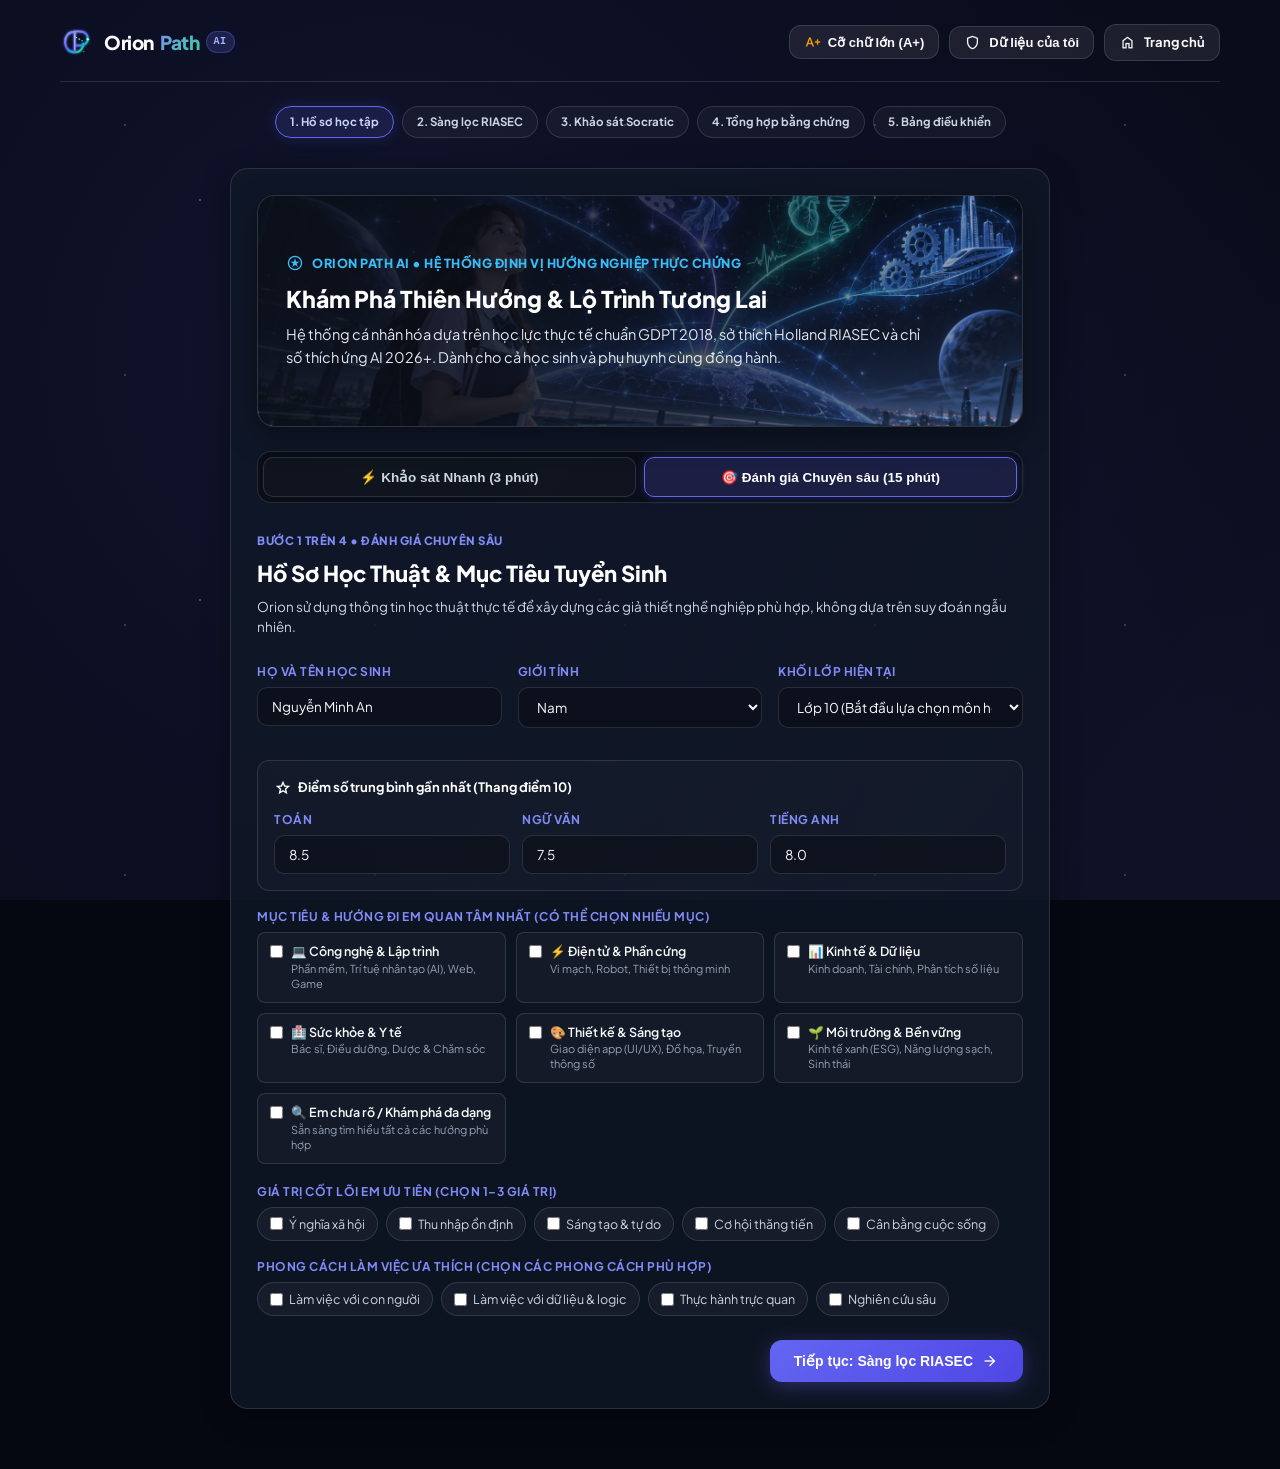
==== commit a36d60e0: "feat(ui): full-bleed section imagery, accessible parent typography zoom and enhanced contrast" ====
--- a/app.html
+++ b/app.html
@@ -80,16 +80,20 @@
         </span>
       </a>
 
-      <div style="display: flex; align-items: center; gap: 12px; flex-wrap: wrap;">
-        <span style="font-size: 12px; color: var(--text-muted); display: none;" id="active-student-badge">
+      <div style="display: flex; align-items: center; gap: 10px; flex-wrap: wrap;">
+        <span style="font-size: 13px; color: var(--text-muted); display: none;" id="active-student-badge">
           👤 <strong style="color: var(--text-main);" id="badge-student-name">Học sinh</strong>
         </span>
-        <button type="button" onclick="openMyDataModal()" class="btn btn-secondary" style="padding: 6px 14px; font-size: 12.5px;">
-          <span class="material-symbols-outlined" style="font-size: 16px;">shield</span>
+        <button type="button" id="parent-font-toggle-btn" onclick="toggleParentFontSize()" class="btn btn-secondary" style="padding: 7px 14px; font-size: 13px; display: flex; align-items: center; gap: 6px;" title="Phóng to cỡ chữ cho cha mẹ dễ đọc">
+          <span class="material-symbols-outlined" style="font-size: 18px; color: #F59E0B;">text_increase</span>
+          <span id="font-toggle-label">Cỡ chữ lớn (A+)</span>
+        </button>
+        <button type="button" onclick="openMyDataModal()" class="btn btn-secondary" style="padding: 7px 14px; font-size: 13px;">
+          <span class="material-symbols-outlined" style="font-size: 17px;">shield</span>
           Dữ liệu của tôi
         </button>
-        <a href="index.html" class="btn btn-secondary" style="padding: 6px 14px; font-size: 12.5px;">
-          <span class="material-symbols-outlined" style="font-size: 16px;">home</span>
+        <a href="index.html" class="btn btn-secondary" style="padding: 7px 14px; font-size: 13px;">
+          <span class="material-symbols-outlined" style="font-size: 17px;">home</span>
           Trang chủ
         </a>
       </div>
@@ -106,22 +110,22 @@
 
     <!-- ==================== SCREEN 1: PROFILE & ACADEMIC INPUT ==================== -->
     <section class="screen active" id="screen-1">
-      <div class="card-box" style="max-width: 780px; margin: 0 auto;">
+      <div class="card-box" style="max-width: 820px; margin: 0 auto; padding: 26px;">
         
-        <!-- Screen 1 Visual Welcome Banner -->
-        <div class="section-visual-banner" style="margin-bottom: 22px;">
-          <div style="height: 140px; background-image: url('image/app_onboarding_welcome.png'), url('app_onboarding_welcome.png'); background-size: cover; background-position: center; position: relative;">
-            <div style="position: absolute; inset: 0; background: linear-gradient(to right, rgba(11, 15, 25, 0.92) 0%, rgba(11, 15, 25, 0.65) 55%, rgba(11, 15, 25, 0.25) 100%);"></div>
-            <div style="position: absolute; inset: 0; display: flex; flex-direction: column; justify-content: center; padding: 18px 22px; z-index: 2;">
-              <span style="display: inline-flex; align-items: center; gap: 6px; font-size: 11px; font-weight: 800; text-transform: uppercase; color: #38BDF8; letter-spacing: 0.5px;">
-                <span class="material-symbols-outlined" style="font-size: 16px;">stars</span>
-                Orion Path AI • Hệ Thống Khám Phá Hướng Nghiệp Thực Chứng
-              </span>
-              <h1 style="font-size: 19px; font-weight: 800; color: #fff; margin-top: 4px; line-height: 1.3;">
-                Bản Đồ Định Hướng Tương Lai Dành Cho Học Sinh THPT
+        <!-- Screen 1 Full-Bleed Panorama Welcome Banner -->
+        <div class="section-visual-banner" style="margin-bottom: 24px;">
+          <div class="panorama-banner" style="background-image: url('image/app_onboarding_welcome.png'), url('app_onboarding_welcome.png'); min-height: 230px;">
+            <div class="panorama-overlay"></div>
+            <div class="panorama-content" style="max-width: 700px;">
+              <div style="display: inline-flex; align-items: center; gap: 8px; font-size: 12.5px; font-weight: 800; text-transform: uppercase; color: #38BDF8; letter-spacing: 0.5px; margin-bottom: 6px;">
+                <span class="material-symbols-outlined" style="font-size: 18px;">stars</span>
+                Orion Path AI • Hệ Thống Định Vị Hướng Nghiệp Thực Chứng
+              </div>
+              <h1 style="font-size: 23px; font-weight: 800; color: #fff; margin: 4px 0 8px 0; line-height: 1.35;">
+                Khám Phá Thiên Hướng & Lộ Trình Tương Lai
               </h1>
-              <p style="font-size: 12px; color: #cbd5e1; margin-top: 4px; line-height: 1.4; max-width: 540px;">
-                Kết hợp dữ liệu học lực chuẩn GDPT 2018, sở thích Holland RIASEC và chỉ số thích ứng AI 2026+.
+              <p style="font-size: 14.5px; color: #E2E8F0; line-height: 1.6; margin: 0;">
+                Hệ thống cá nhân hóa dựa trên học lực thực tế chuẩn GDPT 2018, sở thích Holland RIASEC và chỉ số thích ứng AI 2026+. Dành cho cả học sinh và phụ huynh cùng đồng hành.
               </p>
             </div>
           </div>
@@ -473,25 +477,26 @@
         </div>
 
         <!-- Screen 2 RIASEC Visual Hexagonal Guide Card -->
-        <div class="section-visual-banner" style="margin-bottom: 22px;">
-          <div class="visual-feature-card">
-            <div style="height: 140px; border-radius: 10px; overflow: hidden; background-image: url('image/riasec_hexagonal_guide.png'), url('riasec_hexagonal_guide.png'); background-size: cover; background-position: center; border: 1px solid rgba(255,255,255,0.1);"></div>
-            <div>
-              <div style="font-size: 13px; font-weight: 700; color: #fff; margin-bottom: 6px; display: flex; align-items: center; gap: 6px;">
-                <span class="material-symbols-outlined text-secondary" style="font-size: 18px;">radar</span>
-                6 Nhóm Thiên Hướng Holland RIASEC:
-              </div>
-              <div style="display: flex; flex-wrap: wrap; gap: 6px; font-size: 11px;">
-                <span style="background: rgba(239, 68, 68, 0.15); color: #FCA5A5; border: 1px solid rgba(239, 68, 68, 0.3); padding: 3px 8px; border-radius: 6px;"><strong>R</strong> - Kỹ thuật & Thao tác</span>
-                <span style="background: rgba(59, 130, 246, 0.15); color: #93C5FD; border: 1px solid rgba(59, 130, 246, 0.3); padding: 3px 8px; border-radius: 6px;"><strong>I</strong> - Nghiên cứu & Logic</span>
-                <span style="background: rgba(245, 158, 11, 0.15); color: #FCD34D; border: 1px solid rgba(245, 158, 11, 0.3); padding: 3px 8px; border-radius: 6px;"><strong>A</strong> - Sáng tạo & Thẩm mỹ</span>
-                <span style="background: rgba(16, 185, 129, 0.15); color: #6EE7B7; border: 1px solid rgba(16, 185, 129, 0.3); padding: 3px 8px; border-radius: 6px;"><strong>S</strong> - Xã hội & Giáo dục</span>
-                <span style="background: rgba(168, 85, 247, 0.15); color: #D8B4FE; border: 1px solid rgba(168, 85, 247, 0.3); padding: 3px 8px; border-radius: 6px;"><strong>E</strong> - Quản trị & Kinh doanh</span>
-                <span style="background: rgba(14, 165, 233, 0.15); color: #7DD3FC; border: 1px solid rgba(14, 165, 233, 0.3); padding: 3px 8px; border-radius: 6px;"><strong>C</strong> - Nghiệp vụ & Chuẩn xác</span>
-              </div>
-              <div style="font-size: 11.5px; color: var(--text-muted); margin-top: 8px; line-height: 1.4;">
-                Đánh giá theo mức độ hứng thú tự nhiên của em: 1 (Rất ghét/Không muốn làm) → 5 (Rất thích/Hứng thú cao). Hãy chọn theo phản xạ thật!
-              </div>
+        <!-- Screen 2 RIASEC Visual Hexagonal Panorama Banner -->
+        <div class="section-visual-banner" style="margin-bottom: 24px;">
+          <div class="panorama-banner" style="background-image: url('image/riasec_hexagonal_guide.png'), url('riasec_hexagonal_guide.png'); min-height: 230px;">
+            <div class="panorama-overlay"></div>
+            <div class="panorama-content" style="max-width: 720px;">
+              <div style="display: flex; align-items: center; gap: 8px; font-size: 13px; font-weight: 800; color: #34D399; text-transform: uppercase; margin-bottom: 8px;">
+                <span class="material-symbols-outlined" style="font-size: 20px;">radar</span>
+                6 Chiều Kích Thiên Hướng Nghề Nghiệp (Holland RIASEC)
+              </div>
+              <div style="display: flex; flex-wrap: wrap; gap: 8px; margin-bottom: 12px;">
+                <span style="background: rgba(239, 68, 68, 0.25); color: #FECACA; border: 1px solid rgba(239, 68, 68, 0.4); padding: 5px 11px; border-radius: 8px; font-size: 13px; font-weight: 700;"><strong>R</strong> - Kỹ thuật & Thao tác</span>
+                <span style="background: rgba(59, 130, 246, 0.25); color: #BFDBFE; border: 1px solid rgba(59, 130, 246, 0.4); padding: 5px 11px; border-radius: 8px; font-size: 13px; font-weight: 700;"><strong>I</strong> - Nghiên cứu & Logic</span>
+                <span style="background: rgba(245, 158, 11, 0.25); color: #FDE68A; border: 1px solid rgba(245, 158, 11, 0.4); padding: 5px 11px; border-radius: 8px; font-size: 13px; font-weight: 700;"><strong>A</strong> - Sáng tạo & Thẩm mỹ</span>
+                <span style="background: rgba(16, 185, 129, 0.25); color: #A7F3D0; border: 1px solid rgba(16, 185, 129, 0.4); padding: 5px 11px; border-radius: 8px; font-size: 13px; font-weight: 700;"><strong>S</strong> - Xã hội & Giáo dục</span>
+                <span style="background: rgba(168, 85, 247, 0.25); color: #E9D5FF; border: 1px solid rgba(168, 85, 247, 0.4); padding: 5px 11px; border-radius: 8px; font-size: 13px; font-weight: 700;"><strong>E</strong> - Quản trị & Kinh doanh</span>
+                <span style="background: rgba(14, 165, 233, 0.25); color: #BAE6FD; border: 1px solid rgba(14, 165, 233, 0.4); padding: 5px 11px; border-radius: 8px; font-size: 13px; font-weight: 700;"><strong>C</strong> - Nghiệp vụ & Chuẩn xác</span>
+              </div>
+              <p style="font-size: 14px; color: #E2E8F0; line-height: 1.5; margin: 0;">
+                Mỗi câu hỏi dưới đây tương ứng với 1 hoạt động nghề nghiệp. Chọn theo phản xạ tự nhiên của con: <strong>Không thích (0)</strong>, <strong>Bình thường (1)</strong>, hoặc <strong>Rất thích (2)</strong>.
+              </p>
             </div>
           </div>
         </div>
@@ -514,30 +519,33 @@
 
     <!-- ==================== SCREEN 3: SOCRATIC DEEP DIVE ==================== -->
     <section class="screen" id="screen-3">
-      <div class="card-box" style="max-width: 780px; margin: 0 auto;">
+      <div class="card-box" style="max-width: 820px; margin: 0 auto; padding: 26px;">
         <div style="display: flex; justify-content: space-between; align-items: center; margin-bottom: 20px;">
           <div>
-            <span style="font-size: 11.5px; font-weight: 800; text-transform: uppercase; color: var(--accent); letter-spacing: 0.5px;">Bước 3 trên 4</span>
-            <h2 style="font-size: 22px; font-weight: 800; color: #fff; margin-top: 4px;">Khảo Sát Sâu Về Trải Nghiệm & Mong Muốn</h2>
-          </div>
-          <button onclick="goToScreen(2)" class="btn btn-secondary" style="padding: 6px 12px; font-size: 12px;">Quay lại</button>
-        </div>
-
-        <p style="font-size: 13.5px; color: var(--text-muted); margin-bottom: 20px; line-height: 1.5;">
+            <span style="font-size: 12.5px; font-weight: 800; text-transform: uppercase; color: var(--accent); letter-spacing: 0.5px;">Bước 3 trên 4</span>
+            <h2 style="font-size: 24px; font-weight: 800; color: #fff; margin-top: 4px;">Khảo Sát Sâu Về Trải Nghiệm & Mong Muốn</h2>
+          </div>
+          <button onclick="goToScreen(2)" class="btn btn-secondary" style="padding: 6px 14px; font-size: 13px;">Quay lại</button>
+        </div>
+
+        <p style="font-size: 14.5px; color: var(--text-muted); margin-bottom: 20px; line-height: 1.6;">
           Những câu hỏi mở này giúp hệ thống nhận diện rõ bối cảnh cá nhân và các điều mà bài trắc nghiệm nhanh chưa thể bao quát hết.
         </p>
 
-        <!-- Screen 3 Visual Reflection Banner -->
-        <div class="section-visual-banner" style="margin-bottom: 22px;">
-          <div class="visual-feature-card">
-            <div style="height: 125px; border-radius: 10px; overflow: hidden; background-image: url('image/career_experiments_lab.png'), url('career_experiments_lab.png'); background-size: cover; background-position: center; border: 1px solid rgba(255,255,255,0.1);"></div>
-            <div>
-              <div style="font-size: 13.5px; font-weight: 700; color: #fff; margin-bottom: 5px; display: flex; align-items: center; gap: 6px;">
-                <span class="material-symbols-outlined text-accent" style="font-size: 18px;">psychology_alt</span>
+        <!-- Screen 3 Full-Bleed Panorama Reflection Banner -->
+        <div class="section-visual-banner" style="margin-bottom: 24px;">
+          <div class="panorama-banner" style="background-image: url('image/career_experiments_lab.png'), url('career_experiments_lab.png'); min-height: 190px;">
+            <div class="panorama-overlay"></div>
+            <div class="panorama-content" style="max-width: 700px;">
+              <div style="display: flex; align-items: center; gap: 8px; font-size: 13px; font-weight: 800; color: #F59E0B; text-transform: uppercase; margin-bottom: 6px;">
+                <span class="material-symbols-outlined" style="font-size: 20px;">psychology_alt</span>
                 Lắng Nghe Tiếng Nói & Mục Tiêu Cá Nhân
               </div>
-              <p style="font-size: 12px; color: var(--text-muted); line-height: 1.5; margin: 0;">
-                Orion tôn trọng sự khác biệt của mỗi học sinh. Dữ liệu định tính này giúp hệ thống tạo ra các giả thiết nghề nghiệp phù hợp với hoàn cảnh và giá trị sống của em và gia đình.
+              <h3 style="font-size: 19px; font-weight: 800; color: #fff; margin: 2px 0 6px 0;">
+                Tự Do Bộc Lộ Suy Nghĩ & Nguyện Vọng Gia Đình
+              </h3>
+              <p style="font-size: 14px; color: #E2E8F0; line-height: 1.55; margin: 0;">
+                Orion tôn trọng sự khác biệt của mỗi học sinh. Dữ liệu định tính này giúp hệ thống tạo ra các giả thiết nghề nghiệp phù hợp với hoàn cảnh và giá trị sống của cả gia đình.
               </p>
             </div>
           </div>
@@ -674,12 +682,24 @@
 
           <!-- TAB 1: CAREER HYPOTHESES -->
           <div id="tab-content-hypotheses" class="tab-pane">
+            <!-- Hypotheses Panorama Banner -->
+            <div class="section-visual-banner" style="margin-bottom: 20px;">
+              <div class="panorama-banner" style="background-image: url('image/galaxy_careers.png'), url('galaxy_careers.png'); min-height: 200px;">
+                <div class="panorama-overlay"></div>
+                <div class="panorama-content" style="max-width: 680px;">
+                  <div style="font-size: 12px; font-weight: 800; text-transform: uppercase; color: #818CF8; letter-spacing: 0.5px;">Khám Phá Tiềm Năng Thực Chứng</div>
+                  <h3 style="font-size: 19px; font-weight: 800; color: #fff; margin: 4px 0 6px 0;">3–5 Giả Thiết Nghề Nghiệp Tương Thích Nhất</h3>
+                  <p style="font-size: 14px; color: #E2E8F0; line-height: 1.5; margin: 0;">Mỗi hướng đi đều trả lời rành mạch: Bằng chứng ủng hộ, Thử thách cần vượt qua và Thử nghiệm thực tế cần làm.</p>
+                </div>
+              </div>
+            </div>
+
             <div class="results-section">
               <h3>
                 <span class="material-symbols-outlined text-primary">explore</span>
                 Giả Thiết Nghề Nghiệp Đáng Khám Phá (3–5 Hướng Đi)
               </h3>
-              <p style="font-size: 12.5px; color: var(--text-muted); margin-bottom: 16px; line-height: 1.5;">
+              <p style="font-size: 14.5px; color: var(--text-muted); margin-bottom: 18px; line-height: 1.6;">
                 Orion không đưa ra một câu trả lời duy nhất. Dưới đây là các hướng đi có <strong>tín hiệu tương thích</strong> dựa trên điểm mạnh Toán/Văn/Anh và nhóm sở thích RIASEC của em.
               </p>
               
@@ -691,12 +711,24 @@
 
           <!-- TAB 2: CAREER EXPERIMENTS -->
           <div id="tab-content-experiments" class="tab-pane" style="display: none;">
+            <!-- Career Experiments Panorama Banner -->
+            <div class="section-visual-banner" style="margin-bottom: 20px;">
+              <div class="panorama-banner" style="background-image: url('image/career_experiments_lab.png'), url('career_experiments_lab.png'); min-height: 200px;">
+                <div class="panorama-overlay"></div>
+                <div class="panorama-content" style="max-width: 680px;">
+                  <div style="font-size: 12px; font-weight: 800; text-transform: uppercase; color: #F59E0B; letter-spacing: 0.5px;">Hành Động Tạo Ra Bằng Chứng</div>
+                  <h3 style="font-size: 19px; font-weight: 800; color: #fff; margin: 4px 0 6px 0;">Thư Viện Trải Nghiệm Thực Tế (Mini-Project)</h3>
+                  <p style="font-size: 14px; color: #E2E8F0; line-height: 1.5; margin: 0;">Mỗi mini-project 60–90 phút giúp em chạm vào công việc thật với công cụ thực tế.</p>
+                </div>
+              </div>
+            </div>
+
             <div class="results-section">
               <h3>
                 <span class="material-symbols-outlined text-secondary">science</span>
                 Thư Viện Trải Nghiệm Thực Tế (Career Experiments)
               </h3>
-              <p style="font-size: 12.5px; color: var(--text-muted); margin-bottom: 16px; line-height: 1.5;">
+              <p style="font-size: 14.5px; color: var(--text-muted); margin-bottom: 18px; line-height: 1.6;">
                 Mỗi mini-project 60–90 phút giúp em chạm vào công việc thật. Bằng chứng từ hành động thực tế luôn có giá trị hơn bài trắc nghiệm lý thuyết.
               </p>
               <div id="experiments-list-box">
@@ -707,14 +739,14 @@
 
           <!-- TAB 3: ACADEMIC & PATHWAYS -->
           <div id="tab-content-academic" class="tab-pane" style="display: none;">
-            <!-- Academic Visual Banner -->
-            <div class="section-visual-banner" style="margin-bottom: 18px;">
-              <div style="height: 130px; background-image: url('image/academic_pathways_gdpt.png'), url('academic_pathways_gdpt.png'); background-size: cover; background-position: center; position: relative;">
-                <div style="position: absolute; inset: 0; background: linear-gradient(to right, rgba(11, 15, 25, 0.92) 0%, rgba(11, 15, 25, 0.65) 60%, rgba(11, 15, 25, 0.25) 100%);"></div>
-                <div style="position: absolute; inset: 0; display: flex; flex-direction: column; justify-content: center; padding: 16px 20px; z-index: 2;">
-                  <span style="font-size: 11px; font-weight: 800; text-transform: uppercase; color: #34D399; letter-spacing: 0.5px;">Chuẩn Quy Chế GDPT 2018 & Tuyển Sinh ĐH 2026+</span>
-                  <div style="font-size: 16px; font-weight: 800; color: #fff; margin-top: 2px;">Tổ Hợp Môn Học & Chiến Lược Thi Đánh Giá Năng Lực (HSA / TSA)</div>
-                  <div style="font-size: 11.5px; color: #cbd5e1; margin-top: 3px;">Tối ưu hóa cơ hội xét tuyển và chọn môn tự chọn thông minh tại trường THPT.</div>
+            <!-- Academic Visual Panorama Banner -->
+            <div class="section-visual-banner" style="margin-bottom: 20px;">
+              <div class="panorama-banner" style="background-image: url('image/academic_pathways_gdpt.png'), url('academic_pathways_gdpt.png'); min-height: 210px;">
+                <div class="panorama-overlay"></div>
+                <div class="panorama-content" style="max-width: 700px;">
+                  <span style="font-size: 12px; font-weight: 800; text-transform: uppercase; color: #34D399; letter-spacing: 0.5px;">Chuẩn Quy Chế GDPT 2018 & Tuyển Sinh ĐH 2026+</span>
+                  <div style="font-size: 19px; font-weight: 800; color: #fff; margin-top: 4px; line-height: 1.35;">Tổ Hợp Môn Học & Chiến Lược Thi Đánh Giá Năng Lực (HSA / TSA)</div>
+                  <div style="font-size: 14px; color: #E2E8F0; margin-top: 5px; line-height: 1.5;">Tối ưu hóa cơ hội xét tuyển và chọn môn tự chọn thông minh tại trường THPT theo đúng thực lực học tập.</div>
                 </div>
               </div>
             </div>
@@ -742,30 +774,26 @@
 
           <!-- TAB 4: FAMILY BRIDGE -->
           <div id="tab-content-family" class="tab-pane" style="display: none;">
+            <!-- Family Bridge Panorama Banner -->
+            <div class="section-visual-banner" style="margin-bottom: 20px;">
+              <div class="panorama-banner" style="background-image: url('image/mobile_parent_child.png'), url('mobile_parent_child.png'); min-height: 220px;">
+                <div class="panorama-overlay"></div>
+                <div class="panorama-content" style="max-width: 700px;">
+                  <div style="font-size: 12px; font-weight: 800; text-transform: uppercase; color: #F43F5E; letter-spacing: 0.5px;">Thấu Cảm Hai Chiều • Không Phán Xét</div>
+                  <div style="font-size: 19px; font-weight: 800; color: #fff; margin-top: 4px; line-height: 1.35;">Cầu Nối Thấu Cảm Giữa Cha Mẹ & Con Cái</div>
+                  <div style="font-size: 14px; color: #E2E8F0; margin-top: 5px; line-height: 1.5;">Orion giúp chuyển hóa những tranh luận áp đặt thành các cuộc trò chuyện thấu cảm, tôn trọng góc nhìn của cả hai thế hệ và dựa trên dữ liệu học thuật khách quan.</div>
+                </div>
+              </div>
+            </div>
+
             <div class="results-section">
               <h3>
                 <span class="material-symbols-outlined text-tertiary">family_restroom</span>
                 Cầu Nối Đối Thoại Gia Đình (AI Làm Điều Phối Viên)
               </h3>
-              <p style="font-size: 12.5px; color: var(--text-muted); margin-bottom: 16px; line-height: 1.5;">
+              <p style="font-size: 14.5px; color: var(--text-muted); margin-bottom: 18px; line-height: 1.6;">
                 Orion không phân xử ai đúng ai sai. Bản báo cáo này đóng vai trò điều phối viên giúp kết nối mục tiêu chung của con và cha mẹ.
               </p>
-
-              <!-- Family Bridge Visual Card -->
-              <div class="section-visual-banner" style="margin-bottom: 18px;">
-                <div class="visual-feature-card">
-                  <div style="height: 125px; border-radius: 10px; overflow: hidden; background-image: url('image/mobile_parent_child.png'), url('mobile_parent_child.png'); background-size: cover; background-position: center; border: 1px solid rgba(255,255,255,0.1);"></div>
-                  <div>
-                    <div style="font-size: 13.5px; font-weight: 800; color: #fff; margin-bottom: 4px; display: flex; align-items: center; gap: 6px;">
-                      <span class="material-symbols-outlined text-tertiary" style="font-size: 18px;">handshake</span>
-                      Cầu Nối Thấu Cảm Giữa Cha Mẹ & Con Cái
-                    </div>
-                    <p style="font-size: 12px; color: #cbd5e1; line-height: 1.5; margin: 0;">
-                      Orion giúp chuyển hóa những tranh luận áp đặt thành các cuộc trò chuyện thấu cảm, tôn trọng góc nhìn của cả hai thế hệ và dựa trên dữ liệu học thuật khách quan.
-                    </p>
-                  </div>
-                </div>
-              </div>
 
               <div id="family-bridge-content-box">
                 <!-- Dynamically populated -->
@@ -1279,25 +1307,28 @@
       }
     }
 
-    // Render RIASEC Form Questions
+    // Render RIASEC Form Questions (High Readability for Parents & Students)
     function initRiasecScreen() {
       const container = document.getElementById('riasec-questions-container');
       if (!container || !window.RIASEC_QUESTIONS) return;
 
       container.innerHTML = window.RIASEC_QUESTIONS.map(q => `
-        <div style="background: rgba(255,255,255,0.02); border: 1px solid var(--border-color); border-radius: 10px; padding: 12px 16px; display: flex; justify-content: space-between; align-items: center; flex-wrap: wrap; gap: 10px;">
-          <div style="font-size: 13px; color: var(--text-main); flex: 1; min-width: 240px;">
-            <strong style="color: var(--primary-light); margin-right: 6px;">${q.id}.</strong> ${q.text}
-          </div>
-          <div style="display: flex; gap: 12px; align-items: center; font-size: 12px;">
-            <label style="display: flex; align-items: center; gap: 4px; cursor: pointer; color: var(--text-muted);">
-              <input type="radio" name="riasec_q_${q.id}" value="0"> Không thích
+        <div style="background: rgba(255,255,255,0.03); border: 1px solid var(--border-color); border-radius: 12px; padding: 14px 18px; display: flex; justify-content: space-between; align-items: center; flex-wrap: wrap; gap: 14px;">
+          <div style="font-size: 15.5px; line-height: 1.5; color: #F8FAFC; flex: 1; min-width: 260px; font-weight: 500;">
+            <strong style="color: var(--primary-light); font-size: 16px; margin-right: 8px;">${q.id}.</strong> ${q.text}
+          </div>
+          <div style="display: flex; gap: 10px; align-items: center; font-size: 14px; flex-wrap: wrap;">
+            <label style="display: flex; align-items: center; gap: 6px; cursor: pointer; color: #CBD5E1; background: rgba(255,255,255,0.04); padding: 7px 12px; border-radius: 8px; border: 1px solid rgba(255,255,255,0.08);">
+              <input type="radio" name="riasec_q_${q.id}" value="0" style="width: 17px; height: 17px; accent-color: #EF4444;">
+              <span>Không thích</span>
             </label>
-            <label style="display: flex; align-items: center; gap: 4px; cursor: pointer; color: #cbd5e1;">
-              <input type="radio" name="riasec_q_${q.id}" value="1" checked> Bình thường
+            <label style="display: flex; align-items: center; gap: 6px; cursor: pointer; color: #E2E8F0; background: rgba(255,255,255,0.04); padding: 7px 12px; border-radius: 8px; border: 1px solid rgba(255,255,255,0.08);">
+              <input type="radio" name="riasec_q_${q.id}" value="1" checked style="width: 17px; height: 17px; accent-color: #6366F1;">
+              <span>Bình thường</span>
             </label>
-            <label style="display: flex; align-items: center; gap: 4px; cursor: pointer; color: #34d399; font-weight: 700;">
-              <input type="radio" name="riasec_q_${q.id}" value="2"> Rất thích
+            <label style="display: flex; align-items: center; gap: 6px; cursor: pointer; color: #34D399; font-weight: 700; background: rgba(16,185,129,0.08); padding: 7px 12px; border-radius: 8px; border: 1px solid rgba(16,185,129,0.25);">
+              <input type="radio" name="riasec_q_${q.id}" value="2" style="width: 17px; height: 17px; accent-color: #10B981;">
+              <span>Rất thích</span>
             </label>
           </div>
         </div>
@@ -2704,7 +2735,6 @@
           studentBadge.style.display = 'inline-flex';
           studentBadge.innerHTML = '👨‍👩‍👧 <strong style="color: var(--secondary); margin-left: 4px;">Chế độ Phụ Huynh</strong>';
         }
-
         if (!globalParentAnswers) {
           setTimeout(() => {
             openParentEvaluationModal();
@@ -2713,7 +2743,29 @@
       } else {
         checkLocalStorageCache();
       }
+
+      if (localStorage.getItem('orion_parent_font_zoom') === 'true') {
+        document.body.classList.add('parent-font-zoom');
+        updateAppFontToggleUI(true);
+      }
     });
+
+    // Accessibility: Parent Reading Font Zoom
+    window.toggleParentFontSize = function() {
+      const isZoomed = document.body.classList.toggle('parent-font-zoom');
+      localStorage.setItem('orion_parent_font_zoom', isZoomed ? 'true' : 'false');
+      updateAppFontToggleUI(isZoomed);
+    };
+
+    function updateAppFontToggleUI(isZoomed) {
+      const label = document.getElementById('font-toggle-label');
+      if (label) label.textContent = isZoomed ? 'Chữ chuẩn (A)' : 'Cỡ chữ lớn (A+)';
+      const btn = document.getElementById('parent-font-toggle-btn');
+      if (btn) {
+        btn.style.borderColor = isZoomed ? '#F59E0B' : 'var(--border-color)';
+        btn.style.background = isZoomed ? 'rgba(245, 158, 11, 0.18)' : 'rgba(255,255,255,0.04)';
+      }
+    }
   </script>
 </body>
 </html>
--- a/assets/css/app.css
+++ b/assets/css/app.css
@@ -3,17 +3,17 @@
 :root {
   --bg-main: #0B0F19;
   --bg-card: rgba(17, 24, 39, 0.75);
-  --border-color: rgba(255, 255, 255, 0.08);
-  --border-highlight: rgba(99, 102, 241, 0.3);
+  --border-color: rgba(255, 255, 255, 0.12);
+  --border-highlight: rgba(99, 102, 241, 0.4);
   --primary: #6366F1;
   --primary-light: #818CF8;
-  --primary-glow: rgba(99, 102, 241, 0.2);
+  --primary-glow: rgba(99, 102, 241, 0.25);
   --secondary: #10B981;
-  --secondary-glow: rgba(16, 185, 129, 0.2);
+  --secondary-glow: rgba(16, 185, 129, 0.25);
   --accent: #F59E0B;
   --danger: #EF4444;
-  --text-main: #F3F4F6;
-  --text-muted: #94A3B8;
+  --text-main: #F8FAFC;
+  --text-muted: #CBD5E1;
   --font-family: 'Plus Jakarta Sans', sans-serif;
 }
 
@@ -27,6 +27,8 @@
   background-color: #050811;
   color: var(--text-main);
   font-family: var(--font-family);
+  font-size: 15.5px;
+  line-height: 1.6;
   min-height: 100vh;
   overflow-x: hidden;
 }
@@ -604,10 +606,10 @@
 /* ==================== VISUAL FEATURE CARDS & SECTION BANNERS ==================== */
 .visual-feature-card {
   display: grid;
-  grid-template-columns: minmax(180px, 220px) 1fr;
-  gap: 16px;
-  align-items: center;
-  padding: 14px;
+  grid-template-columns: minmax(200px, 260px) 1fr;
+  gap: 20px;
+  align-items: center;
+  padding: 16px 20px;
 }
 
 @media (max-width: 640px) {
@@ -617,12 +619,78 @@
 }
 
 .section-visual-banner {
-  border-radius: 14px;
+  border-radius: 18px;
   overflow: hidden;
-  margin-bottom: 20px;
-  border: 1px solid var(--border-color);
-  background: rgba(17, 24, 39, 0.6);
+  margin-bottom: 24px;
+  border: 1px solid var(--border-color);
+  background: rgba(17, 24, 39, 0.75);
   position: relative;
+  box-shadow: 0 10px 30px rgba(0, 0, 0, 0.35);
+}
+
+.panorama-banner {
+  width: 100%;
+  min-height: 220px;
+  position: relative;
+  background-size: cover;
+  background-position: center;
+  display: flex;
+  align-items: center;
+}
+
+.panorama-overlay {
+  position: absolute;
+  inset: 0;
+  background: linear-gradient(to right, rgba(11, 15, 25, 0.94) 0%, rgba(11, 15, 25, 0.75) 55%, rgba(11, 15, 25, 0.25) 100%);
+}
+
+.panorama-content {
+  position: relative;
+  z-index: 2;
+  padding: 24px 28px;
+  max-width: 660px;
+}
+
+/* ==================== ACCESSIBILITY: PARENT FONT ZOOM (DỄ ĐỌC CHO PHỤ HUYNH) ==================== */
+body.parent-font-zoom {
+  font-size: 18px !important;
+  line-height: 1.75 !important;
+}
+
+body.parent-font-zoom .form-label {
+  font-size: 16.5px !important;
+}
+
+body.parent-font-zoom .form-control,
+body.parent-font-zoom select,
+body.parent-font-zoom textarea {
+  font-size: 17px !important;
+  padding: 14px 18px !important;
+}
+
+body.parent-font-zoom .wizard-step-pill {
+  font-size: 14.5px !important;
+  padding: 9px 18px !important;
+}
+
+body.parent-font-zoom .sub-tab-btn {
+  font-size: 16px !important;
+  padding: 13px 20px !important;
+}
+
+body.parent-font-zoom .btn {
+  font-size: 16px !important;
+  padding: 13px 22px !important;
+}
+
+body.parent-font-zoom p,
+body.parent-font-zoom span,
+body.parent-font-zoom label {
+  line-height: 1.75 !important;
+}
+
+body.parent-font-zoom .results-section h3 {
+  font-size: 20px !important;
 }
 
 /* ==================== PRINT STYLESHEET ==================== */
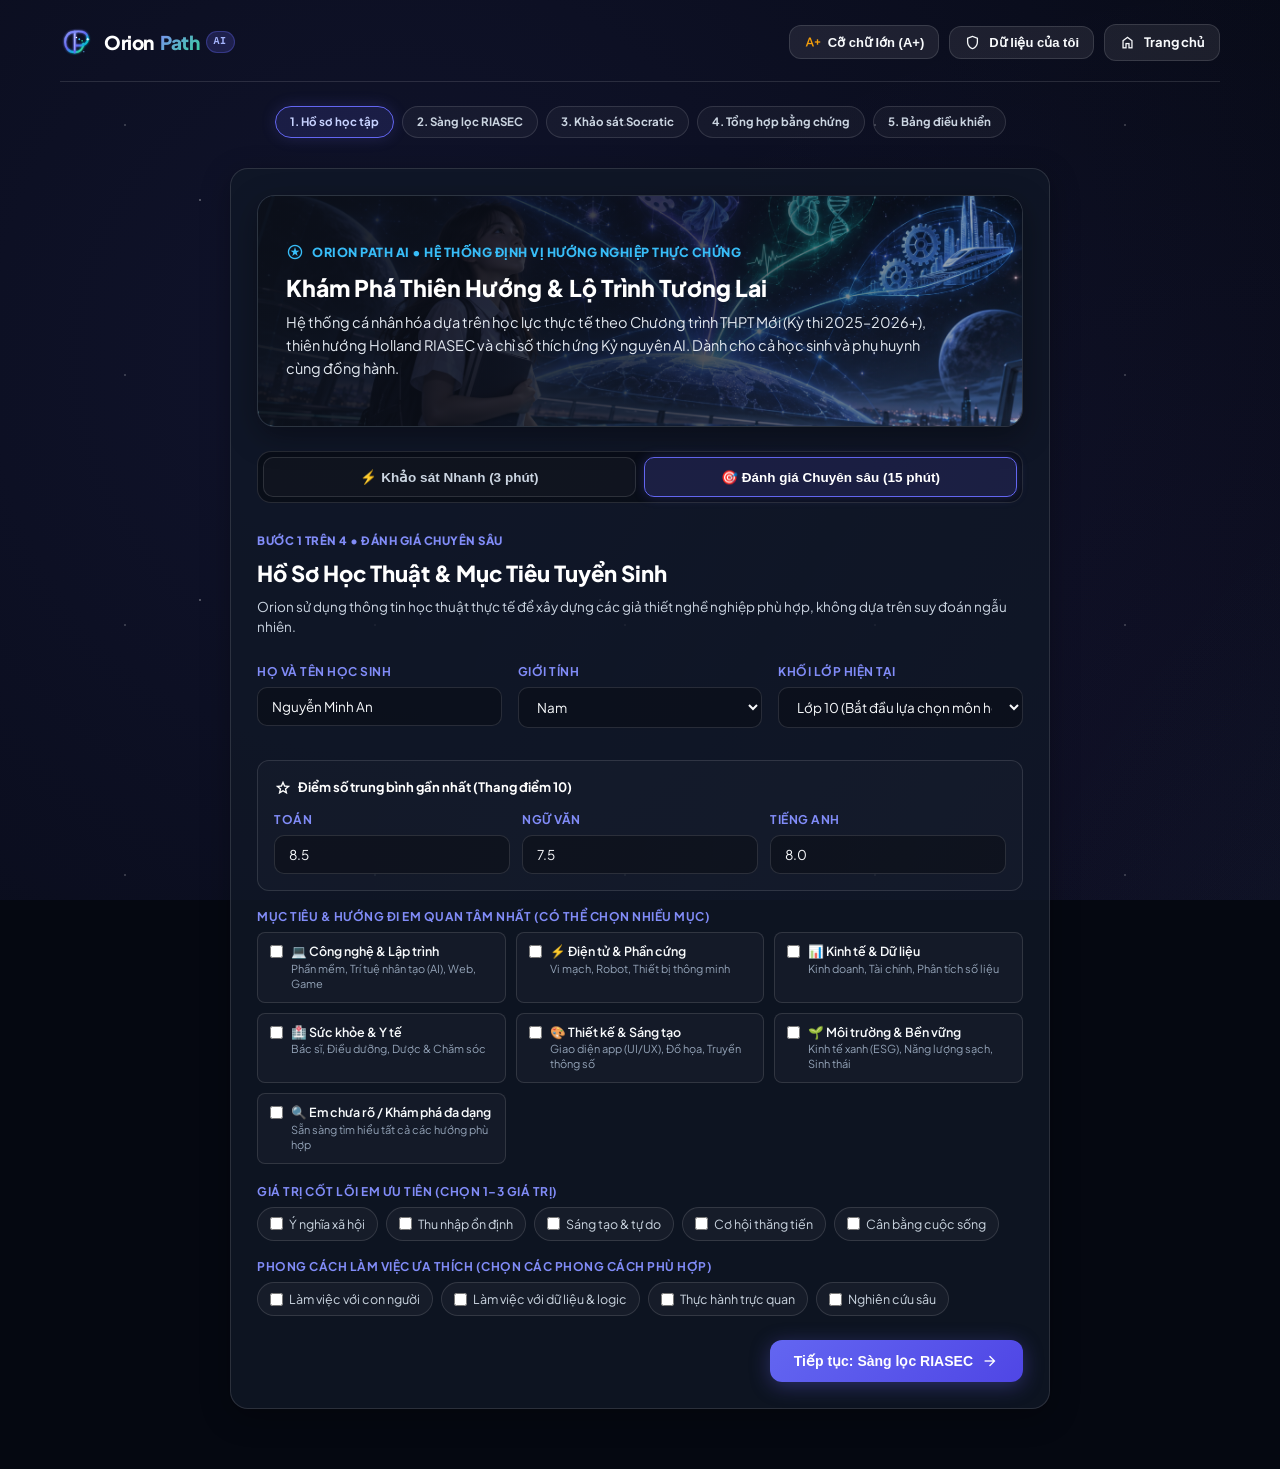
==== commit c350d81d: "chore(copy): simplify technical jargon and modernize THPT curriculum labels" ====
--- a/app.html
+++ b/app.html
@@ -125,7 +125,7 @@
                 Khám Phá Thiên Hướng & Lộ Trình Tương Lai
               </h1>
               <p style="font-size: 14.5px; color: #E2E8F0; line-height: 1.6; margin: 0;">
-                Hệ thống cá nhân hóa dựa trên học lực thực tế chuẩn GDPT 2018, sở thích Holland RIASEC và chỉ số thích ứng AI 2026+. Dành cho cả học sinh và phụ huynh cùng đồng hành.
+                Hệ thống cá nhân hóa dựa trên học lực thực tế theo Chương trình THPT Mới (Kỳ thi 2025–2026+), thiên hướng Holland RIASEC và chỉ số thích ứng Kỷ nguyên AI. Dành cho cả học sinh và phụ huynh cùng đồng hành.
               </p>
             </div>
           </div>
@@ -744,7 +744,7 @@
               <div class="panorama-banner" style="background-image: url('image/academic_pathways_gdpt.png'), url('academic_pathways_gdpt.png'); min-height: 210px;">
                 <div class="panorama-overlay"></div>
                 <div class="panorama-content" style="max-width: 700px;">
-                  <span style="font-size: 12px; font-weight: 800; text-transform: uppercase; color: #34D399; letter-spacing: 0.5px;">Chuẩn Quy Chế GDPT 2018 & Tuyển Sinh ĐH 2026+</span>
+                  <span style="font-size: 12px; font-weight: 800; text-transform: uppercase; color: #34D399; letter-spacing: 0.5px;">Chương Trình THPT Mới & Tuyển Sinh ĐH 2025–2026+</span>
                   <div style="font-size: 19px; font-weight: 800; color: #fff; margin-top: 4px; line-height: 1.35;">Tổ Hợp Môn Học & Chiến Lược Thi Đánh Giá Năng Lực (HSA / TSA)</div>
                   <div style="font-size: 14px; color: #E2E8F0; margin-top: 5px; line-height: 1.5;">Tối ưu hóa cơ hội xét tuyển và chọn môn tự chọn thông minh tại trường THPT theo đúng thực lực học tập.</div>
                 </div>
@@ -754,7 +754,7 @@
             <div class="results-section">
               <h3>
                 <span class="material-symbols-outlined text-secondary">school</span>
-                Lựa Chọn Môn Học THPT & Tổ Hợp Xét Tuyển Đại Học (GDPT 2018)
+                Lựa Chọn Môn Học THPT & Tổ Hợp Xét Tuyển Đại Học (Chương Trình Mới)
               </h3>
               <div id="combination-recommendation-box">
                 <!-- Dynamically populated -->
@@ -1939,7 +1939,7 @@
       document.getElementById('combination-recommendation-box').innerHTML = `
         <!-- Clarification: High School Curriculum vs Admission Combinations -->
         <div style="background: rgba(99, 102, 241, 0.08); border: 1px solid rgba(99, 102, 241, 0.25); border-radius: 10px; padding: 12px 16px; margin-bottom: 16px; font-size: 12px; color: #C7D2FE; line-height: 1.5;">
-          <strong>Phân biệt quan trọng:</strong> <em>Môn học THPT (Chương trình GDPT 2018)</em> gồm các môn bắt buộc (Toán, Văn, Lịch sử, Ngoại ngữ 1...) và cụm chuyên đề tự chọn. Còn <em>Tổ hợp môn xét tuyển (A00, A01, D01...)</em> là quy ước mã tổ hợp của Bộ GD&ĐT dùng để xét tuyển Đại học, không phải tên khóa học trên trường.
+          <strong>Phân biệt quan trọng:</strong> <em>Môn học tại trường cấp 3 (Chương trình THPT Mới)</em> gồm các môn bắt buộc (Toán, Văn, Lịch sử, Ngoại ngữ 1...) và các môn tự chọn học sinh đăng ký học. Còn <em>Tổ hợp xét tuyển (A00, A01, D01...)</em> là mã tổ hợp điểm thi dùng để nộp hồ sơ xét tuyển Đại học.
         </div>
 
         ${personalizedComboHtml}
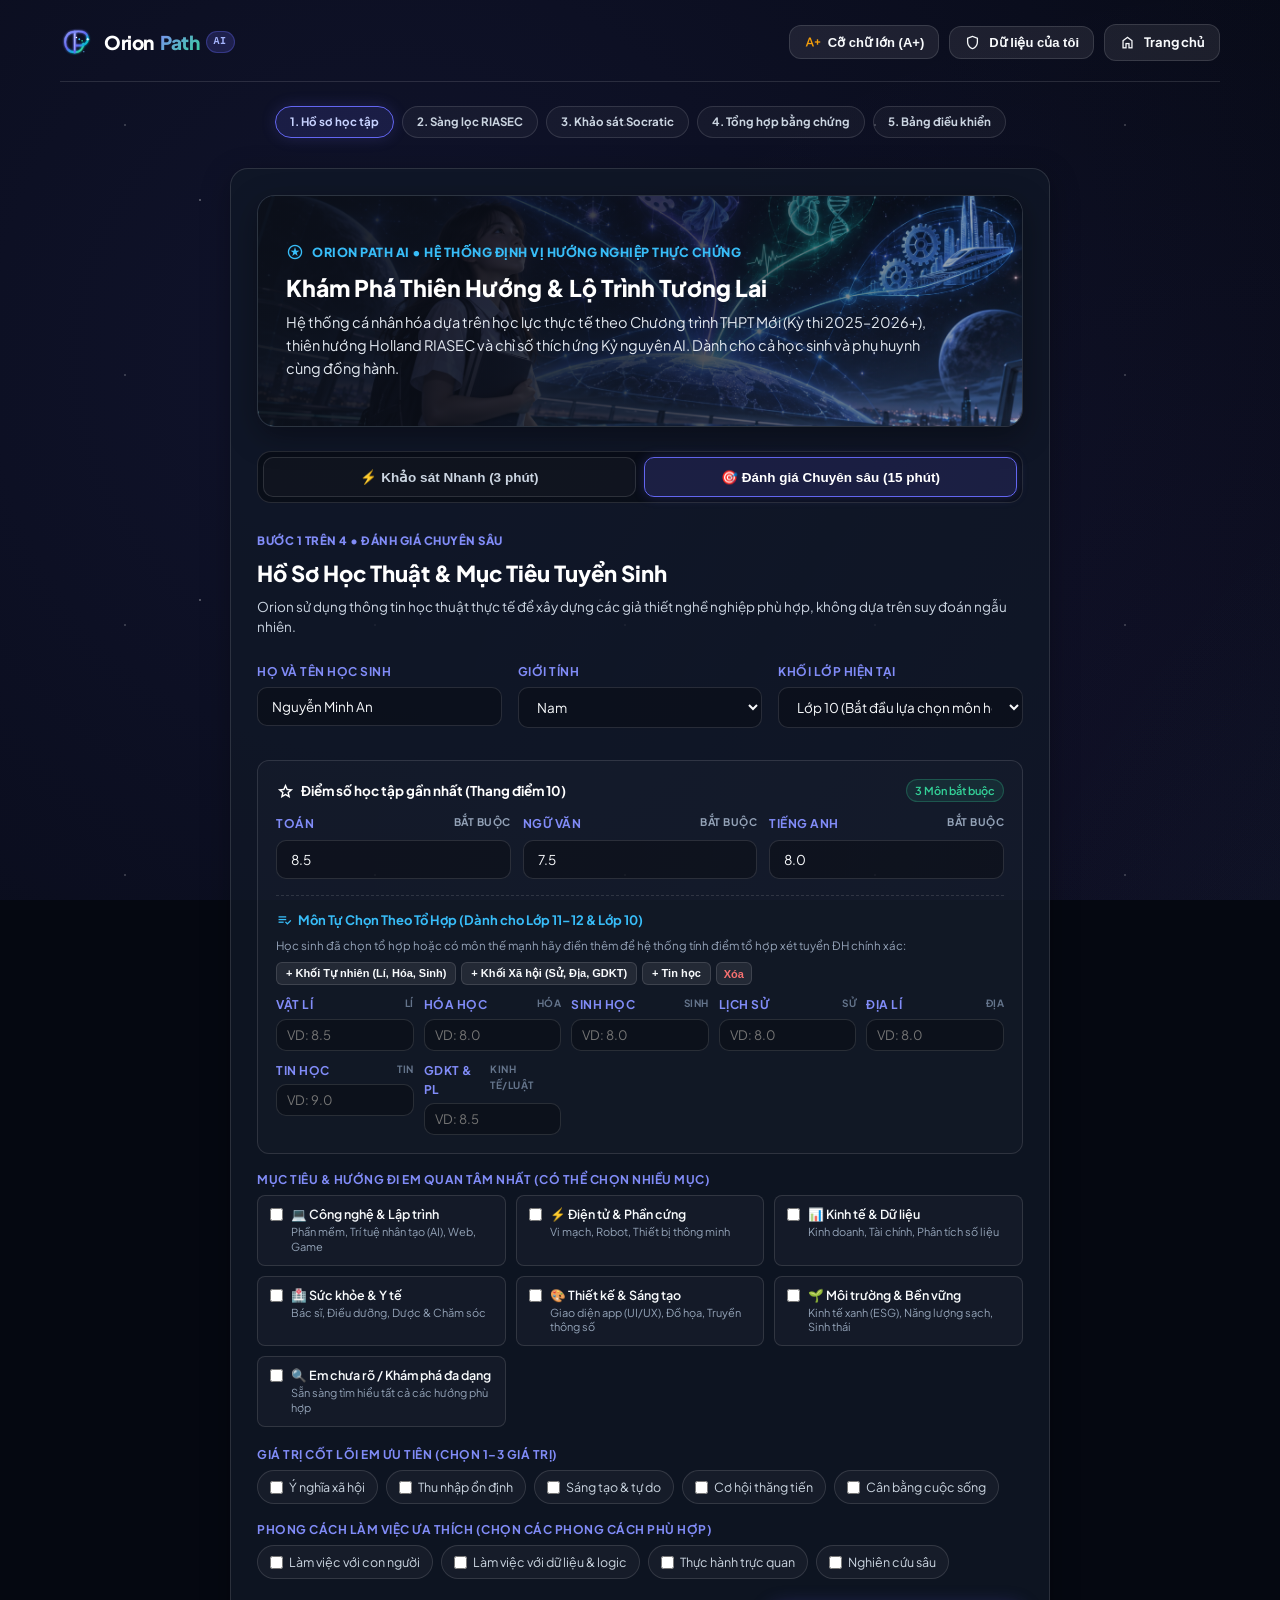
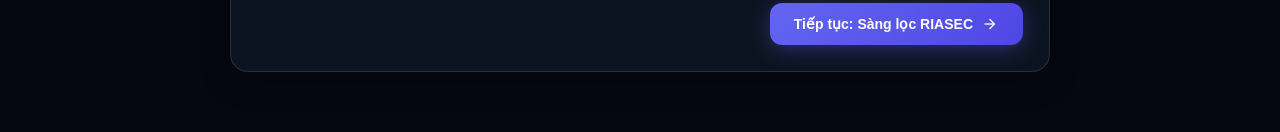
==== commit 60d8651c: "feat(academic): add elective subjects and real-time admission combination scoring for Grades 11-12" ====
--- a/app.html
+++ b/app.html
@@ -323,33 +323,128 @@
 
               <div class="form-group">
                 <label class="form-label" for="user-grade">Khối lớp hiện tại</label>
-                <select id="user-grade" class="form-control">
+                <select id="user-grade" class="form-control" onchange="handleUserGradeChange(this.value)">
                   <option value="Lớp 9">Lớp 9 (Chuẩn bị vào lớp 10)</option>
                   <option value="Lớp 10" selected>Lớp 10 (Bắt đầu lựa chọn môn học THPT)</option>
-                  <option value="Lớp 11">Lớp 11 (Chuẩn bị chứng chỉ & ĐGNL)</option>
-                  <option value="Lớp 12">Lớp 12 (Xét tuyển tốt nghiệp & Đại học)</option>
+                  <option value="Lớp 11">Lớp 11 (Đã chọn tổ hợp môn • Chuẩn bị ĐGNL/TSA)</option>
+                  <option value="Lớp 12">Lớp 12 (Đã có tổ hợp môn • Xét tuyển tốt nghiệp & ĐH)</option>
                 </select>
               </div>
             </div>
 
             <!-- Academic Scores Grid -->
-            <div style="background: rgba(255, 255, 255, 0.02); border: 1px solid var(--border-color); border-radius: 12px; padding: 16px; margin: 16px 0;">
-              <div style="font-size: 13px; font-weight: 700; color: #fff; margin-bottom: 12px; display: flex; align-items: center; gap: 6px;">
-                <span class="material-symbols-outlined text-secondary" style="font-size: 18px;">grade</span>
-                Điểm số trung bình gần nhất (Thang điểm 10)
-              </div>
+            <div style="background: rgba(255, 255, 255, 0.02); border: 1px solid var(--border-color); border-radius: 12px; padding: 18px; margin: 16px 0;">
+              <div style="display: flex; align-items: center; justify-content: space-between; flex-wrap: wrap; gap: 8px; margin-bottom: 12px;">
+                <div style="font-size: 13.5px; font-weight: 700; color: #fff; display: flex; align-items: center; gap: 6px;">
+                  <span class="material-symbols-outlined text-secondary" style="font-size: 19px;">grade</span>
+                  <span>Điểm số học tập gần nhất (Thang điểm 10)</span>
+                </div>
+                <span id="grade-advice-pill" style="font-size: 11px; color: #34D399; background: rgba(52, 211, 153, 0.1); border: 1px solid rgba(52, 211, 153, 0.25); padding: 2px 8px; border-radius: 9999px; font-weight: 600;">
+                  3 Môn bắt buộc
+                </span>
+              </div>
+
+              <!-- 3 Core Compulsory Subjects -->
               <div style="display: grid; grid-template-columns: repeat(3, 1fr); gap: 12px;">
                 <div class="form-group" style="margin-bottom: 0;">
-                  <label class="form-label" for="score-math">Toán</label>
-                  <input type="number" id="score-math" min="1" max="10" step="0.1" class="form-control" value="8.5" required>
+                  <label class="form-label" for="score-math" style="display: flex; justify-content: space-between;">
+                    <span>Toán</span>
+                    <span style="font-size: 10.5px; color: #94A3B8;">Bắt buộc</span>
+                  </label>
+                  <input type="number" id="score-math" min="1" max="10" step="0.1" class="form-control" value="8.5" oninput="updateLiveCombinationPreview()" required>
                 </div>
                 <div class="form-group" style="margin-bottom: 0;">
-                  <label class="form-label" for="score-literature">Ngữ văn</label>
-                  <input type="number" id="score-literature" min="1" max="10" step="0.1" class="form-control" value="7.5" required>
+                  <label class="form-label" for="score-literature" style="display: flex; justify-content: space-between;">
+                    <span>Ngữ văn</span>
+                    <span style="font-size: 10.5px; color: #94A3B8;">Bắt buộc</span>
+                  </label>
+                  <input type="number" id="score-literature" min="1" max="10" step="0.1" class="form-control" value="7.5" oninput="updateLiveCombinationPreview()" required>
                 </div>
                 <div class="form-group" style="margin-bottom: 0;">
-                  <label class="form-label" for="score-english">Tiếng Anh</label>
-                  <input type="number" id="score-english" min="1" max="10" step="0.1" class="form-control" value="8.0" required>
+                  <label class="form-label" for="score-english" style="display: flex; justify-content: space-between;">
+                    <span>Tiếng Anh</span>
+                    <span style="font-size: 10.5px; color: #94A3B8;">Bắt buộc</span>
+                  </label>
+                  <input type="number" id="score-english" min="1" max="10" step="0.1" class="form-control" value="8.0" oninput="updateLiveCombinationPreview()" required>
+                </div>
+              </div>
+
+              <!-- Elective Subjects for Grade 11-12 & Grade 10 -->
+              <div id="elective-subjects-wrapper" style="margin-top: 16px; padding-top: 14px; border-top: 1px dashed rgba(255, 255, 255, 0.12);">
+                <div style="display: flex; align-items: center; justify-content: space-between; flex-wrap: wrap; gap: 8px; margin-bottom: 10px;">
+                  <div>
+                    <span style="font-size: 13px; font-weight: 700; color: #38BDF8; display: inline-flex; align-items: center; gap: 5px;">
+                      <span class="material-symbols-outlined" style="font-size: 17px;">playlist_add_check</span>
+                      Môn Tự Chọn Theo Tổ Hợp (Dành cho Lớp 11–12 & Lớp 10)
+                    </span>
+                    <p style="font-size: 11.5px; color: #94A3B8; margin: 3px 0 0 0; line-height: 1.4;">
+                      Học sinh đã chọn tổ hợp hoặc có môn thế mạnh hãy điền thêm để hệ thống tính điểm tổ hợp xét tuyển ĐH chính xác:
+                    </p>
+                  </div>
+                  <div style="display: flex; gap: 5px; flex-wrap: wrap;">
+                    <button type="button" onclick="quickFillElectives('stem')" class="btn btn-secondary" style="padding: 4px 9px; font-size: 11px; border-radius: 6px;" title="Điền nhanh gợi ý tổ hợp tự nhiên">+ Khối Tự nhiên (Lí, Hóa, Sinh)</button>
+                    <button type="button" onclick="quickFillElectives('social')" class="btn btn-secondary" style="padding: 4px 9px; font-size: 11px; border-radius: 6px;" title="Điền nhanh gợi ý tổ hợp xã hội">+ Khối Xã hội (Sử, Địa, GDKT)</button>
+                    <button type="button" onclick="quickFillElectives('tech')" class="btn btn-secondary" style="padding: 4px 9px; font-size: 11px; border-radius: 6px;" title="Điền nhanh Tin học">+ Tin học</button>
+                    <button type="button" onclick="clearElectives()" class="btn btn-secondary" style="padding: 4px 7px; font-size: 11px; border-radius: 6px; color: #F87171;" title="Xóa môn tự chọn">Xóa</button>
+                  </div>
+                </div>
+
+                <!-- 7 Elective Subject Inputs -->
+                <div style="display: grid; grid-template-columns: repeat(auto-fill, minmax(115px, 1fr)); gap: 10px;">
+                  <div class="form-group" style="margin-bottom: 0;">
+                    <label class="form-label" for="score-physics" style="font-size: 12px; margin-bottom: 4px; display: flex; justify-content: space-between;">
+                      <span>Vật lí</span>
+                      <span style="font-size: 10px; color: #64748B;">Lí</span>
+                    </label>
+                    <input type="number" id="score-physics" min="1" max="10" step="0.1" class="form-control" placeholder="VD: 8.5" oninput="updateLiveCombinationPreview()" style="padding: 7px 10px; font-size: 13px;">
+                  </div>
+                  <div class="form-group" style="margin-bottom: 0;">
+                    <label class="form-label" for="score-chemistry" style="font-size: 12px; margin-bottom: 4px; display: flex; justify-content: space-between;">
+                      <span>Hóa học</span>
+                      <span style="font-size: 10px; color: #64748B;">Hóa</span>
+                    </label>
+                    <input type="number" id="score-chemistry" min="1" max="10" step="0.1" class="form-control" placeholder="VD: 8.0" oninput="updateLiveCombinationPreview()" style="padding: 7px 10px; font-size: 13px;">
+                  </div>
+                  <div class="form-group" style="margin-bottom: 0;">
+                    <label class="form-label" for="score-biology" style="font-size: 12px; margin-bottom: 4px; display: flex; justify-content: space-between;">
+                      <span>Sinh học</span>
+                      <span style="font-size: 10px; color: #64748B;">Sinh</span>
+                    </label>
+                    <input type="number" id="score-biology" min="1" max="10" step="0.1" class="form-control" placeholder="VD: 8.0" oninput="updateLiveCombinationPreview()" style="padding: 7px 10px; font-size: 13px;">
+                  </div>
+                  <div class="form-group" style="margin-bottom: 0;">
+                    <label class="form-label" for="score-history" style="font-size: 12px; margin-bottom: 4px; display: flex; justify-content: space-between;">
+                      <span>Lịch sử</span>
+                      <span style="font-size: 10px; color: #64748B;">Sử</span>
+                    </label>
+                    <input type="number" id="score-history" min="1" max="10" step="0.1" class="form-control" placeholder="VD: 8.0" oninput="updateLiveCombinationPreview()" style="padding: 7px 10px; font-size: 13px;">
+                  </div>
+                  <div class="form-group" style="margin-bottom: 0;">
+                    <label class="form-label" for="score-geography" style="font-size: 12px; margin-bottom: 4px; display: flex; justify-content: space-between;">
+                      <span>Địa lí</span>
+                      <span style="font-size: 10px; color: #64748B;">Địa</span>
+                    </label>
+                    <input type="number" id="score-geography" min="1" max="10" step="0.1" class="form-control" placeholder="VD: 8.0" oninput="updateLiveCombinationPreview()" style="padding: 7px 10px; font-size: 13px;">
+                  </div>
+                  <div class="form-group" style="margin-bottom: 0;">
+                    <label class="form-label" for="score-informatics" style="font-size: 12px; margin-bottom: 4px; display: flex; justify-content: space-between;">
+                      <span>Tin học</span>
+                      <span style="font-size: 10px; color: #64748B;">Tin</span>
+                    </label>
+                    <input type="number" id="score-informatics" min="1" max="10" step="0.1" class="form-control" placeholder="VD: 9.0" oninput="updateLiveCombinationPreview()" style="padding: 7px 10px; font-size: 13px;">
+                  </div>
+                  <div class="form-group" style="margin-bottom: 0;">
+                    <label class="form-label" for="score-civics" style="font-size: 12px; margin-bottom: 4px; display: flex; justify-content: space-between;">
+                      <span>GDKT & PL</span>
+                      <span style="font-size: 10px; color: #64748B;">Kinh tế/Luật</span>
+                    </label>
+                    <input type="number" id="score-civics" min="1" max="10" step="0.1" class="form-control" placeholder="VD: 8.5" oninput="updateLiveCombinationPreview()" style="padding: 7px 10px; font-size: 13px;">
+                  </div>
+                </div>
+
+                <!-- Real-time Live Preview of calculated admission combinations -->
+                <div id="combination-live-preview" style="margin-top: 12px; display: none; background: rgba(56, 189, 248, 0.08); border: 1px solid rgba(56, 189, 248, 0.25); border-radius: 8px; padding: 10px 14px; font-size: 12px; color: #BAE6FD;">
+                  <!-- Dynamically populated -->
                 </div>
               </div>
             </div>
@@ -1175,6 +1270,92 @@
     let isFastTrackMode = false;
     let globalParentAnswers = null;
 
+    // Grade change handler & Elective subjects management
+    function handleUserGradeChange(grade) {
+      const advicePill = document.getElementById('grade-advice-pill');
+      if (!advicePill) return;
+      if (grade === 'Lớp 11' || grade === 'Lớp 12') {
+        advicePill.textContent = 'Lớp 11–12: Nên điền các môn trong tổ hợp đã chọn';
+        advicePill.style.color = '#38BDF8';
+        advicePill.style.background = 'rgba(56, 189, 248, 0.12)';
+        advicePill.style.borderColor = 'rgba(56, 189, 248, 0.35)';
+      } else {
+        advicePill.textContent = '3 Môn bắt buộc';
+        advicePill.style.color = '#34D399';
+        advicePill.style.background = 'rgba(52, 211, 153, 0.1)';
+        advicePill.style.borderColor = 'rgba(52, 211, 153, 0.25)';
+      }
+    }
+
+    function quickFillElectives(type) {
+      const setVal = (id, val) => {
+        const el = document.getElementById(id);
+        if (el) el.value = val;
+      };
+      if (type === 'stem') {
+        setVal('score-physics', '8.5');
+        setVal('score-chemistry', '8.0');
+        setVal('score-biology', '8.0');
+      } else if (type === 'social') {
+        setVal('score-history', '8.0');
+        setVal('score-geography', '8.0');
+        setVal('score-civics', '8.5');
+      } else if (type === 'tech') {
+        setVal('score-informatics', '9.0');
+        setVal('score-physics', '8.5');
+      }
+      updateLiveCombinationPreview();
+    }
+
+    function clearElectives() {
+      ['score-physics', 'score-chemistry', 'score-biology', 'score-history', 'score-geography', 'score-informatics', 'score-civics'].forEach(id => {
+        const el = document.getElementById(id);
+        if (el) el.value = '';
+      });
+      updateLiveCombinationPreview();
+    }
+
+    function updateLiveCombinationPreview() {
+      const getVal = (id) => {
+        const el = document.getElementById(id);
+        if (!el || el.value === '' || isNaN(parseFloat(el.value))) return null;
+        return parseFloat(el.value);
+      };
+      const m = getVal('score-math');
+      const v = getVal('score-literature');
+      const a = getVal('score-english');
+      const l = getVal('score-physics');
+      const h = getVal('score-chemistry');
+      const s = getVal('score-biology');
+      const su = getVal('score-history');
+      const d = getVal('score-geography');
+
+      const combos = [];
+      if (m !== null && l !== null && h !== null) combos.push(`A00: ${(m + l + h).toFixed(1)}đ`);
+      if (m !== null && l !== null && a !== null) combos.push(`A01: ${(m + l + a).toFixed(1)}đ`);
+      if (m !== null && h !== null && s !== null) combos.push(`B00: ${(m + h + s).toFixed(1)}đ`);
+      if (v !== null && su !== null && d !== null) combos.push(`C00: ${(v + su + d).toFixed(1)}đ`);
+      if (m !== null && v !== null && a !== null) combos.push(`D01: ${(m + v + a).toFixed(1)}đ`);
+      if (m !== null && h !== null && a !== null) combos.push(`D07: ${(m + h + a).toFixed(1)}đ`);
+
+      const previewBox = document.getElementById('combination-live-preview');
+      if (!previewBox) return;
+      if (combos.length > 0) {
+        previewBox.style.display = 'block';
+        previewBox.innerHTML = `
+          <div style="display: flex; align-items: center; gap: 6px; font-weight: 700; color: #38BDF8; margin-bottom: 4px;">
+            <span class="material-symbols-outlined" style="font-size: 16px;">bolt</span>
+            <span>Điểm dự phóng các tổ hợp xét tuyển đã đủ môn:</span>
+          </div>
+          <div style="display: flex; gap: 8px; flex-wrap: wrap;">
+            ${combos.map(c => `<span style="background: rgba(56, 189, 248, 0.15); border: 1px solid rgba(56, 189, 248, 0.3); padding: 2px 8px; border-radius: 4px; font-weight: 700; font-size: 12px; color: #E0F2FE;">${c}</span>`).join('')}
+          </div>
+        `;
+      } else {
+        previewBox.style.display = 'none';
+      }
+    }
+
     // Mode Switcher (Fast-Track 3-min vs Deep-Dive 15-min)
     function switchScreen1Mode(mode) {
       currentMode = mode;
@@ -1513,9 +1694,23 @@
       const name = isFastTrackMode ? (document.getElementById('fast-fullname').value || 'Học sinh') : (document.getElementById('user-fullname').value || 'Học sinh');
       const gender = isFastTrackMode ? 'Chưa rõ' : (document.getElementById('user-gender').value || 'Chưa rõ');
       const grade = isFastTrackMode ? (document.getElementById('fast-grade').value || 'Lớp 10') : (document.getElementById('user-grade').value || 'Lớp 10');
-      const math = isFastTrackMode ? null : (!isNaN(parseFloat(document.getElementById('score-math').value)) ? parseFloat(document.getElementById('score-math').value) : null);
-      const lit = isFastTrackMode ? null : (!isNaN(parseFloat(document.getElementById('score-literature').value)) ? parseFloat(document.getElementById('score-literature').value) : null);
-      const eng = isFastTrackMode ? null : (!isNaN(parseFloat(document.getElementById('score-english').value)) ? parseFloat(document.getElementById('score-english').value) : null);
+
+      const parseInputScore = (id) => {
+        const el = document.getElementById(id);
+        if (!el || el.value === '' || isNaN(parseFloat(el.value))) return null;
+        return parseFloat(el.value);
+      };
+
+      const math = isFastTrackMode ? null : parseInputScore('score-math');
+      const lit = isFastTrackMode ? null : parseInputScore('score-literature');
+      const eng = isFastTrackMode ? null : parseInputScore('score-english');
+      const physics = isFastTrackMode ? null : parseInputScore('score-physics');
+      const chemistry = isFastTrackMode ? null : parseInputScore('score-chemistry');
+      const biology = isFastTrackMode ? null : parseInputScore('score-biology');
+      const history = isFastTrackMode ? null : parseInputScore('score-history');
+      const geography = isFastTrackMode ? null : parseInputScore('score-geography');
+      const informatics = isFastTrackMode ? null : parseInputScore('score-informatics');
+      const civics = isFastTrackMode ? null : parseInputScore('score-civics');
 
       // Fast-Track must NOT silently inherit hidden Deep-Dive selections (Section 16)
       const checkedTargets = isFastTrackMode ? [] : Array.from(document.querySelectorAll('input[name="target_orientations"]:checked')).map(cb => cb.value);
@@ -1543,6 +1738,13 @@
         math,
         lit,
         eng,
+        physics,
+        chemistry,
+        biology,
+        history,
+        geography,
+        informatics,
+        civics,
         riasecScores: computedRiasecScores,
         riasec: Object.entries(computedRiasecScores).sort((a,b)=>b[1]-a[1]).map(e=>`${e[0]}: ${e[1]}`).join(', '),
         targets: checkedTargets,
@@ -1652,7 +1854,14 @@
         academic: {
           math: globalStudentCareerProfile.math,
           lit: globalStudentCareerProfile.lit,
-          eng: globalStudentCareerProfile.eng
+          eng: globalStudentCareerProfile.eng,
+          physics: globalStudentCareerProfile.physics,
+          chemistry: globalStudentCareerProfile.chemistry,
+          biology: globalStudentCareerProfile.biology,
+          history: globalStudentCareerProfile.history,
+          geography: globalStudentCareerProfile.geography,
+          informatics: globalStudentCareerProfile.informatics,
+          civics: globalStudentCareerProfile.civics
         },
         targets: globalStudentCareerProfile.targets
       });
@@ -1915,9 +2124,53 @@
         const topRiasec = window.orionCareerEngine.getTopRiasecCodes(computedRiasecScores)[0] || 'I';
         const combo = window.orionCareerEngine.recommendCombination(topRiasec, {
           math: globalStudentCareerProfile.math,
-          eng: globalStudentCareerProfile.eng
+          lit: globalStudentCareerProfile.lit,
+          eng: globalStudentCareerProfile.eng,
+          physics: globalStudentCareerProfile.physics,
+          chemistry: globalStudentCareerProfile.chemistry,
+          biology: globalStudentCareerProfile.biology,
+          history: globalStudentCareerProfile.history,
+          geography: globalStudentCareerProfile.geography,
+          informatics: globalStudentCareerProfile.informatics,
+          civics: globalStudentCareerProfile.civics
         });
         const comboData = window.EDUCATION_DATABASE ? window.EDUCATION_DATABASE.subjectCombinations[combo.primaryCombo] : null;
+        const backupData = window.EDUCATION_DATABASE ? window.EDUCATION_DATABASE.subjectCombinations[combo.backupCombo] : null;
+
+        let scoredCombosHtml = '';
+        if (combo.scoredCombos && combo.scoredCombos.length > 0) {
+          scoredCombosHtml = `
+            <div style="margin-top: 16px; background: rgba(255,255,255,0.02); border: 1px solid var(--border-color); border-radius: 12px; padding: 18px;">
+              <div style="display:flex; justify-content:space-between; align-items:center; margin-bottom:12px; flex-wrap:wrap; gap:8px;">
+                <h4 style="font-size: 14.5px; font-weight:700; color:#fff; margin:0; display:flex; align-items:center; gap:6px;">
+                  <span class="material-symbols-outlined text-secondary" style="font-size: 18px;">calculate</span>
+                  Bảng Điểm Dự Phóng Các Tổ Hợp Xét Tuyển ĐH Của Em
+                </h4>
+                <span style="font-size:11.5px; color:#94A3B8;">Tính tự động từ các môn em đã nhập</span>
+              </div>
+              <div style="display:grid; grid-template-columns: repeat(auto-fit, minmax(260px, 1fr)); gap: 10px;">
+                ${combo.scoredCombos.map((sc) => {
+                  const isPrimary = sc.code === combo.primaryCombo;
+                  const isBackup = sc.code === combo.backupCombo;
+                  const tag = isPrimary ? '<span style="background:rgba(16,185,129,0.2); color:#34D399; font-size:10.5px; font-weight:700; padding:2px 8px; border-radius:4px;">Tối ưu nhất</span>' : (isBackup ? '<span style="background:rgba(99,102,241,0.2); color:#A5B4FC; font-size:10.5px; font-weight:700; padding:2px 8px; border-radius:4px;">Dự phòng an toàn</span>' : '');
+                  return `
+                    <div style="background: ${isPrimary ? 'rgba(16,185,129,0.06)' : 'rgba(255,255,255,0.02)'}; border: 1px solid ${isPrimary ? 'rgba(16,185,129,0.35)' : 'var(--border-color)'}; border-radius: 10px; padding: 12px 14px;">
+                      <div style="display:flex; justify-content:space-between; align-items:center; margin-bottom:6px;">
+                        <span style="font-weight:800; font-size:15px; color:${isPrimary ? '#34D399' : '#fff'};">${sc.code}</span>
+                        ${tag}
+                      </div>
+                      <div style="font-size:12px; color:#CBD5E1; margin-bottom:6px;">${sc.name}</div>
+                      <div style="display:flex; justify-content:space-between; align-items:center; border-top:1px dashed rgba(255,255,255,0.08); margin-top:6px; padding-top:6px;">
+                        <span style="font-size:11px; color:#94A3B8;">${sc.subjectDetails}</span>
+                        <span style="font-size:14px; font-weight:800; color:#FBBF24;">${sc.score} / 30đ</span>
+                      </div>
+                    </div>
+                  `;
+                }).join('')}
+              </div>
+            </div>
+          `;
+        }
 
         personalizedComboHtml = `
           <div style="background: rgba(255,255,255,0.02); border: 1px solid var(--border-color); border-radius: 12px; padding: 18px; margin-bottom: 16px;">
@@ -1928,9 +2181,10 @@
             </div>
             <p style="font-size:13px; color:var(--text-muted); line-height:1.5; margin-bottom:12px;">${combo.rationale}</p>
             <div style="font-size:12px; color:#A5B4FC; background:rgba(99,102,241,0.08); padding:8px 12px; border-radius:8px;">
-              💡 <strong>Tổ hợp phụ nên cân nhắc dự phòng:</strong> ${combo.backupCombo}
-            </div>
-          </div>
+              💡 <strong>Tổ hợp phụ nên cân nhắc dự phòng:</strong> ${combo.backupCombo} ${backupData ? '(' + backupData.name + ')' : ''}
+            </div>
+          </div>
+          ${scoredCombosHtml}
         `;
       }
 
@@ -2217,8 +2471,19 @@
               <div style="font-weight:700; color:#fff; margin-top:2px;">${globalStudentCareerProfile.name || 'Học sinh'} (${globalStudentCareerProfile.grade || 'Lớp 10'})</div>
             </div>
             <div style="background:rgba(0,0,0,0.2); padding:10px 12px; border-radius:8px;">
-              <div style="color:var(--text-muted); font-size:11px;">Điểm học lực nền tảng</div>
-              <div style="font-weight:700; color:#fff; margin-top:2px;">Toán ${globalStudentCareerProfile.math} • Văn ${globalStudentCareerProfile.lit} • Anh ${globalStudentCareerProfile.eng}</div>
+              <div style="color:var(--text-muted); font-size:11px;">Điểm học lực & tổ hợp môn</div>
+              <div style="font-weight:700; color:#fff; margin-top:2px;">${(() => {
+                const p = globalStudentCareerProfile;
+                const electivesArr = [];
+                if (p.physics) electivesArr.push(`Lí ${p.physics}`);
+                if (p.chemistry) electivesArr.push(`Hóa ${p.chemistry}`);
+                if (p.biology) electivesArr.push(`Sinh ${p.biology}`);
+                if (p.history) electivesArr.push(`Sử ${p.history}`);
+                if (p.geography) electivesArr.push(`Địa ${p.geography}`);
+                if (p.informatics) electivesArr.push(`Tin ${p.informatics}`);
+                if (p.civics) electivesArr.push(`KTPL ${p.civics}`);
+                return `Toán ${p.math || '—'} • Văn ${p.lit || '—'} • Anh ${p.eng || '—'}` + (electivesArr.length > 0 ? ` • ${electivesArr.join(' • ')}` : '');
+              })()}</div>
             </div>
             <div style="background:rgba(0,0,0,0.2); padding:10px 12px; border-radius:8px;">
               <div style="color:var(--text-muted); font-size:11px;">Thử nghiệm đã hoàn thành</div>
@@ -2560,6 +2825,28 @@
           if (fgr) fgr.value = globalStudentCareerProfile.grade;
         }
 
+        // Restore academic scores if present
+        const scoreFields = [
+          ['score-math', globalStudentCareerProfile.math],
+          ['score-lit', globalStudentCareerProfile.lit],
+          ['score-eng', globalStudentCareerProfile.eng],
+          ['score-physics', globalStudentCareerProfile.physics],
+          ['score-chemistry', globalStudentCareerProfile.chemistry],
+          ['score-biology', globalStudentCareerProfile.biology],
+          ['score-history', globalStudentCareerProfile.history],
+          ['score-geography', globalStudentCareerProfile.geography],
+          ['score-informatics', globalStudentCareerProfile.informatics],
+          ['score-civics', globalStudentCareerProfile.civics]
+        ];
+        scoreFields.forEach(([id, val]) => {
+          const el = document.getElementById(id);
+          if (el && val !== null && val !== undefined) el.value = val;
+        });
+
+        if (typeof updateLiveCombinationPreview === 'function') {
+          updateLiveCombinationPreview();
+        }
+
         collectProfilesAndRenderDashboard();
         goToScreen(5);
       } catch (e) {
@@ -2577,17 +2864,45 @@
         academic: {
           math: globalStudentCareerProfile.math,
           lit: globalStudentCareerProfile.lit,
-          eng: globalStudentCareerProfile.eng
+          eng: globalStudentCareerProfile.eng,
+          physics: globalStudentCareerProfile.physics,
+          chemistry: globalStudentCareerProfile.chemistry,
+          biology: globalStudentCareerProfile.biology,
+          history: globalStudentCareerProfile.history,
+          geography: globalStudentCareerProfile.geography,
+          informatics: globalStudentCareerProfile.informatics,
+          civics: globalStudentCareerProfile.civics
         },
         targets: globalStudentCareerProfile.targets
       }) : [];
 
+      let comboSummary = '';
+      if (window.orionCareerEngine) {
+        const topRiasec = window.orionCareerEngine.getTopRiasecCodes(computedRiasecScores)[0] || 'I';
+        const combo = window.orionCareerEngine.recommendCombination(topRiasec, {
+          math: globalStudentCareerProfile.math,
+          lit: globalStudentCareerProfile.lit,
+          eng: globalStudentCareerProfile.eng,
+          physics: globalStudentCareerProfile.physics,
+          chemistry: globalStudentCareerProfile.chemistry,
+          biology: globalStudentCareerProfile.biology,
+          history: globalStudentCareerProfile.history,
+          geography: globalStudentCareerProfile.geography,
+          informatics: globalStudentCareerProfile.informatics,
+          civics: globalStudentCareerProfile.civics
+        });
+        if (combo && combo.primaryCombo) {
+          comboSummary = `🎯 Tổ hợp đề xuất: ${combo.primaryCombo} (Dự phòng: ${combo.backupCombo})\n`;
+        }
+      }
+
       const topCareers = hypotheses.slice(0, 3).map((h, i) => `${i + 1}. ${h.name} (${h.signalLevelLabel || 'Tín hiệu tốt'})`).join('\n');
       const shareUrl = window.location.origin + window.location.pathname + `?ref=share`;
 
       const summary = `🌟 BẢN ĐỒ HƯỚNG NGHIỆP — ORION PATH AI\n` +
         `👤 Học sinh: ${name} (${grade})\n` +
         `📊 Mã thiên hướng RIASEC: ${topCodes}\n` +
+        comboSummary +
         `💼 Top giả thiết nghề nghiệp phù hợp:\n${topCareers}\n` +
         `🔗 Xem chi tiết tại: ${shareUrl}`;
 
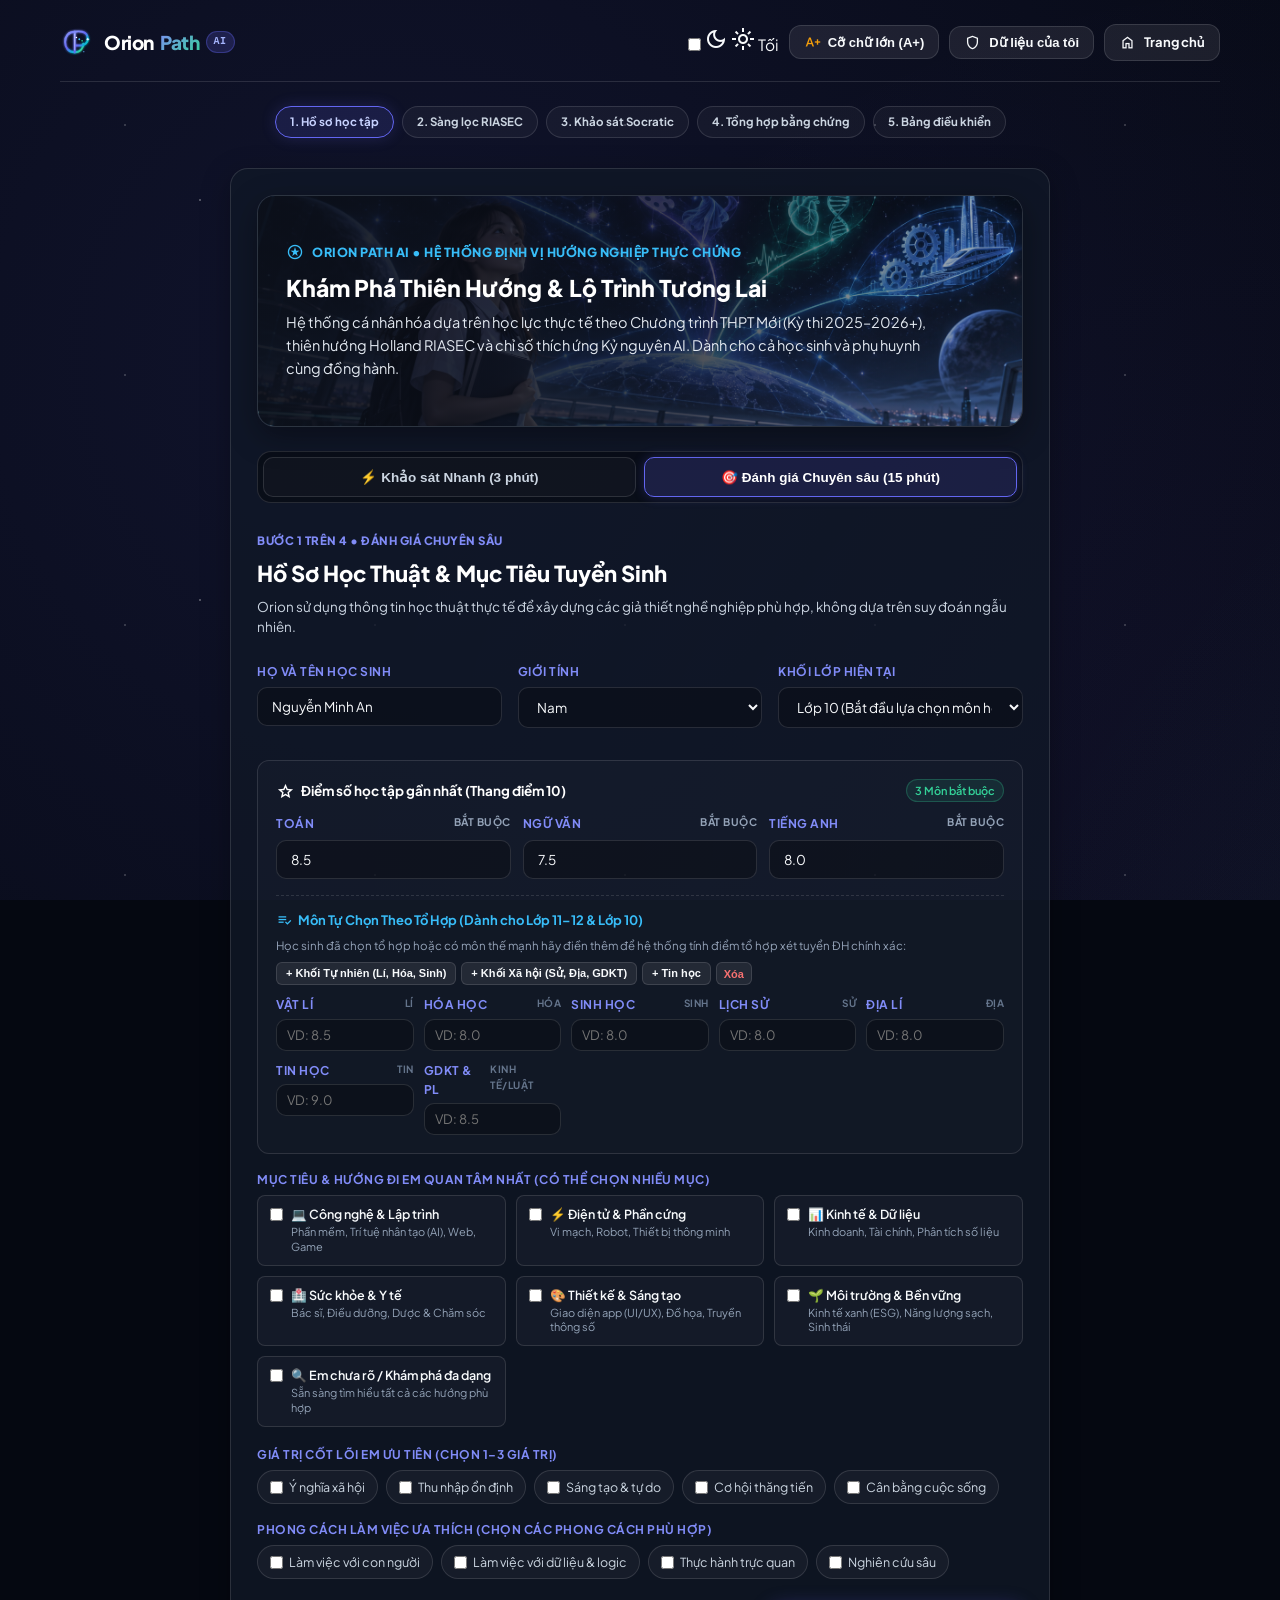
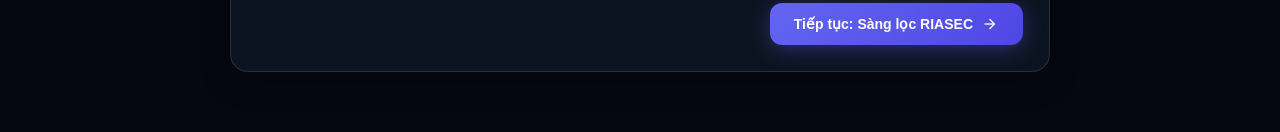
==== commit 3d97c69f: "feat(ui): add light/dark mode slider switch & address Alibaba OCR findings" ====
--- a/app.html
+++ b/app.html
@@ -84,6 +84,17 @@
         <span style="font-size: 13px; color: var(--text-muted); display: none;" id="active-student-badge">
           👤 <strong style="color: var(--text-main);" id="badge-student-name">Học sinh</strong>
         </span>
+        <!-- Theme Mode Slider Switch -->
+        <div class="theme-switch-wrapper" title="Chuyển chế độ Giao diện Sáng / Tối">
+          <label class="theme-switch" for="theme-toggle-app" aria-label="Chuyển đổi giao diện Sáng / Tối">
+            <input type="checkbox" id="theme-toggle-app" onchange="handleThemeToggle(this.checked)">
+            <span class="theme-slider">
+              <span class="material-symbols-outlined switch-icon-moon">dark_mode</span>
+              <span class="material-symbols-outlined switch-icon-sun">light_mode</span>
+            </span>
+          </label>
+          <span class="theme-switch-label" id="theme-mode-label" onclick="document.getElementById('theme-toggle-app').click()">Tối</span>
+        </div>
         <button type="button" id="parent-font-toggle-btn" onclick="toggleParentFontSize()" class="btn btn-secondary" style="padding: 7px 14px; font-size: 13px; display: flex; align-items: center; gap: 6px;" title="Phóng to cỡ chữ cho cha mẹ dễ đọc">
           <span class="material-symbols-outlined" style="font-size: 18px; color: #F59E0B;">text_increase</span>
           <span id="font-toggle-label">Cỡ chữ lớn (A+)</span>
@@ -1554,7 +1565,14 @@
             academic: {
               math: profile ? profile.math : null,
               lit: profile ? profile.lit : null,
-              eng: profile ? profile.eng : null
+              eng: profile ? profile.eng : null,
+              physics: profile ? profile.physics : null,
+              chemistry: profile ? profile.chemistry : null,
+              biology: profile ? profile.biology : null,
+              history: profile ? profile.history : null,
+              geography: profile ? profile.geography : null,
+              informatics: profile ? profile.informatics : null,
+              civics: profile ? profile.civics : null
             },
             targets: profile ? profile.targets : []
           });
@@ -2665,6 +2683,7 @@
       chatBox.appendChild(userDiv);
       input.value = '';
       chatBox.scrollTop = chatBox.scrollHeight;
+      lastChatMessage = text;
 
       // Loading bot message
       const botDiv = document.createElement('div');
@@ -2680,20 +2699,18 @@
         if (res && res.error) {
           botDiv.innerHTML = `
             <div style="color:#ef4444; line-height:1.4;">
-              <div style="margin-bottom:6px;">⚠️ ${res.error}</div>
-              <button type="button" onclick="retryChat('${text.replace(/'/g, "\\'")}')" style="background:rgba(239,68,68,0.2); border:1px solid #ef4444; color:#fff; font-size:11px; padding:3px 10px; border-radius:6px; cursor:pointer;">Thử lại</button>
+              <div style="margin-bottom:6px;">⚠️ ${escapeHtmlStr(res.error)}</div>
+              <button type="button" onclick="retryLastChatMessage()" style="background:rgba(239,68,68,0.2); border:1px solid #ef4444; color:#fff; font-size:11px; padding:3px 10px; border-radius:6px; cursor:pointer;">Thử lại</button>
             </div>
           `;
         } else if (res && res.reply) {
-          // Safe formatting
-          botDiv.innerHTML = res.reply
-            .replace(/\*\*(.*?)\*\*/g, '<strong>$1</strong>')
-            .replace(/\n/g, '<br/>');
+          // Safe formatting: escape raw HTML first, then parse bold & newlines
+          botDiv.innerHTML = formatSafeAiMarkdown(res.reply);
         } else {
           botDiv.innerHTML = `
             <div style="color:#ef4444; line-height:1.4;">
               <div style="margin-bottom:6px;">⚠️ Không nhận được phản hồi từ AI.</div>
-              <button type="button" onclick="retryChat('${text.replace(/'/g, "\\'")}')" style="background:rgba(239,68,68,0.2); border:1px solid #ef4444; color:#fff; font-size:11px; padding:3px 10px; border-radius:6px; cursor:pointer;">Thử lại</button>
+              <button type="button" onclick="retryLastChatMessage()" style="background:rgba(239,68,68,0.2); border:1px solid #ef4444; color:#fff; font-size:11px; padding:3px 10px; border-radius:6px; cursor:pointer;">Thử lại</button>
             </div>
           `;
         }
@@ -2701,16 +2718,36 @@
         botDiv.innerHTML = `
           <div style="color:#ef4444; line-height:1.4;">
             <div style="margin-bottom:6px;">⚠️ Sự cố kết nối AI. Vui lòng thử lại.</div>
-            <button type="button" onclick="retryChat('${text.replace(/'/g, "\\'")}')" style="background:rgba(239,68,68,0.2); border:1px solid #ef4444; color:#fff; font-size:11px; padding:3px 10px; border-radius:6px; cursor:pointer;">Thử lại</button>
+            <button type="button" onclick="retryLastChatMessage()" style="background:rgba(239,68,68,0.2); border:1px solid #ef4444; color:#fff; font-size:11px; padding:3px 10px; border-radius:6px; cursor:pointer;">Thử lại</button>
           </div>
         `;
       }
       chatBox.scrollTop = chatBox.scrollHeight;
     }
 
-    function retryChat(msg) {
-      document.getElementById('chat-user-input').value = msg;
-      sendChatMessage();
+    let lastChatMessage = '';
+    function retryLastChatMessage() {
+      if (lastChatMessage) {
+        document.getElementById('chat-user-input').value = lastChatMessage;
+        sendChatMessage();
+      }
+    }
+
+    function escapeHtmlStr(str) {
+      if (!str || typeof str !== 'string') return '';
+      return str
+        .replace(/&/g, '&amp;')
+        .replace(/</g, '&lt;')
+        .replace(/>/g, '&gt;')
+        .replace(/"/g, '&quot;')
+        .replace(/'/g, '&#039;');
+    }
+
+    function formatSafeAiMarkdown(raw) {
+      if (!raw || typeof raw !== 'string') return '';
+      return escapeHtmlStr(raw)
+        .replace(/\*\*(.*?)\*\*/g, '<strong>$1</strong>')
+        .replace(/\n/g, '<br/>');
     }
 
     // Global Escape Key Listener for Modals
@@ -3063,7 +3100,36 @@
         document.body.classList.add('parent-font-zoom');
         updateAppFontToggleUI(true);
       }
+
+      initThemeMode();
     });
+
+    // Theme Mode Controller (Light / Dark)
+    function handleThemeToggle(isLight) {
+      if (isLight) {
+        document.documentElement.classList.remove('dark');
+        document.documentElement.classList.add('light');
+        localStorage.setItem('orion_theme_mode', 'light');
+      } else {
+        document.documentElement.classList.remove('light');
+        document.documentElement.classList.add('dark');
+        localStorage.setItem('orion_theme_mode', 'dark');
+      }
+      updateThemeUI(isLight);
+    }
+
+    function updateThemeUI(isLight) {
+      const toggle = document.getElementById('theme-toggle-app');
+      const label = document.getElementById('theme-mode-label');
+      if (toggle) toggle.checked = isLight;
+      if (label) label.textContent = isLight ? 'Sáng' : 'Tối';
+    }
+
+    function initThemeMode() {
+      const saved = localStorage.getItem('orion_theme_mode');
+      const isLight = saved === 'light';
+      handleThemeToggle(isLight);
+    }
 
     // Accessibility: Parent Reading Font Zoom
     window.toggleParentFontSize = function() {
--- a/assets/css/app.css
+++ b/assets/css/app.css
@@ -737,5 +737,247 @@
   .tab-pane {
     display: block !important;
   }
-}
-
+/* ==================== THEME MODE (LIGHT / DARK) ==================== */
+html.light {
+  --bg-main: #F8FAFC;
+  --bg-card: rgba(255, 255, 255, 0.95);
+  --border-color: rgba(15, 23, 42, 0.12);
+  --border-highlight: rgba(99, 102, 241, 0.45);
+  --primary: #4F46E5;
+  --primary-light: #6366F1;
+  --primary-glow: rgba(79, 70, 229, 0.15);
+  --secondary: #059669;
+  --secondary-glow: rgba(5, 150, 105, 0.15);
+  --accent: #D97706;
+  --danger: #DC2626;
+  --text-main: #0F172A;
+  --text-muted: #475569;
+}
+
+html.light body {
+  background-color: #F1F5F9;
+  color: var(--text-main);
+}
+
+html.light .starlit-bg {
+  background: radial-gradient(circle at 15% 20%, rgba(99, 102, 241, 0.08) 0%, transparent 50%),
+              radial-gradient(circle at 85% 80%, rgba(16, 185, 129, 0.07) 0%, transparent 50%),
+              radial-gradient(circle at 50% 50%, rgba(245, 158, 11, 0.05) 0%, transparent 60%),
+              #F8FAFC;
+}
+
+html.light .stars-overlay {
+  opacity: 0.12;
+  filter: invert(1);
+}
+
+html.light .card-box,
+html.light .hypothesis-card,
+html.light .modal-content {
+  background: #FFFFFF !important;
+  border-color: #E2E8F0 !important;
+  color: #0F172A !important;
+  box-shadow: 0 4px 20px -2px rgba(0, 0, 0, 0.06);
+}
+
+html.light .form-control {
+  background: #FFFFFF !important;
+  border-color: #CBD5E1 !important;
+  color: #0F172A !important;
+}
+
+html.light .form-control:focus {
+  border-color: #6366F1 !important;
+  box-shadow: 0 0 0 3px rgba(99, 102, 241, 0.15) !important;
+}
+
+html.light .form-label {
+  color: #1E293B !important;
+}
+
+html.light .btn-secondary {
+  background: #FFFFFF !important;
+  border-color: #CBD5E1 !important;
+  color: #1E293B !important;
+}
+
+html.light .btn-secondary:hover {
+  background: #F1F5F9 !important;
+  border-color: #94A3B8 !important;
+  color: #0F172A !important;
+}
+
+html.light .wizard-step-pill {
+  background: #FFFFFF !important;
+  border-color: #E2E8F0 !important;
+  color: #64748B !important;
+}
+
+html.light .wizard-step-pill.active {
+  background: #EEF2FF !important;
+  border-color: #6366F1 !important;
+  color: #4338CA !important;
+}
+
+html.light .sub-tab-btn {
+  color: #64748B !important;
+}
+
+html.light .sub-tab-btn.active {
+  color: #4338CA !important;
+  background: #FFFFFF !important;
+  box-shadow: 0 2px 8px rgba(0,0,0,0.06);
+}
+
+html.light .brand-logo span {
+  color: #0F172A !important;
+}
+
+html.light .panorama-overlay {
+  background: linear-gradient(to right, rgba(255, 255, 255, 0.95) 0%, rgba(255, 255, 255, 0.8) 55%, rgba(255, 255, 255, 0.3) 100%) !important;
+}
+
+html.light .panorama-content h2 {
+  color: #0F172A !important;
+}
+
+html.light .panorama-content p {
+  color: #334155 !important;
+}
+
+html.light .parent-radio-card {
+  background: #F8FAFC !important;
+  border-color: #E2E8F0 !important;
+  color: #1E293B !important;
+}
+
+html.light .parent-radio-card:hover {
+  background: #EEF2FF !important;
+  border-color: #818CF8 !important;
+}
+
+html.light .chip-select-label {
+  background: #F8FAFC !important;
+  border-color: #CBD5E1 !important;
+  color: #334155 !important;
+}
+
+html.light .chip-select-label:hover {
+  background: #EEF2FF !important;
+  color: #4338CA !important;
+}
+
+html.light .chat-widget {
+  background: #FFFFFF !important;
+  border-color: #E2E8F0 !important;
+  box-shadow: 0 10px 30px rgba(0,0,0,0.08);
+}
+
+html.light .chat-message.user {
+  background: #4F46E5 !important;
+  color: #FFFFFF !important;
+}
+
+html.light .chat-message.bot {
+  background: #F1F5F9 !important;
+  color: #0F172A !important;
+  border-color: #E2E8F0 !important;
+}
+
+html.light .modal-header {
+  background: #F8FAFC !important;
+  border-color: #E2E8F0 !important;
+}
+
+html.light .modal-footer {
+  background: #F8FAFC !important;
+  border-color: #E2E8F0 !important;
+}
+
+/* ==================== THEME SLIDER SWITCH COMPONENT ==================== */
+.theme-switch-wrapper {
+  display: inline-flex;
+  align-items: center;
+  gap: 8px;
+  user-select: none;
+}
+
+.theme-switch {
+  position: relative;
+  display: inline-block;
+  width: 52px;
+  height: 28px;
+  cursor: pointer;
+}
+
+.theme-switch input {
+  opacity: 0;
+  width: 0;
+  height: 0;
+}
+
+.theme-slider {
+  position: absolute;
+  top: 0; left: 0; right: 0; bottom: 0;
+  background-color: rgba(255, 255, 255, 0.12);
+  border: 1px solid rgba(255, 255, 255, 0.25);
+  transition: all 0.3s cubic-bezier(0.4, 0, 0.2, 1);
+  border-radius: 34px;
+  display: flex;
+  align-items: center;
+  justify-content: space-between;
+  padding: 0 6px;
+}
+
+.theme-slider .switch-icon-sun {
+  font-size: 13px;
+  color: #F59E0B;
+  transition: opacity 0.3s ease;
+  opacity: 0.4;
+}
+
+.theme-slider .switch-icon-moon {
+  font-size: 13px;
+  color: #93C5FD;
+  transition: opacity 0.3s ease;
+  opacity: 1;
+}
+
+.theme-slider::after {
+  position: absolute;
+  content: "";
+  height: 20px;
+  width: 20px;
+  left: 3px;
+  bottom: 3px;
+  background-color: #FFFFFF;
+  border-radius: 50%;
+  transition: transform 0.3s cubic-bezier(0.4, 0, 0.2, 1);
+  box-shadow: 0 2px 5px rgba(0,0,0,0.3);
+}
+
+.theme-switch input:checked + .theme-slider {
+  background-color: #E0E7FF;
+  border-color: #6366F1;
+}
+
+.theme-switch input:checked + .theme-slider::after {
+  transform: translateX(24px);
+  background-color: #4F46E5;
+}
+
+.theme-switch input:checked + .theme-slider .switch-icon-sun {
+  opacity: 1;
+}
+
+.theme-switch input:checked + .theme-slider .switch-icon-moon {
+  opacity: 0.3;
+}
+
+.theme-switch-label {
+  font-size: 12px;
+  font-weight: 700;
+  color: var(--text-main);
+  cursor: pointer;
+}
+
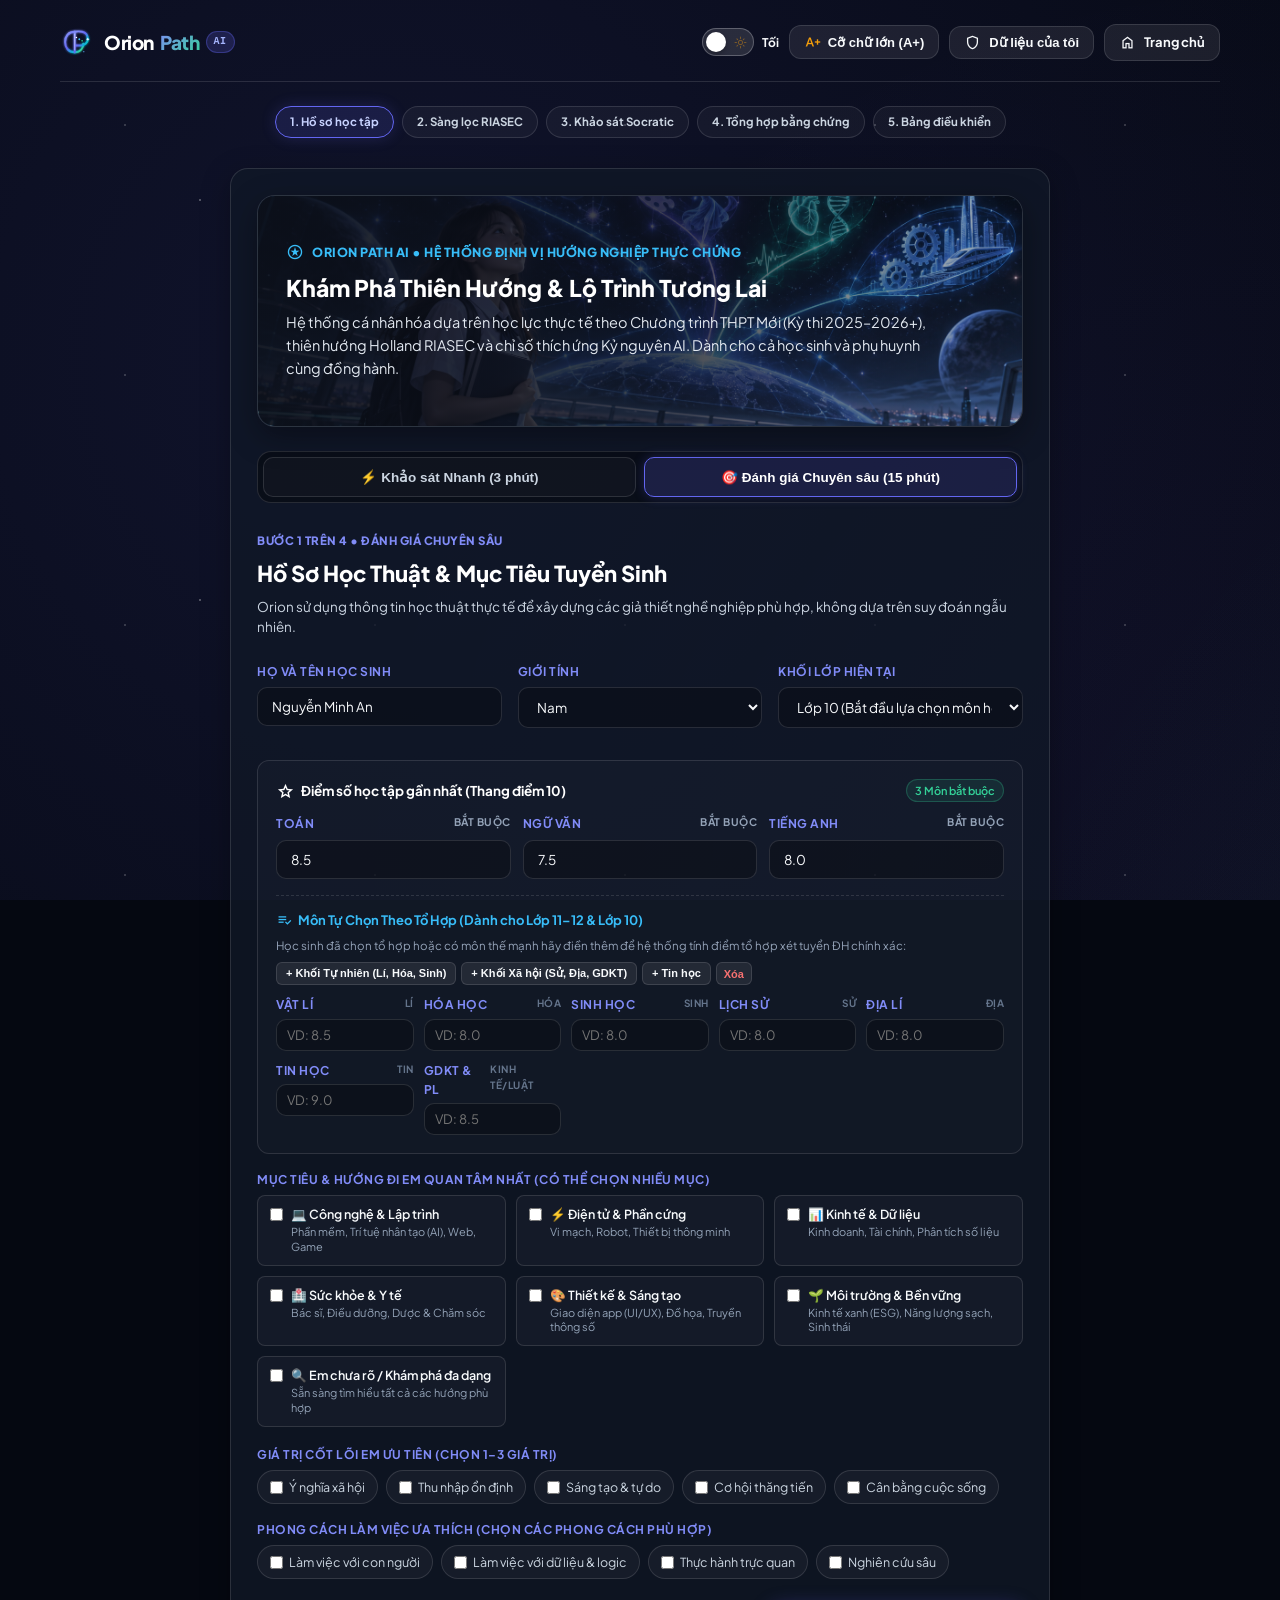
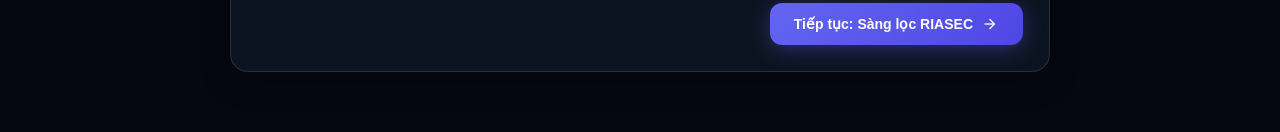
==== commit f94513a7: "fix(theme): close unclosed media query in app.css and sync light mode across app.html" ====
--- a/app.html
+++ b/app.html
@@ -14,6 +14,16 @@
   
   <!-- Modular Stylesheet -->
   <link rel="stylesheet" href="assets/css/app.css">
+  <script>
+    (function() {
+      try {
+        if (localStorage.getItem('orion_theme_mode') === 'light') {
+          document.documentElement.classList.remove('dark');
+          document.documentElement.classList.add('light');
+        }
+      } catch (e) {}
+    })();
+  </script>
 </head>
 <body>
   <div class="starlit-bg"></div>
--- a/assets/css/app.css
+++ b/assets/css/app.css
@@ -737,6 +737,8 @@
   .tab-pane {
     display: block !important;
   }
+}
+
 /* ==================== THEME MODE (LIGHT / DARK) ==================== */
 html.light {
   --bg-main: #F8FAFC;
@@ -837,12 +839,27 @@
   background: linear-gradient(to right, rgba(255, 255, 255, 0.95) 0%, rgba(255, 255, 255, 0.8) 55%, rgba(255, 255, 255, 0.3) 100%) !important;
 }
 
-html.light .panorama-content h2 {
+html.light .panorama-content h2,
+html.light .panorama-content h3 {
   color: #0F172A !important;
 }
 
 html.light .panorama-content p {
   color: #334155 !important;
+}
+
+/* Dedicated Light Mode Banners for Tabs in Screen 5 */
+html.light #tab-content-hypotheses .panorama-banner {
+  background-image: url('../../image/galaxy_careers_light.png') !important;
+}
+html.light #tab-content-experiments .panorama-banner {
+  background-image: url('../../image/career_experiments_lab_light.png') !important;
+}
+html.light #tab-content-academic .panorama-banner {
+  background-image: url('../../image/academic_pathways_gdpt_light.png') !important;
+}
+html.light #tab-content-family .panorama-banner {
+  background-image: url('../../image/mobile_parent_child_light.png') !important;
 }
 
 html.light .parent-radio-card {
@@ -892,6 +909,57 @@
 html.light .modal-footer {
   background: #F8FAFC !important;
   border-color: #E2E8F0 !important;
+}
+
+/* Global Light Mode Contrast & Readability Enhancements */
+html.light h1, 
+html.light h2, 
+html.light h3, 
+html.light h4, 
+html.light h5, 
+html.light h6 {
+  color: #0F172A !important;
+}
+
+html.light [style*="color: #fff"],
+html.light [style*="color:#fff"],
+html.light [style*="color: #FFFFFF"],
+html.light [style*="color:#FFFFFF"],
+html.light [style*="color: white"] {
+  color: #0F172A !important;
+}
+
+html.light [style*="color: #F8FAFC"],
+html.light [style*="color:#F8FAFC"],
+html.light [style*="color: #cbd5e1"],
+html.light [style*="color:#cbd5e1"],
+html.light [style*="color: #CBD5E1"],
+html.light [style*="color:#CBD5E1"],
+html.light [style*="color: #E2E8F0"],
+html.light [style*="color:#E2E8F0"],
+html.light [style*="color: #e2e8f0"],
+html.light [style*="color:#e2e8f0"] {
+  color: #334155 !important;
+}
+
+html.light [style*="background: rgba(255,255,255,0.03)"],
+html.light [style*="background: rgba(255, 255, 255, 0.03)"],
+html.light [style*="background: rgba(255,255,255,0.02)"],
+html.light [style*="background: rgba(255, 255, 255, 0.02)"],
+html.light [style*="background: rgba(255,255,255,0.04)"],
+html.light [style*="background: rgba(255, 255, 255, 0.04)"],
+html.light [style*="background:rgba(255,255,255,0.03)"],
+html.light [style*="background:rgba(255,255,255,0.02)"],
+html.light [style*="background:rgba(255,255,255,0.04)"],
+html.light [style*="background: rgba(0,0,0,0.2)"],
+html.light [style*="background: rgba(15, 23, 42, 0.6)"] {
+  background: #F8FAFC !important;
+  border-color: #E2E8F0 !important;
+}
+
+html.light .btn-primary,
+html.light .btn-primary * {
+  color: #FFFFFF !important;
 }
 
 /* ==================== THEME SLIDER SWITCH COMPONENT ==================== */
